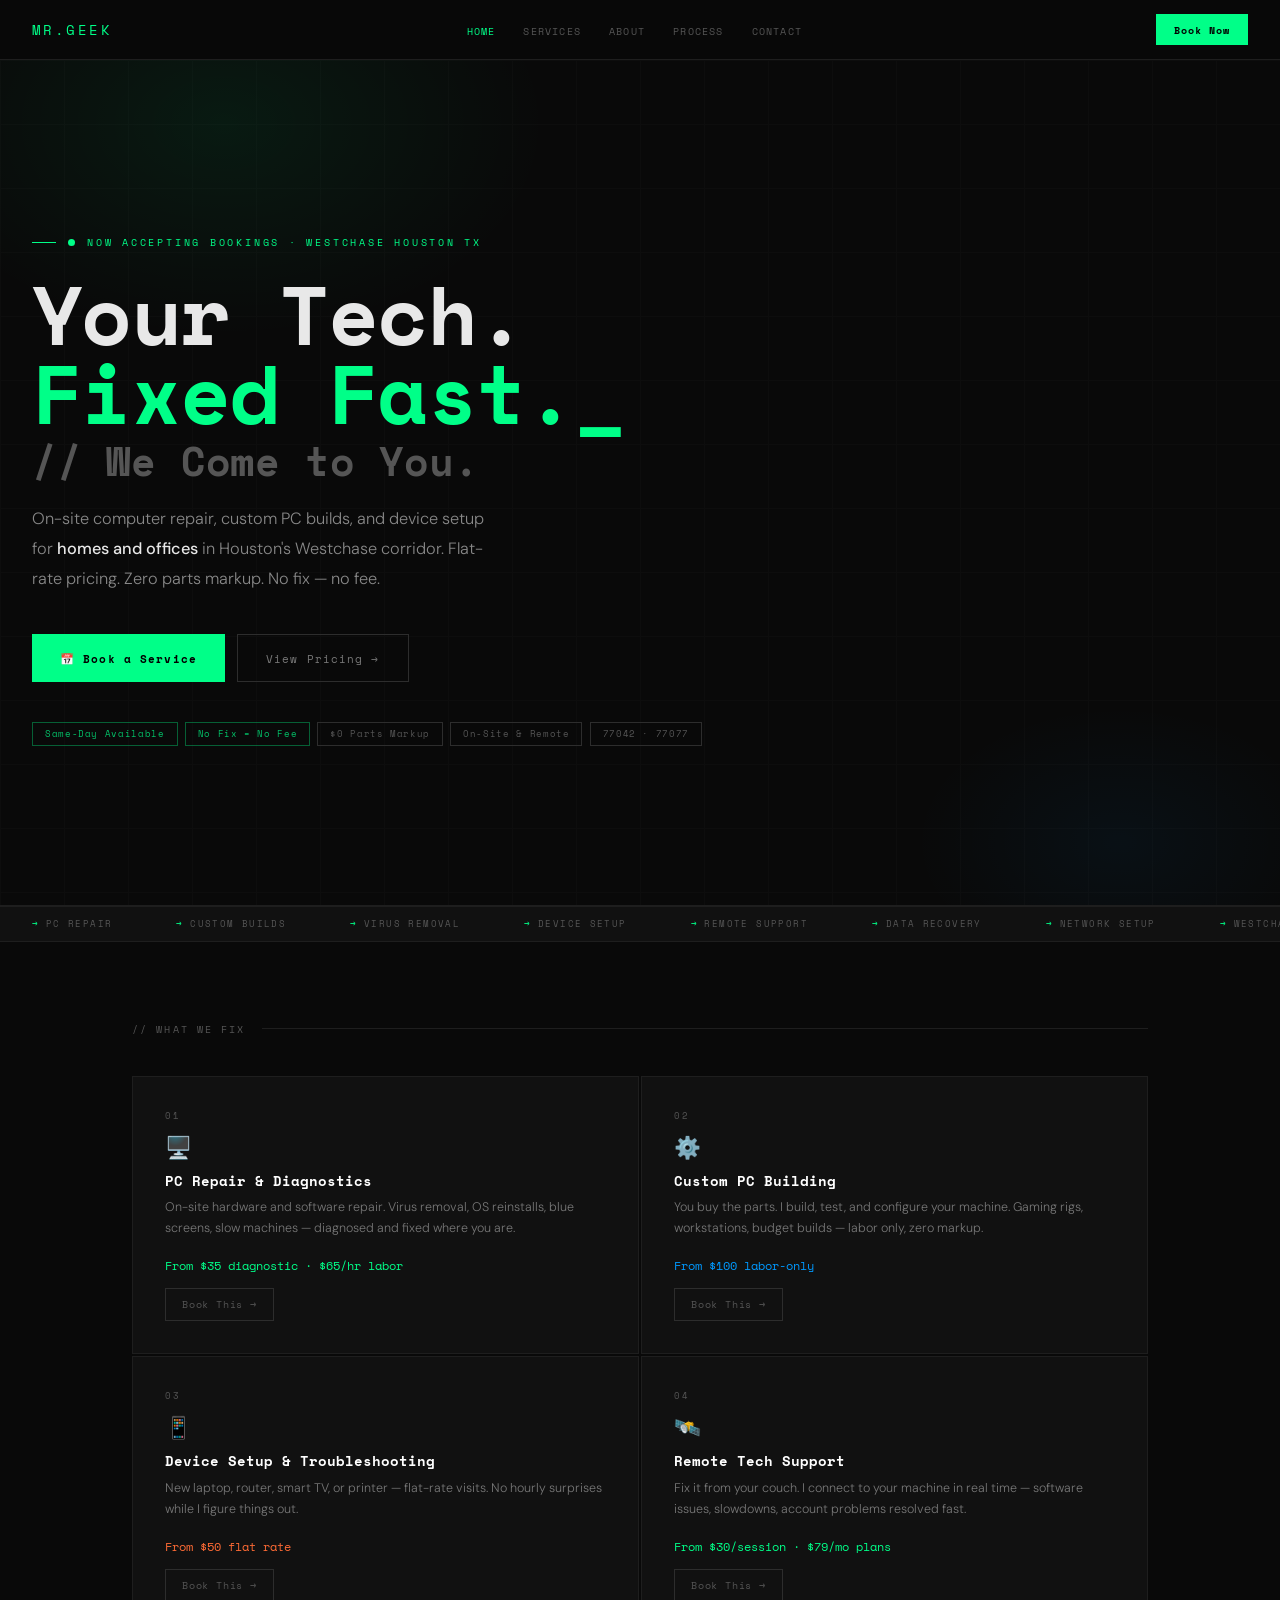
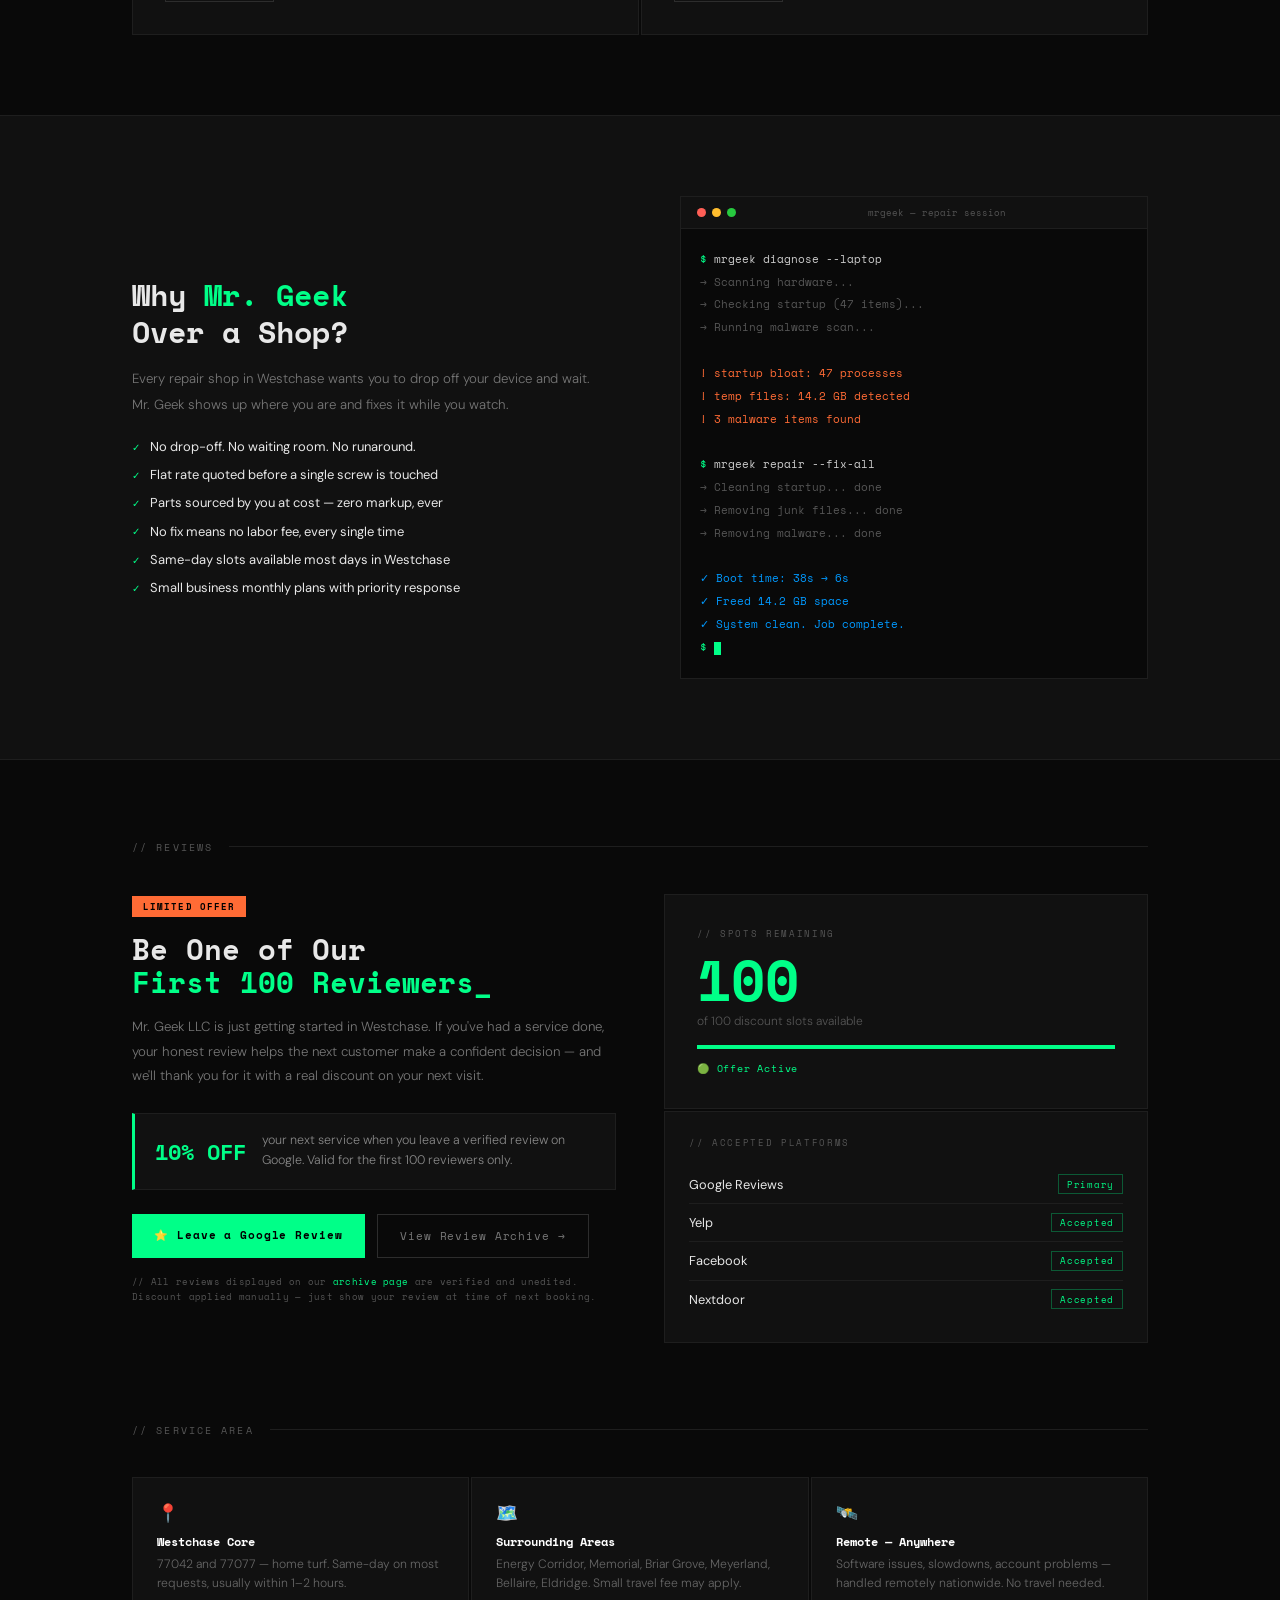
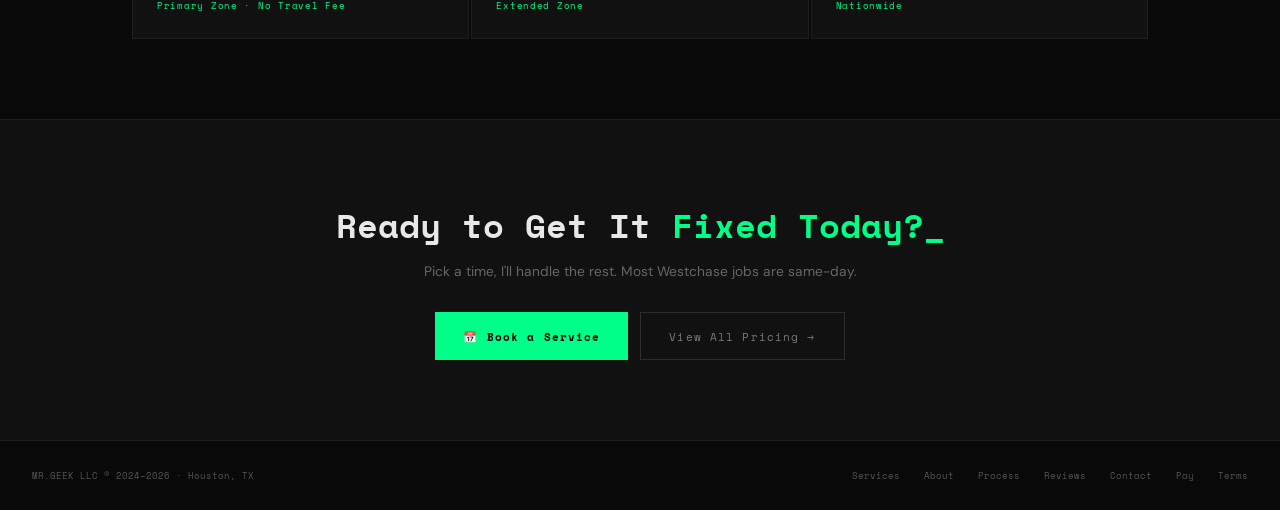
==== index.html @ 9f474035 "Update index.html" ====
<!DOCTYPE html>
<html lang="en">
<head>
  <link rel="apple-touch-icon" sizes="180x180" href="/apple-touch-icon.png">
<link rel="icon" type="image/png" sizes="32x32" href="/favicon-32x32.png">
<link rel="icon" type="image/png" sizes="16x16" href="/favicon-16x16.png">
<link rel="manifest" href="/site.webmanifest">
  <meta charset="UTF-8"/>
  <meta name="viewport" content="width=device-width, initial-scale=1.0"/>
  <title>Mr. Geek LLC — On-Site Computer Repair | Houston Westchase TX</title>
  <meta name="description" content="Mobile computer repair, custom PC builds, and tech support serving Houston's Westchase (77042/77077). Flat rates. No fix, no fee. Same-day available."/>
  <meta property="og:title" content="Mr. Geek LLC — On-Site Tech Services | Houston Westchase"/>
  <meta property="og:description" content="Flat-rate computer repair and tech support that comes to you. Serving Westchase Houston. No fix, no fee."/>
  <meta property="og:type" content="website"/>
  <link rel="canonical" href="https://mrgeekllc.github.io/mrgeekllc/"/>
  <link rel="icon" href="data:image/svg+xml,<svg xmlns='http://www.w3.org/2000/svg' viewBox='0 0 100 100'><rect width='100' height='100' fill='%230a0a0a'/><text y='.9em' font-size='80' x='10'>🖥</text></svg>"/>
  <link rel="preconnect" href="https://fonts.googleapis.com"/>
  <link href="https://fonts.googleapis.com/css2?family=Space+Mono:wght@400;700&family=DM+Sans:wght@300;400;500;600&display=swap" rel="stylesheet"/>
  <script type="application/ld+json">{"@context":"https://schema.org","@type":"LocalBusiness","name":"Mr. Geek LLC","description":"Mobile computer repair, custom PC builds, and tech support in Houston Westchase.","url":"https://mrgeekllc.github.io/mrgeekllc/","areaServed":["77042","77077","Westchase","Houston"],"priceRange":"$$","openingHours":["Mo-Fr 09:00-20:00","Sa 10:00-18:00"]}</script>
  <style>
    :root{--bg:#090909;--sf:#111;--sf2:#181818;--bd:#1e1e1e;--bd2:#2d2d2d;--ac:#00ff88;--ac2:#0099ff;--ac3:#ff6b35;--tx:#e8e8e8;--mu:#555;--mo:'Space Mono',monospace;--sa:'DM Sans',sans-serif;--nh:60px;}
    *{margin:0;padding:0;box-sizing:border-box;}html{scroll-behavior:smooth;}
    body{background:var(--bg);color:var(--tx);font-family:var(--sa);overflow-x:hidden;}a{text-decoration:none;color:inherit;}
    /* NAV */
    nav{position:fixed;top:0;width:100%;z-index:500;height:var(--nh);background:rgba(9,9,9,.95);backdrop-filter:blur(16px);border-bottom:1px solid var(--bd);display:flex;align-items:center;justify-content:space-between;padding:0 2rem;gap:1rem;}
    .logo{font-family:var(--mo);font-size:.85rem;color:var(--ac);letter-spacing:.18em;}
    .nl{display:flex;gap:1.75rem;list-style:none;}
    .nl a{font-family:var(--mo);font-size:.63rem;color:var(--mu);letter-spacing:.12em;text-transform:uppercase;transition:color .2s;}
    .nl a:hover,.nl a.on{color:var(--ac);}
    .nr{display:flex;align-items:center;gap:.75rem;}
    .nb{font-family:var(--mo);font-size:.65rem;background:var(--ac);color:#000;padding:.45rem 1.1rem;font-weight:700;letter-spacing:.1em;cursor:pointer;border:none;transition:opacity .2s;}
    .nb:hover{opacity:.85;}
    .hbg{display:none;flex-direction:column;gap:5px;cursor:pointer;background:none;border:none;padding:.3rem;}
    .hbg span{display:block;width:22px;height:2px;background:var(--mu);transition:all .3s;}
    .hbg.open span:first-child{transform:translateY(7px) rotate(45deg);}
    .hbg.open span:nth-child(2){opacity:0;}
    .hbg.open span:last-child{transform:translateY(-7px) rotate(-45deg);}
    .mm{display:none;position:fixed;top:var(--nh);left:0;right:0;background:rgba(9,9,9,.98);border-bottom:1px solid var(--bd);z-index:499;padding:1.5rem 2rem 2rem;flex-direction:column;gap:.75rem;}
    .mm.open{display:flex;}
    .mm a{font-family:var(--mo);font-size:.72rem;color:var(--mu);letter-spacing:.12em;text-transform:uppercase;padding:.75rem 0;border-bottom:1px solid var(--bd);transition:color .2s;}
    .mm a:hover{color:var(--ac);}
    .mm .mb{width:100%;margin-top:.75rem;font-family:var(--mo);font-size:.75rem;background:var(--ac);color:#000;padding:.9rem;font-weight:700;letter-spacing:.1em;cursor:pointer;border:none;}
    /* HERO */
    .hero{margin-top:var(--nh);min-height:94vh;display:flex;align-items:center;padding:5rem 2rem 4rem;position:relative;overflow:hidden;border-bottom:1px solid var(--bd);}
    .hg{position:absolute;inset:0;background-image:linear-gradient(var(--bd) 1px,transparent 1px),linear-gradient(90deg,var(--bd) 1px,transparent 1px);background-size:64px 64px;opacity:.22;}
    .hgl{position:absolute;top:-20%;left:-10%;width:55%;height:55%;background:radial-gradient(ellipse,rgba(0,255,136,.07),transparent 65%);pointer-events:none;}
    .hgl2{position:absolute;bottom:-10%;right:-5%;width:35%;height:35%;background:radial-gradient(ellipse,rgba(0,153,255,.05),transparent 65%);pointer-events:none;}
    .hi{max-width:900px;width:100%;position:relative;z-index:1;}
    .ey{font-family:var(--mo);font-size:.62rem;color:var(--ac);letter-spacing:.28em;text-transform:uppercase;margin-bottom:1.5rem;display:flex;align-items:center;gap:.75rem;}
    .ey::before{content:'';width:1.5rem;height:1px;background:var(--ac);}
    .dot-live{display:inline-block;width:7px;height:7px;border-radius:50%;background:var(--ac);animation:pulse 2s ease-in-out infinite;}
    @keyframes pulse{0%,100%{opacity:1}50%{opacity:.4}}
    h1{font-family:var(--mo);font-size:clamp(2.5rem,6.5vw,5.2rem);font-weight:700;line-height:.95;letter-spacing:-.02em;margin-bottom:1.5rem;}
    .hl{color:var(--ac);}
    .dim{color:var(--mu);font-size:.48em;display:block;margin-top:.6rem;letter-spacing:.02em;}
    .hs{font-size:1.02rem;color:#888;max-width:460px;line-height:1.85;margin-bottom:2.5rem;font-weight:300;}
    .hs strong{color:var(--tx);font-weight:500;}
    .ha{display:flex;gap:.75rem;flex-wrap:wrap;margin-bottom:2.5rem;}
    .bp{font-family:var(--mo);font-size:.7rem;background:var(--ac);color:#000;padding:.9rem 1.75rem;font-weight:700;letter-spacing:.1em;cursor:pointer;border:none;transition:opacity .2s;}
    .bp:hover{opacity:.85;}
    .bg{font-family:var(--mo);font-size:.7rem;border:1px solid var(--bd2);color:#777;padding:.9rem 1.75rem;letter-spacing:.1em;transition:all .2s;}
    .bg:hover{border-color:#555;color:var(--tx);}
    .pills{display:flex;gap:.45rem;flex-wrap:wrap;}
    .p{font-family:var(--mo);font-size:.57rem;padding:.28rem .75rem;border:1px solid var(--bd2);color:var(--mu);letter-spacing:.07em;}
    .p.lit{border-color:rgba(0,255,136,.35);color:rgba(0,255,136,.75);}
    /* TICKER */
    .tk{border-top:1px solid var(--bd);border-bottom:1px solid var(--bd);background:var(--sf);padding:.65rem 0;overflow:hidden;}
    .tkt{display:flex;white-space:nowrap;animation:mq 24s linear infinite;}
    .tkt:hover{animation-play-state:paused;}
    .ti{font-family:var(--mo);font-size:.58rem;color:var(--mu);letter-spacing:.15em;text-transform:uppercase;padding:0 2rem;flex-shrink:0;}
    .ti span{color:var(--ac);margin-right:.4rem;}
    @keyframes mq{from{transform:translateX(0)}to{transform:translateX(-50%)}}
    /* SECTION */
    .sec{max-width:1080px;margin:0 auto;padding:5rem 2rem;}
    .sl{font-family:var(--mo);font-size:.6rem;color:var(--mu);letter-spacing:.22em;text-transform:uppercase;margin-bottom:2.5rem;display:flex;align-items:center;gap:1rem;}
    .sl::after{content:'';flex:1;height:1px;background:var(--bd);}
    /* SERVICE CARDS */
    .sg{display:grid;grid-template-columns:repeat(2,1fr);gap:2px;}
    .sc{background:var(--sf);border:1px solid var(--bd);padding:2rem;position:relative;overflow:hidden;transition:border-color .25s;}
    .sc::after{content:'';position:absolute;bottom:0;left:0;right:0;height:2px;background:var(--ac);transform:scaleX(0);transform-origin:left;transition:transform .3s;}
    .sc:nth-child(2)::after{background:var(--ac2);}
    .sc:nth-child(3)::after{background:var(--ac3);}
    .sc:hover{border-color:var(--bd2);}
    .sc:hover::after{transform:scaleX(1);}
    .sn{font-family:var(--mo);font-size:.57rem;color:var(--mu);letter-spacing:.2em;margin-bottom:.75rem;}
    .sico{font-size:1.35rem;margin-bottom:.55rem;}
    .st{font-family:var(--mo);font-size:.85rem;font-weight:700;color:#fff;margin-bottom:.4rem;}
    .sd{font-size:.78rem;color:#777;line-height:1.7;font-weight:300;margin-bottom:1.1rem;}
    .spr{font-family:var(--mo);font-size:.75rem;color:var(--ac);margin-bottom:.9rem;}
    .sc:nth-child(2) .spr{color:var(--ac2);}
    .sc:nth-child(3) .spr{color:var(--ac3);}
    .sbk{font-family:var(--mo);font-size:.63rem;border:1px solid var(--bd2);color:var(--mu);padding:.5rem 1rem;cursor:pointer;background:none;letter-spacing:.08em;transition:all .2s;}
    .sbk:hover{border-color:var(--ac);color:var(--ac);background:rgba(0,255,136,.04);}
    /* WHY */
    .wy{background:var(--sf);border-top:1px solid var(--bd);border-bottom:1px solid var(--bd);}
    .wi{max-width:1080px;margin:0 auto;padding:5rem 2rem;display:grid;grid-template-columns:1fr 1fr;gap:5rem;align-items:center;}
    .wh2{font-family:var(--mo);font-size:clamp(1.3rem,2.8vw,1.9rem);margin-bottom:1rem;line-height:1.2;}
    .wh2 span{color:var(--ac);}
    .wp{font-size:.83rem;color:#777;line-height:1.9;margin-bottom:1.25rem;font-weight:300;}
    .cl{list-style:none;display:flex;flex-direction:column;gap:.55rem;}
    .cl li{font-size:.81rem;color:var(--tx);display:flex;gap:.65rem;align-items:flex-start;line-height:1.5;}
    .cl li::before{content:'✓';color:var(--ac);font-family:var(--mo);font-size:.65rem;flex-shrink:0;margin-top:.18rem;}
    .term{background:var(--bg);border:1px solid var(--bd);}
    .tb{background:var(--sf);border-bottom:1px solid var(--bd);padding:.55rem 1rem;display:flex;align-items:center;gap:.38rem;}
    .dd{width:9px;height:9px;border-radius:50%;}
    .dr{background:#ff5f56;}.dy{background:#ffbd2e;}.dg{background:#27c93f;}
    .tt{font-family:var(--mo);font-size:.58rem;color:var(--mu);margin:0 auto;}
    .tbody{padding:1.2rem;font-family:var(--mo);font-size:.68rem;line-height:2.1;}
    .tp{color:var(--ac);}.tc{color:#ccc;}.to{color:var(--mu);}.tv{color:var(--ac2);}.tw{color:var(--ac3);}
    .cur{display:inline-block;width:7px;height:13px;background:var(--ac);animation:bl 1s step-end infinite;vertical-align:text-bottom;}
    @keyframes bl{0%,100%{opacity:1}50%{opacity:0}}
    /* REVIEWS */
    .rv-wrap{display:grid;grid-template-columns:1fr 1fr;gap:3rem;align-items:start;}
    .rv-badge{font-family:var(--mo);font-size:.55rem;background:var(--ac3);color:#000;padding:.25rem .7rem;letter-spacing:.12em;font-weight:700;display:inline-block;margin-bottom:1rem;}
    .rv-h{font-family:var(--mo);font-size:clamp(1.2rem,2.5vw,1.8rem);font-weight:700;line-height:1.15;margin-bottom:1rem;}
    .rv-h span{color:var(--ac);}
    .rv-p{font-size:.83rem;color:#777;line-height:1.85;font-weight:300;margin-bottom:1.5rem;}
    .rv-offer{background:var(--sf);border:1px solid var(--bd);border-left:3px solid var(--ac);padding:1.1rem 1.25rem;margin-bottom:1.5rem;display:flex;align-items:center;gap:1rem;}
    .rv-offer-val{font-family:var(--mo);font-size:1.4rem;font-weight:700;color:var(--ac);flex-shrink:0;}
    .rv-offer-desc{font-size:.78rem;color:#888;line-height:1.6;font-weight:300;}
    .rv-actions{display:flex;gap:.75rem;flex-wrap:wrap;margin-bottom:1rem;}
    .rv-btn-primary{font-family:var(--mo);font-size:.68rem;background:var(--ac);color:#000;padding:.8rem 1.4rem;font-weight:700;letter-spacing:.08em;display:inline-block;cursor:pointer;transition:opacity .2s;}
    .rv-btn-primary:hover{opacity:.85;}
    .rv-btn-ghost{font-family:var(--mo);font-size:.68rem;border:1px solid var(--bd2);color:#777;padding:.8rem 1.4rem;letter-spacing:.08em;display:inline-block;transition:all .2s;}
    .rv-btn-ghost:hover{border-color:#555;color:var(--tx);}
    .rv-note{font-family:var(--mo);font-size:.58rem;color:var(--mu);line-height:1.7;letter-spacing:.03em;}
    .rv-note a{color:var(--ac);}
    .rv-counter-wrap{display:flex;flex-direction:column;gap:2px;}
    .rv-counter{background:var(--sf);border:1px solid var(--bd);padding:2rem;}
    .rv-c-label{font-family:var(--mo);font-size:.58rem;color:var(--mu);letter-spacing:.18em;text-transform:uppercase;margin-bottom:.75rem;}
    .rv-c-num{font-family:var(--mo);font-size:3.5rem;font-weight:700;color:var(--ac);line-height:1;margin-bottom:.35rem;}
    .rv-c-sub{font-size:.75rem;color:var(--mu);font-weight:300;margin-bottom:1rem;}
    .rv-c-bar{height:4px;background:var(--bd2);margin-bottom:.75rem;}
    .rv-c-fill{height:100%;background:var(--ac);transition:width .5s;}
    .rv-c-status{font-family:var(--mo);font-size:.62rem;color:var(--ac);letter-spacing:.08em;}
    .rv-platforms{background:var(--sf);border:1px solid var(--bd);padding:1.5rem;}
    .rv-plat-label{font-family:var(--mo);font-size:.58rem;color:var(--mu);letter-spacing:.18em;text-transform:uppercase;margin-bottom:1rem;}
    .rv-plat-row{display:flex;justify-content:space-between;align-items:center;padding:.55rem 0;border-bottom:1px solid var(--bd);}
    .rv-plat-row:last-child{border-bottom:none;}
    .rv-plat{font-size:.8rem;color:var(--tx);}
    .rv-plat-tag{font-family:var(--mo);font-size:.55rem;color:var(--ac);border:1px solid rgba(0,255,136,.3);padding:.15rem .5rem;letter-spacing:.08em;}
    /* AREA */
    .ag{display:grid;grid-template-columns:repeat(3,1fr);gap:2px;}
    .ac2{background:var(--sf);border:1px solid var(--bd);padding:1.5rem;}
    .ai{font-size:1.1rem;margin-bottom:.55rem;}
    .at{font-family:var(--mo);font-size:.73rem;font-weight:700;color:#fff;margin-bottom:.3rem;}
    .ad{font-size:.76rem;color:#666;line-height:1.6;font-weight:300;}
    .atg{margin-top:.55rem;font-family:var(--mo);font-size:.57rem;color:var(--ac);letter-spacing:.08em;}
    /* CTA */
    .ctas{background:var(--sf);border-top:1px solid var(--bd);padding:5rem 2rem;text-align:center;}
    .ctas h2{font-family:var(--mo);font-size:clamp(1.4rem,3vw,2.1rem);margin-bottom:.75rem;}
    .ctas h2 span{color:var(--ac);}
    .ctas p{font-size:.86rem;color:#666;margin-bottom:2rem;}
    .cb{display:flex;gap:.75rem;justify-content:center;flex-wrap:wrap;}
    /* FOOTER */
    footer{border-top:1px solid var(--bd);padding:1.75rem 2rem;display:flex;justify-content:space-between;align-items:center;flex-wrap:wrap;gap:.75rem;font-family:var(--mo);font-size:.58rem;color:var(--mu);}
    .fl{display:flex;gap:1.5rem;flex-wrap:wrap;}
    .fl a{color:var(--mu);transition:color .2s;}
    .fl a:hover{color:var(--tx);}
    /* MOBILE STICKY */
    .mstk{display:none;position:fixed;bottom:0;left:0;right:0;z-index:400;background:rgba(9,9,9,.97);border-top:1px solid var(--bd);padding:.9rem 1.5rem;}
    .mstk button{width:100%;font-family:var(--mo);font-size:.73rem;background:var(--ac);color:#000;padding:.85rem;font-weight:700;letter-spacing:.1em;cursor:pointer;border:none;}
    /* RESPONSIVE */
    @media(max-width:900px){
      .nl{display:none;}.hbg{display:flex;}
      .sg{grid-template-columns:1fr;}
      .wi{grid-template-columns:1fr;gap:3rem;}
      .rv-wrap{grid-template-columns:1fr;}
      .ag{grid-template-columns:1fr 1fr;}
      .mstk{display:block;}
      body{padding-bottom:68px;}
    }
    @media(max-width:540px){
      .ag{grid-template-columns:1fr;}
      h1{font-size:2.3rem;}
    }
  </style>
</head>
<body>
<nav>
  <a class="logo" href="index.html">MR.GEEK</a>
  <ul class="nl">
    <li><a href="index.html" class="on">Home</a></li>
    <li><a href="services.html">Services</a></li>
    <li><a href="about.html">About</a></li>
    <li><a href="process.html">Process</a></li>
    <li><a href="contact.html">Contact</a></li>
  </ul>
  <div class="nr">
    <button class="nb" data-cal-link="mrgeekllc" data-cal-origin="https://cal.com">Book Now</button>
    <button class="hbg" id="ham"><span></span><span></span><span></span></button>
  </div>
</nav>
<div class="mm" id="mmenu">
  <a href="index.html">Home</a><a href="services.html">Services</a>
  <a href="about.html">About</a><a href="process.html">How It Works</a>
  <a href="contact.html">Contact</a><a href="pay.html">Pay Invoice</a>
  <button class="mb" data-cal-link="mrgeekllc" data-cal-origin="https://cal.com">📅 Book a Service</button>
</div>

<section class="hero">
  <div class="hg"></div><div class="hgl"></div><div class="hgl2"></div>
  <div class="hi">
    <p class="ey"><span class="dot-live"></span>Now accepting bookings · Westchase Houston TX</p>
    <h1>Your Tech.<br><span class="hl">Fixed Fast._</span><span class="dim">// We Come to You.</span></h1>
    <p class="hs">On-site computer repair, custom PC builds, and device setup for <strong>homes and offices</strong> in Houston's Westchase corridor. Flat-rate pricing. Zero parts markup. No fix — no fee.</p>
    <div class="ha">
      <button class="bp" data-cal-link="mrgeekllc" data-cal-origin="https://cal.com">📅 Book a Service</button>
      <a class="bg" href="services.html">View Pricing →</a>
    </div>
    <div class="pills">
      <span class="p lit">Same-Day Available</span>
      <span class="p lit">No Fix = No Fee</span>
      <span class="p">$0 Parts Markup</span>
      <span class="p">On-Site & Remote</span>
      <span class="p">77042 · 77077</span>
    </div>
  </div>
</section>

<div class="tk" aria-hidden="true">
  <div class="tkt">
    <span class="ti"><span>→</span>PC Repair</span><span class="ti"><span>→</span>Custom Builds</span>
    <span class="ti"><span>→</span>Virus Removal</span><span class="ti"><span>→</span>Device Setup</span>
    <span class="ti"><span>→</span>Remote Support</span><span class="ti"><span>→</span>Data Recovery</span>
    <span class="ti"><span>→</span>Network Setup</span><span class="ti"><span>→</span>Westchase Houston</span>
    <span class="ti"><span>→</span>Flat-Rate Pricing</span><span class="ti"><span>→</span>No Fix No Fee</span>
    <span class="ti"><span>→</span>PC Repair</span><span class="ti"><span>→</span>Custom Builds</span>
    <span class="ti"><span>→</span>Virus Removal</span><span class="ti"><span>→</span>Device Setup</span>
    <span class="ti"><span>→</span>Remote Support</span><span class="ti"><span>→</span>Data Recovery</span>
    <span class="ti"><span>→</span>Network Setup</span><span class="ti"><span>→</span>Westchase Houston</span>
    <span class="ti"><span>→</span>Flat-Rate Pricing</span><span class="ti"><span>→</span>No Fix No Fee</span>
  </div>
</div>

<section class="sec">
  <div class="sl">// What We Fix</div>
  <div class="sg">
    <div class="sc"><p class="sn">01</p><div class="sico">🖥️</div><h3 class="st">PC Repair & Diagnostics</h3><p class="sd">On-site hardware and software repair. Virus removal, OS reinstalls, blue screens, slow machines — diagnosed and fixed where you are.</p><p class="spr">From $35 diagnostic · $65/hr labor</p><button class="sbk" data-cal-link="mrgeekllc" data-cal-origin="https://cal.com">Book This →</button></div>
    <div class="sc"><p class="sn">02</p><div class="sico">⚙️</div><h3 class="st">Custom PC Building</h3><p class="sd">You buy the parts. I build, test, and configure your machine. Gaming rigs, workstations, budget builds — labor only, zero markup.</p><p class="spr">From $100 labor-only</p><button class="sbk" data-cal-link="mrgeekllc" data-cal-origin="https://cal.com">Book This →</button></div>
    <div class="sc"><p class="sn">03</p><div class="sico">📱</div><h3 class="st">Device Setup & Troubleshooting</h3><p class="sd">New laptop, router, smart TV, or printer — flat-rate visits. No hourly surprises while I figure things out.</p><p class="spr">From $50 flat rate</p><button class="sbk" data-cal-link="mrgeekllc" data-cal-origin="https://cal.com">Book This →</button></div>
    <div class="sc"><p class="sn">04</p><div class="sico">🛰️</div><h3 class="st">Remote Tech Support</h3><p class="sd">Fix it from your couch. I connect to your machine in real time — software issues, slowdowns, account problems resolved fast.</p><p class="spr">From $30/session · $79/mo plans</p><button class="sbk" data-cal-link="mrgeekllc" data-cal-origin="https://cal.com">Book This →</button></div>
  </div>
</section>

<div class="wy">
  <div class="wi">
    <div>
      <h2 class="wh2">Why <span>Mr. Geek</span><br>Over a Shop?</h2>
      <p class="wp">Every repair shop in Westchase wants you to drop off your device and wait. Mr. Geek shows up where you are and fixes it while you watch.</p>
      <ul class="cl">
        <li>No drop-off. No waiting room. No runaround.</li>
        <li>Flat rate quoted before a single screw is touched</li>
        <li>Parts sourced by you at cost — zero markup, ever</li>
        <li>No fix means no labor fee, every single time</li>
        <li>Same-day slots available most days in Westchase</li>
        <li>Small business monthly plans with priority response</li>
      </ul>
    </div>
    <div class="term">
      <div class="tb"><div class="dd dr"></div><div class="dd dy"></div><div class="dd dg"></div><span class="tt">mrgeek — repair session</span></div>
      <div class="tbody">
        <div><span class="tp">$ </span><span class="tc">mrgeek diagnose --laptop</span></div>
        <div class="to">→ Scanning hardware...</div>
        <div class="to">→ Checking startup (47 items)...</div>
        <div class="to">→ Running malware scan...</div>
        <div>&nbsp;</div>
        <div><span class="tw">! startup bloat: 47 processes</span></div>
        <div><span class="tw">! temp files: 14.2 GB detected</span></div>
        <div><span class="tw">! 3 malware items found</span></div>
        <div>&nbsp;</div>
        <div><span class="tp">$ </span><span class="tc">mrgeek repair --fix-all</span></div>
        <div class="to">→ Cleaning startup... done</div>
        <div class="to">→ Removing junk files... done</div>
        <div class="to">→ Removing malware... done</div>
        <div>&nbsp;</div>
        <div><span class="tv">✓ Boot time: 38s → 6s</span></div>
        <div><span class="tv">✓ Freed 14.2 GB space</span></div>
        <div><span class="tv">✓ System clean. Job complete.</span></div>
        <div><span class="tp">$ </span><span class="cur"></span></div>
      </div>
    </div>
  </div>
</div>

<section class="sec">
  <div class="sl">// Reviews</div>
  <div class="rv-wrap">
    <div class="rv-left">
      <div class="rv-badge">LIMITED OFFER</div>
      <h2 class="rv-h">Be One of Our<br><span>First 100 Reviewers_</span></h2>
      <p class="rv-p">Mr. Geek LLC is just getting started in Westchase. If you've had a service done, your honest review helps the next customer make a confident decision — and we'll thank you for it with a real discount on your next visit.</p>
      <div class="rv-offer">
        <div class="rv-offer-val">10% OFF</div>
        <div class="rv-offer-desc">your next service when you leave a verified review on Google. Valid for the first 100 reviewers only.</div>
      </div>
      <div class="rv-actions">
        <a class="rv-btn-primary" href="https://g.page/r/YOUR_GOOGLE_REVIEW_LINK/review" target="_blank" rel="noopener">⭐ Leave a Google Review</a>
        <a class="rv-btn-ghost" href="reviews.html">View Review Archive →</a>
      </div>
      <p class="rv-note">// All reviews displayed on our <a href="reviews.html">archive page</a> are verified and unedited. Discount applied manually — just show your review at time of next booking.</p>
    </div>
    <div class="rv-counter-wrap">
      <div class="rv-counter">
        <div class="rv-c-label">// Spots Remaining</div>
        <div class="rv-c-num">100</div>
        <div class="rv-c-sub">of 100 discount slots available</div>
        <div class="rv-c-bar"><div class="rv-c-fill" style="width:100%"></div></div>
        <div class="rv-c-status">🟢 Offer Active</div>
      </div>
      <div class="rv-platforms">
        <div class="rv-plat-label">// Accepted Platforms</div>
        <div class="rv-plat-row"><span class="rv-plat">Google Reviews</span><span class="rv-plat-tag">Primary</span></div>
        <div class="rv-plat-row"><span class="rv-plat">Yelp</span><span class="rv-plat-tag">Accepted</span></div>
        <div class="rv-plat-row"><span class="rv-plat">Facebook</span><span class="rv-plat-tag">Accepted</span></div>
        <div class="rv-plat-row"><span class="rv-plat">Nextdoor</span><span class="rv-plat-tag">Accepted</span></div>
      </div>
    </div>
  </div>
</section>

<section class="sec" style="padding-top:0">
  <div class="sl">// Service Area</div>
  <div class="ag">
    <div class="ac2"><div class="ai">📍</div><h3 class="at">Westchase Core</h3><p class="ad">77042 and 77077 — home turf. Same-day on most requests, usually within 1–2 hours.</p><span class="atg">Primary Zone · No Travel Fee</span></div>
    <div class="ac2"><div class="ai">🗺️</div><h3 class="at">Surrounding Areas</h3><p class="ad">Energy Corridor, Memorial, Briar Grove, Meyerland, Bellaire, Eldridge. Small travel fee may apply.</p><span class="atg">Extended Zone</span></div>
    <div class="ac2"><div class="ai">🛰️</div><h3 class="at">Remote — Anywhere</h3><p class="ad">Software issues, slowdowns, account problems — handled remotely nationwide. No travel needed.</p><span class="atg">Nationwide</span></div>
  </div>
</section>

<div class="ctas">
  <h2>Ready to Get It<span> Fixed Today?_</span></h2>
  <p>Pick a time, I'll handle the rest. Most Westchase jobs are same-day.</p>
  <div class="cb">
    <button class="bp" data-cal-link="mrgeekllc" data-cal-origin="https://cal.com">📅 Book a Service</button>
    <a class="bg" href="services.html">View All Pricing →</a>
  </div>
</div>

<footer>
  <span>MR.GEEK LLC © 2024–2026 · Houston, TX</span>
  <div class="fl"><a href="services.html">Services</a><a href="about.html">About</a><a href="process.html">Process</a><a href="reviews.html">Reviews</a><a href="contact.html">Contact</a><a href="pay.html">Pay</a><a href="tos.html">Terms</a></div>
</footer>
<div class="mstk"><button data-cal-link="mrgeekllc" data-cal-origin="https://cal.com">📅 Book a Service — Same Day Available</button></div>

<script type="text/javascript">(function(C,A,L){let p=function(a,ar){a.q.push(ar)};let d=C.document;C.Cal=C.Cal||function(){let cal=C.Cal;let ar=arguments;if(!cal.loaded){cal.ns={};cal.q=cal.q||[];d.head.appendChild(d.createElement("script")).src=A;cal.loaded=true}if(ar[0]===L){const api=function(){p(api,arguments)};const namespace=ar[1];api.q=api.q||[];typeof namespace==="string"?(cal.ns[namespace]=api)&&p(api,ar):p(cal,ar);return}p(cal,ar)};})(window,"https://app.cal.com/embed/embed.js","init");Cal("init",{origin:"https://cal.com"});Cal("ui",{"theme":"dark","hideEventTypeDetails":false,"layout":"month_view"});</script>
<script>
const ham=document.getElementById('ham'),mm=document.getElementById('mmenu');
ham.addEventListener('click',()=>{ham.classList.toggle('open');mm.classList.toggle('open');});
</script>
</body>
</html>
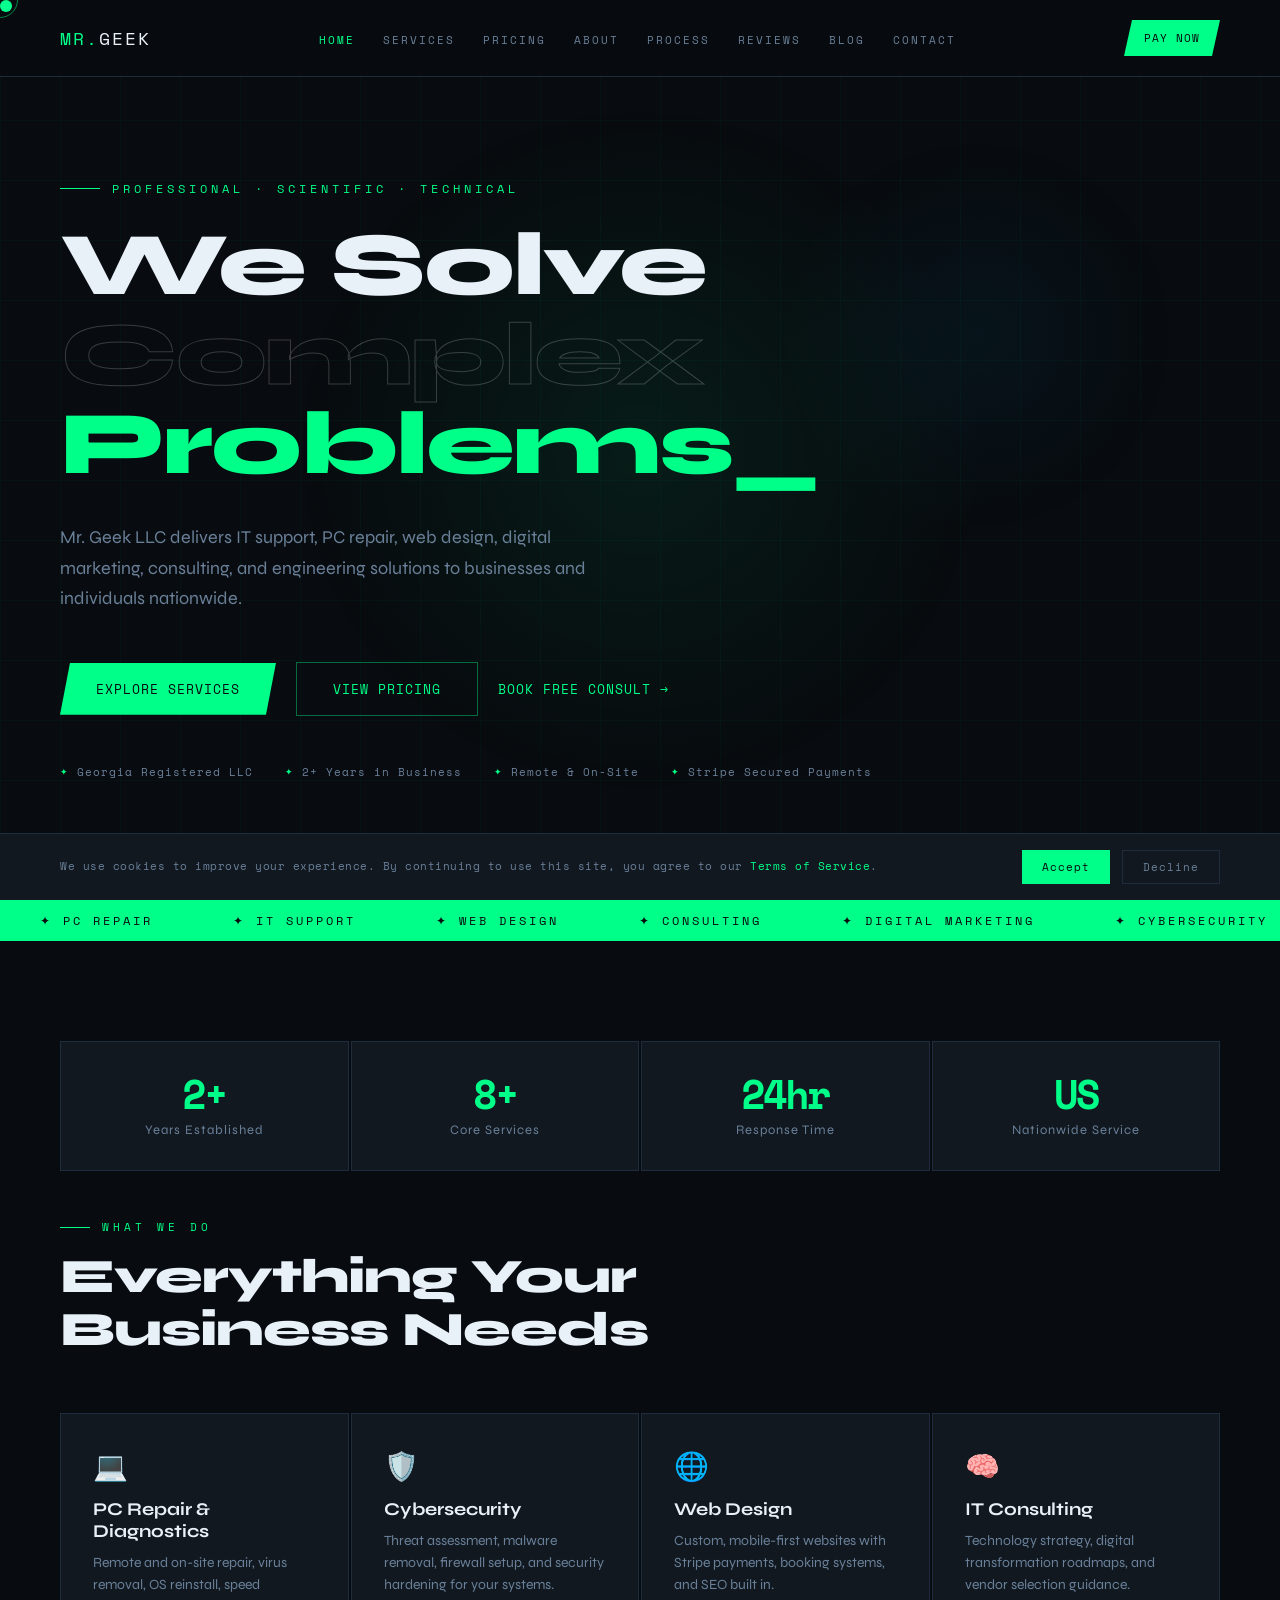
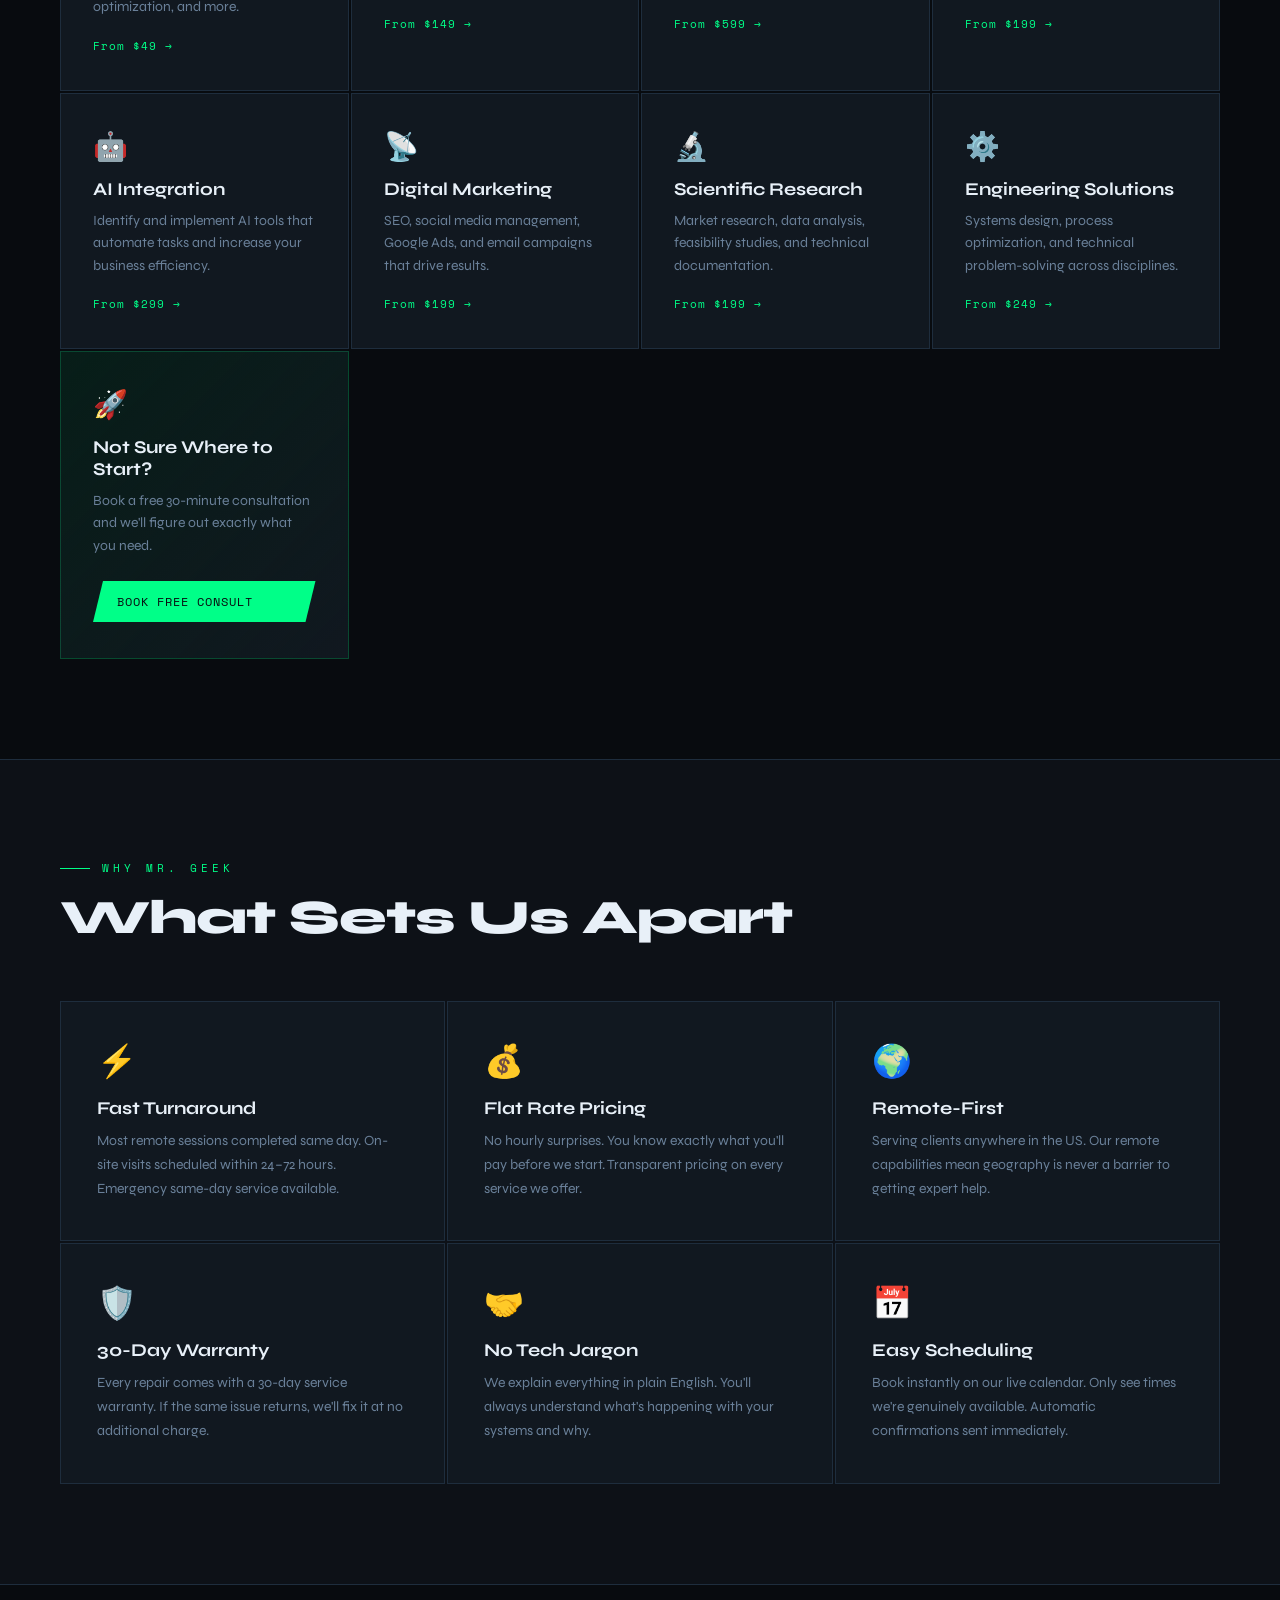
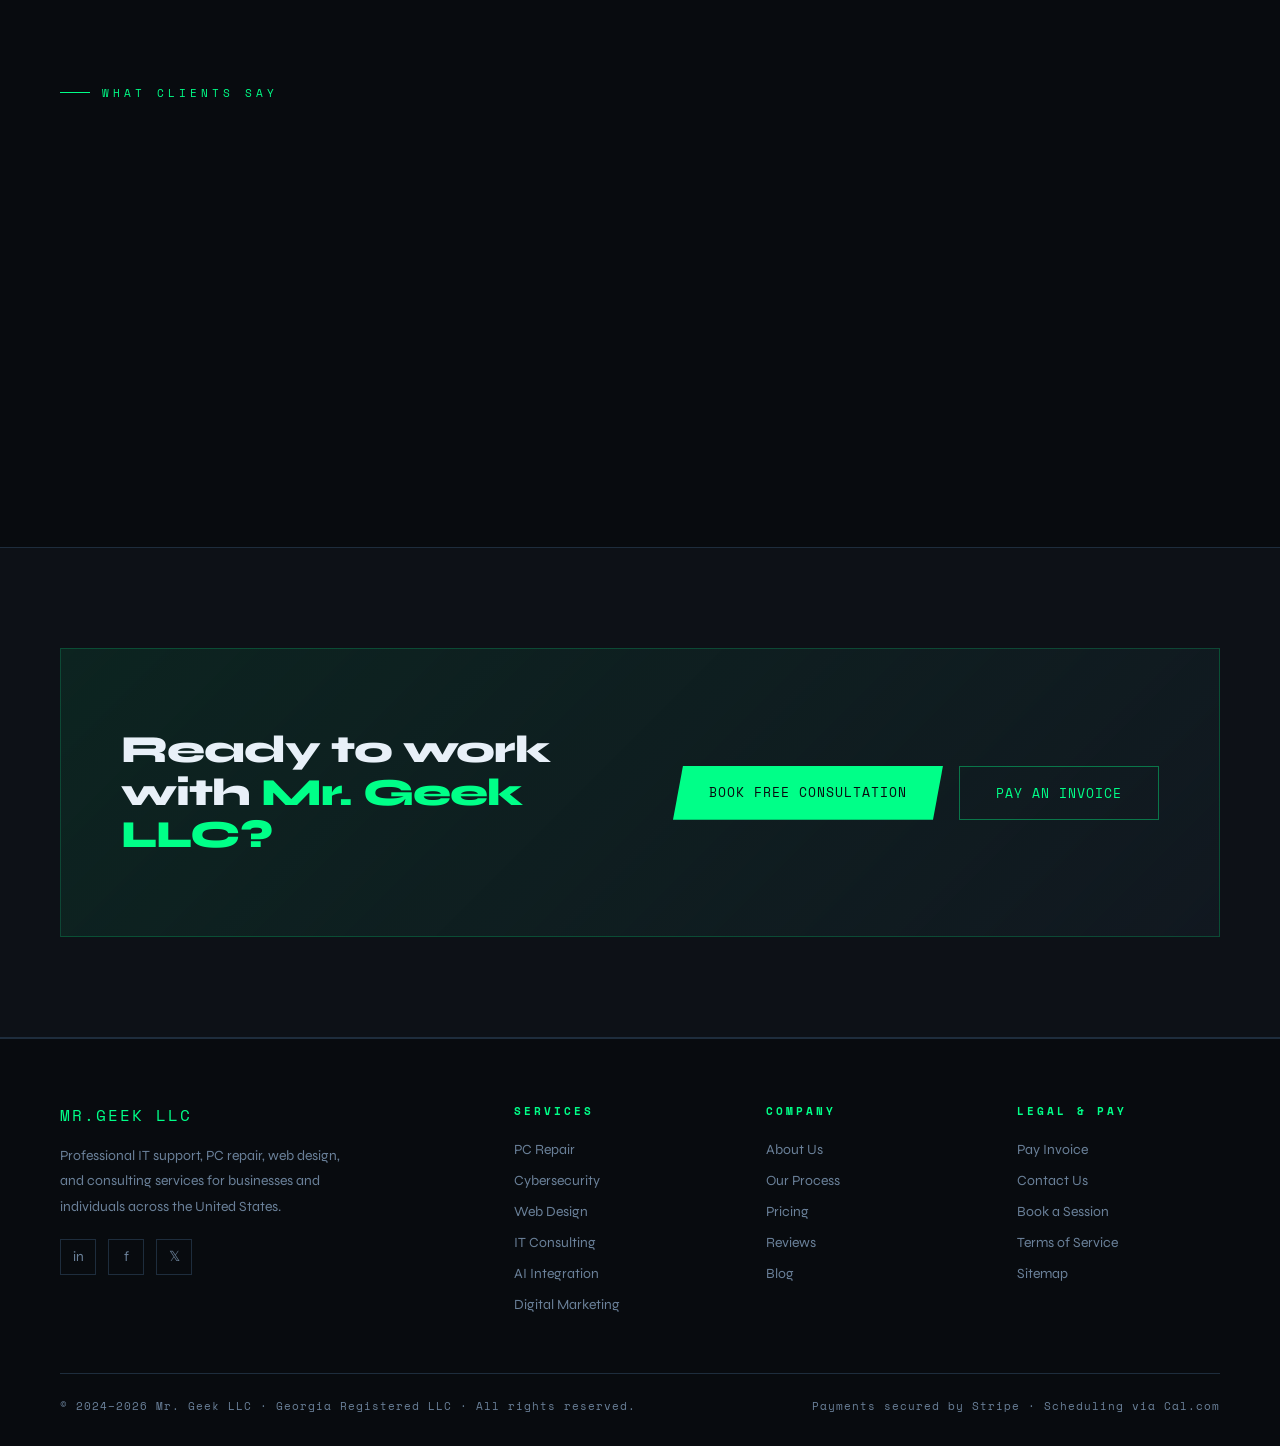
==== commit 2955405b: "Add files via upload" ====
--- a/index.html
+++ b/index.html
@@ -1,352 +1,353 @@
 <!DOCTYPE html>
 <html lang="en">
 <head>
-  <link rel="apple-touch-icon" sizes="180x180" href="/apple-touch-icon.png">
-<link rel="icon" type="image/png" sizes="32x32" href="/favicon-32x32.png">
-<link rel="icon" type="image/png" sizes="16x16" href="/favicon-16x16.png">
-<link rel="manifest" href="/site.webmanifest">
-  <meta charset="UTF-8"/>
-  <meta name="viewport" content="width=device-width, initial-scale=1.0"/>
-  <title>Mr. Geek LLC — On-Site Computer Repair | Houston Westchase TX</title>
-  <meta name="description" content="Mobile computer repair, custom PC builds, and tech support serving Houston's Westchase (77042/77077). Flat rates. No fix, no fee. Same-day available."/>
-  <meta property="og:title" content="Mr. Geek LLC — On-Site Tech Services | Houston Westchase"/>
-  <meta property="og:description" content="Flat-rate computer repair and tech support that comes to you. Serving Westchase Houston. No fix, no fee."/>
-  <meta property="og:type" content="website"/>
-  <link rel="canonical" href="https://mrgeekllc.github.io/mrgeekllc/"/>
-  <link rel="icon" href="data:image/svg+xml,<svg xmlns='http://www.w3.org/2000/svg' viewBox='0 0 100 100'><rect width='100' height='100' fill='%230a0a0a'/><text y='.9em' font-size='80' x='10'>🖥</text></svg>"/>
-  <link rel="preconnect" href="https://fonts.googleapis.com"/>
-  <link href="https://fonts.googleapis.com/css2?family=Space+Mono:wght@400;700&family=DM+Sans:wght@300;400;500;600&display=swap" rel="stylesheet"/>
-  <script type="application/ld+json">{"@context":"https://schema.org","@type":"LocalBusiness","name":"Mr. Geek LLC","description":"Mobile computer repair, custom PC builds, and tech support in Houston Westchase.","url":"https://mrgeekllc.github.io/mrgeekllc/","areaServed":["77042","77077","Westchase","Houston"],"priceRange":"$$","openingHours":["Mo-Fr 09:00-20:00","Sa 10:00-18:00"]}</script>
-  <style>
-    :root{--bg:#090909;--sf:#111;--sf2:#181818;--bd:#1e1e1e;--bd2:#2d2d2d;--ac:#00ff88;--ac2:#0099ff;--ac3:#ff6b35;--tx:#e8e8e8;--mu:#555;--mo:'Space Mono',monospace;--sa:'DM Sans',sans-serif;--nh:60px;}
-    *{margin:0;padding:0;box-sizing:border-box;}html{scroll-behavior:smooth;}
-    body{background:var(--bg);color:var(--tx);font-family:var(--sa);overflow-x:hidden;}a{text-decoration:none;color:inherit;}
-    /* NAV */
-    nav{position:fixed;top:0;width:100%;z-index:500;height:var(--nh);background:rgba(9,9,9,.95);backdrop-filter:blur(16px);border-bottom:1px solid var(--bd);display:flex;align-items:center;justify-content:space-between;padding:0 2rem;gap:1rem;}
-    .logo{font-family:var(--mo);font-size:.85rem;color:var(--ac);letter-spacing:.18em;}
-    .nl{display:flex;gap:1.75rem;list-style:none;}
-    .nl a{font-family:var(--mo);font-size:.63rem;color:var(--mu);letter-spacing:.12em;text-transform:uppercase;transition:color .2s;}
-    .nl a:hover,.nl a.on{color:var(--ac);}
-    .nr{display:flex;align-items:center;gap:.75rem;}
-    .nb{font-family:var(--mo);font-size:.65rem;background:var(--ac);color:#000;padding:.45rem 1.1rem;font-weight:700;letter-spacing:.1em;cursor:pointer;border:none;transition:opacity .2s;}
-    .nb:hover{opacity:.85;}
-    .hbg{display:none;flex-direction:column;gap:5px;cursor:pointer;background:none;border:none;padding:.3rem;}
-    .hbg span{display:block;width:22px;height:2px;background:var(--mu);transition:all .3s;}
-    .hbg.open span:first-child{transform:translateY(7px) rotate(45deg);}
-    .hbg.open span:nth-child(2){opacity:0;}
-    .hbg.open span:last-child{transform:translateY(-7px) rotate(-45deg);}
-    .mm{display:none;position:fixed;top:var(--nh);left:0;right:0;background:rgba(9,9,9,.98);border-bottom:1px solid var(--bd);z-index:499;padding:1.5rem 2rem 2rem;flex-direction:column;gap:.75rem;}
-    .mm.open{display:flex;}
-    .mm a{font-family:var(--mo);font-size:.72rem;color:var(--mu);letter-spacing:.12em;text-transform:uppercase;padding:.75rem 0;border-bottom:1px solid var(--bd);transition:color .2s;}
-    .mm a:hover{color:var(--ac);}
-    .mm .mb{width:100%;margin-top:.75rem;font-family:var(--mo);font-size:.75rem;background:var(--ac);color:#000;padding:.9rem;font-weight:700;letter-spacing:.1em;cursor:pointer;border:none;}
-    /* HERO */
-    .hero{margin-top:var(--nh);min-height:94vh;display:flex;align-items:center;padding:5rem 2rem 4rem;position:relative;overflow:hidden;border-bottom:1px solid var(--bd);}
-    .hg{position:absolute;inset:0;background-image:linear-gradient(var(--bd) 1px,transparent 1px),linear-gradient(90deg,var(--bd) 1px,transparent 1px);background-size:64px 64px;opacity:.22;}
-    .hgl{position:absolute;top:-20%;left:-10%;width:55%;height:55%;background:radial-gradient(ellipse,rgba(0,255,136,.07),transparent 65%);pointer-events:none;}
-    .hgl2{position:absolute;bottom:-10%;right:-5%;width:35%;height:35%;background:radial-gradient(ellipse,rgba(0,153,255,.05),transparent 65%);pointer-events:none;}
-    .hi{max-width:900px;width:100%;position:relative;z-index:1;}
-    .ey{font-family:var(--mo);font-size:.62rem;color:var(--ac);letter-spacing:.28em;text-transform:uppercase;margin-bottom:1.5rem;display:flex;align-items:center;gap:.75rem;}
-    .ey::before{content:'';width:1.5rem;height:1px;background:var(--ac);}
-    .dot-live{display:inline-block;width:7px;height:7px;border-radius:50%;background:var(--ac);animation:pulse 2s ease-in-out infinite;}
-    @keyframes pulse{0%,100%{opacity:1}50%{opacity:.4}}
-    h1{font-family:var(--mo);font-size:clamp(2.5rem,6.5vw,5.2rem);font-weight:700;line-height:.95;letter-spacing:-.02em;margin-bottom:1.5rem;}
-    .hl{color:var(--ac);}
-    .dim{color:var(--mu);font-size:.48em;display:block;margin-top:.6rem;letter-spacing:.02em;}
-    .hs{font-size:1.02rem;color:#888;max-width:460px;line-height:1.85;margin-bottom:2.5rem;font-weight:300;}
-    .hs strong{color:var(--tx);font-weight:500;}
-    .ha{display:flex;gap:.75rem;flex-wrap:wrap;margin-bottom:2.5rem;}
-    .bp{font-family:var(--mo);font-size:.7rem;background:var(--ac);color:#000;padding:.9rem 1.75rem;font-weight:700;letter-spacing:.1em;cursor:pointer;border:none;transition:opacity .2s;}
-    .bp:hover{opacity:.85;}
-    .bg{font-family:var(--mo);font-size:.7rem;border:1px solid var(--bd2);color:#777;padding:.9rem 1.75rem;letter-spacing:.1em;transition:all .2s;}
-    .bg:hover{border-color:#555;color:var(--tx);}
-    .pills{display:flex;gap:.45rem;flex-wrap:wrap;}
-    .p{font-family:var(--mo);font-size:.57rem;padding:.28rem .75rem;border:1px solid var(--bd2);color:var(--mu);letter-spacing:.07em;}
-    .p.lit{border-color:rgba(0,255,136,.35);color:rgba(0,255,136,.75);}
-    /* TICKER */
-    .tk{border-top:1px solid var(--bd);border-bottom:1px solid var(--bd);background:var(--sf);padding:.65rem 0;overflow:hidden;}
-    .tkt{display:flex;white-space:nowrap;animation:mq 24s linear infinite;}
-    .tkt:hover{animation-play-state:paused;}
-    .ti{font-family:var(--mo);font-size:.58rem;color:var(--mu);letter-spacing:.15em;text-transform:uppercase;padding:0 2rem;flex-shrink:0;}
-    .ti span{color:var(--ac);margin-right:.4rem;}
-    @keyframes mq{from{transform:translateX(0)}to{transform:translateX(-50%)}}
-    /* SECTION */
-    .sec{max-width:1080px;margin:0 auto;padding:5rem 2rem;}
-    .sl{font-family:var(--mo);font-size:.6rem;color:var(--mu);letter-spacing:.22em;text-transform:uppercase;margin-bottom:2.5rem;display:flex;align-items:center;gap:1rem;}
-    .sl::after{content:'';flex:1;height:1px;background:var(--bd);}
-    /* SERVICE CARDS */
-    .sg{display:grid;grid-template-columns:repeat(2,1fr);gap:2px;}
-    .sc{background:var(--sf);border:1px solid var(--bd);padding:2rem;position:relative;overflow:hidden;transition:border-color .25s;}
-    .sc::after{content:'';position:absolute;bottom:0;left:0;right:0;height:2px;background:var(--ac);transform:scaleX(0);transform-origin:left;transition:transform .3s;}
-    .sc:nth-child(2)::after{background:var(--ac2);}
-    .sc:nth-child(3)::after{background:var(--ac3);}
-    .sc:hover{border-color:var(--bd2);}
-    .sc:hover::after{transform:scaleX(1);}
-    .sn{font-family:var(--mo);font-size:.57rem;color:var(--mu);letter-spacing:.2em;margin-bottom:.75rem;}
-    .sico{font-size:1.35rem;margin-bottom:.55rem;}
-    .st{font-family:var(--mo);font-size:.85rem;font-weight:700;color:#fff;margin-bottom:.4rem;}
-    .sd{font-size:.78rem;color:#777;line-height:1.7;font-weight:300;margin-bottom:1.1rem;}
-    .spr{font-family:var(--mo);font-size:.75rem;color:var(--ac);margin-bottom:.9rem;}
-    .sc:nth-child(2) .spr{color:var(--ac2);}
-    .sc:nth-child(3) .spr{color:var(--ac3);}
-    .sbk{font-family:var(--mo);font-size:.63rem;border:1px solid var(--bd2);color:var(--mu);padding:.5rem 1rem;cursor:pointer;background:none;letter-spacing:.08em;transition:all .2s;}
-    .sbk:hover{border-color:var(--ac);color:var(--ac);background:rgba(0,255,136,.04);}
-    /* WHY */
-    .wy{background:var(--sf);border-top:1px solid var(--bd);border-bottom:1px solid var(--bd);}
-    .wi{max-width:1080px;margin:0 auto;padding:5rem 2rem;display:grid;grid-template-columns:1fr 1fr;gap:5rem;align-items:center;}
-    .wh2{font-family:var(--mo);font-size:clamp(1.3rem,2.8vw,1.9rem);margin-bottom:1rem;line-height:1.2;}
-    .wh2 span{color:var(--ac);}
-    .wp{font-size:.83rem;color:#777;line-height:1.9;margin-bottom:1.25rem;font-weight:300;}
-    .cl{list-style:none;display:flex;flex-direction:column;gap:.55rem;}
-    .cl li{font-size:.81rem;color:var(--tx);display:flex;gap:.65rem;align-items:flex-start;line-height:1.5;}
-    .cl li::before{content:'✓';color:var(--ac);font-family:var(--mo);font-size:.65rem;flex-shrink:0;margin-top:.18rem;}
-    .term{background:var(--bg);border:1px solid var(--bd);}
-    .tb{background:var(--sf);border-bottom:1px solid var(--bd);padding:.55rem 1rem;display:flex;align-items:center;gap:.38rem;}
-    .dd{width:9px;height:9px;border-radius:50%;}
-    .dr{background:#ff5f56;}.dy{background:#ffbd2e;}.dg{background:#27c93f;}
-    .tt{font-family:var(--mo);font-size:.58rem;color:var(--mu);margin:0 auto;}
-    .tbody{padding:1.2rem;font-family:var(--mo);font-size:.68rem;line-height:2.1;}
-    .tp{color:var(--ac);}.tc{color:#ccc;}.to{color:var(--mu);}.tv{color:var(--ac2);}.tw{color:var(--ac3);}
-    .cur{display:inline-block;width:7px;height:13px;background:var(--ac);animation:bl 1s step-end infinite;vertical-align:text-bottom;}
-    @keyframes bl{0%,100%{opacity:1}50%{opacity:0}}
-    /* REVIEWS */
-    .rv-wrap{display:grid;grid-template-columns:1fr 1fr;gap:3rem;align-items:start;}
-    .rv-badge{font-family:var(--mo);font-size:.55rem;background:var(--ac3);color:#000;padding:.25rem .7rem;letter-spacing:.12em;font-weight:700;display:inline-block;margin-bottom:1rem;}
-    .rv-h{font-family:var(--mo);font-size:clamp(1.2rem,2.5vw,1.8rem);font-weight:700;line-height:1.15;margin-bottom:1rem;}
-    .rv-h span{color:var(--ac);}
-    .rv-p{font-size:.83rem;color:#777;line-height:1.85;font-weight:300;margin-bottom:1.5rem;}
-    .rv-offer{background:var(--sf);border:1px solid var(--bd);border-left:3px solid var(--ac);padding:1.1rem 1.25rem;margin-bottom:1.5rem;display:flex;align-items:center;gap:1rem;}
-    .rv-offer-val{font-family:var(--mo);font-size:1.4rem;font-weight:700;color:var(--ac);flex-shrink:0;}
-    .rv-offer-desc{font-size:.78rem;color:#888;line-height:1.6;font-weight:300;}
-    .rv-actions{display:flex;gap:.75rem;flex-wrap:wrap;margin-bottom:1rem;}
-    .rv-btn-primary{font-family:var(--mo);font-size:.68rem;background:var(--ac);color:#000;padding:.8rem 1.4rem;font-weight:700;letter-spacing:.08em;display:inline-block;cursor:pointer;transition:opacity .2s;}
-    .rv-btn-primary:hover{opacity:.85;}
-    .rv-btn-ghost{font-family:var(--mo);font-size:.68rem;border:1px solid var(--bd2);color:#777;padding:.8rem 1.4rem;letter-spacing:.08em;display:inline-block;transition:all .2s;}
-    .rv-btn-ghost:hover{border-color:#555;color:var(--tx);}
-    .rv-note{font-family:var(--mo);font-size:.58rem;color:var(--mu);line-height:1.7;letter-spacing:.03em;}
-    .rv-note a{color:var(--ac);}
-    .rv-counter-wrap{display:flex;flex-direction:column;gap:2px;}
-    .rv-counter{background:var(--sf);border:1px solid var(--bd);padding:2rem;}
-    .rv-c-label{font-family:var(--mo);font-size:.58rem;color:var(--mu);letter-spacing:.18em;text-transform:uppercase;margin-bottom:.75rem;}
-    .rv-c-num{font-family:var(--mo);font-size:3.5rem;font-weight:700;color:var(--ac);line-height:1;margin-bottom:.35rem;}
-    .rv-c-sub{font-size:.75rem;color:var(--mu);font-weight:300;margin-bottom:1rem;}
-    .rv-c-bar{height:4px;background:var(--bd2);margin-bottom:.75rem;}
-    .rv-c-fill{height:100%;background:var(--ac);transition:width .5s;}
-    .rv-c-status{font-family:var(--mo);font-size:.62rem;color:var(--ac);letter-spacing:.08em;}
-    .rv-platforms{background:var(--sf);border:1px solid var(--bd);padding:1.5rem;}
-    .rv-plat-label{font-family:var(--mo);font-size:.58rem;color:var(--mu);letter-spacing:.18em;text-transform:uppercase;margin-bottom:1rem;}
-    .rv-plat-row{display:flex;justify-content:space-between;align-items:center;padding:.55rem 0;border-bottom:1px solid var(--bd);}
-    .rv-plat-row:last-child{border-bottom:none;}
-    .rv-plat{font-size:.8rem;color:var(--tx);}
-    .rv-plat-tag{font-family:var(--mo);font-size:.55rem;color:var(--ac);border:1px solid rgba(0,255,136,.3);padding:.15rem .5rem;letter-spacing:.08em;}
-    /* AREA */
-    .ag{display:grid;grid-template-columns:repeat(3,1fr);gap:2px;}
-    .ac2{background:var(--sf);border:1px solid var(--bd);padding:1.5rem;}
-    .ai{font-size:1.1rem;margin-bottom:.55rem;}
-    .at{font-family:var(--mo);font-size:.73rem;font-weight:700;color:#fff;margin-bottom:.3rem;}
-    .ad{font-size:.76rem;color:#666;line-height:1.6;font-weight:300;}
-    .atg{margin-top:.55rem;font-family:var(--mo);font-size:.57rem;color:var(--ac);letter-spacing:.08em;}
-    /* CTA */
-    .ctas{background:var(--sf);border-top:1px solid var(--bd);padding:5rem 2rem;text-align:center;}
-    .ctas h2{font-family:var(--mo);font-size:clamp(1.4rem,3vw,2.1rem);margin-bottom:.75rem;}
-    .ctas h2 span{color:var(--ac);}
-    .ctas p{font-size:.86rem;color:#666;margin-bottom:2rem;}
-    .cb{display:flex;gap:.75rem;justify-content:center;flex-wrap:wrap;}
-    /* FOOTER */
-    footer{border-top:1px solid var(--bd);padding:1.75rem 2rem;display:flex;justify-content:space-between;align-items:center;flex-wrap:wrap;gap:.75rem;font-family:var(--mo);font-size:.58rem;color:var(--mu);}
-    .fl{display:flex;gap:1.5rem;flex-wrap:wrap;}
-    .fl a{color:var(--mu);transition:color .2s;}
-    .fl a:hover{color:var(--tx);}
-    /* MOBILE STICKY */
-    .mstk{display:none;position:fixed;bottom:0;left:0;right:0;z-index:400;background:rgba(9,9,9,.97);border-top:1px solid var(--bd);padding:.9rem 1.5rem;}
-    .mstk button{width:100%;font-family:var(--mo);font-size:.73rem;background:var(--ac);color:#000;padding:.85rem;font-weight:700;letter-spacing:.1em;cursor:pointer;border:none;}
-    /* RESPONSIVE */
-    @media(max-width:900px){
-      .nl{display:none;}.hbg{display:flex;}
-      .sg{grid-template-columns:1fr;}
-      .wi{grid-template-columns:1fr;gap:3rem;}
-      .rv-wrap{grid-template-columns:1fr;}
-      .ag{grid-template-columns:1fr 1fr;}
-      .mstk{display:block;}
-      body{padding-bottom:68px;}
-    }
-    @media(max-width:540px){
-      .ag{grid-template-columns:1fr;}
-      h1{font-size:2.3rem;}
-    }
-  </style>
+<meta charset="UTF-8">
+<meta name="viewport" content="width=device-width, initial-scale=1.0">
+<title>Mr. Geek LLC — Professional Tech, IT & Consulting Services</title>
+<meta name="description" content="Mr. Geek LLC provides IT support, PC repair, web design, digital marketing, consulting, and engineering services to businesses and individuals nationwide.">
+<meta name="keywords" content="IT support, PC repair, tech consulting, web design, digital marketing, remote IT, Georgia LLC">
+<link rel="stylesheet" href="styles.css">
+<script type="application/ld+json">
+{
+  "@context":"https://schema.org",
+  "@type":"LocalBusiness",
+  "name":"Mr. Geek LLC",
+  "description":"Professional IT support, PC repair, web design, consulting, digital marketing, scientific research, and engineering services.",
+  "url":"https://mrgeekllc.github.io/mrgeekllc",
+  "areaServed":"United States",
+  "serviceType":["IT Support","PC Repair","Web Design","Technology Consulting","Digital Marketing","Engineering"],
+  "priceRange":"$$",
+  "address":{"@type":"PostalAddress","addressRegion":"GA","addressCountry":"US"}
+}
+</script>
+<style>
+.hero{min-height:100vh;display:flex;align-items:center;position:relative;padding:120px 60px 60px;overflow:hidden;}
+.hero-glow{position:absolute;width:700px;height:700px;background:radial-gradient(circle,rgba(0,255,136,0.07) 0%,transparent 70%);top:50%;left:50%;transform:translate(-50%,-50%);pointer-events:none;}
+.hero-glow2{position:absolute;width:400px;height:400px;background:radial-gradient(circle,rgba(0,200,255,0.05) 0%,transparent 70%);top:15%;right:8%;pointer-events:none;}
+.hero-content{position:relative;z-index:1;max-width:900px;}
+.hero-tag{font-family:var(--mono);font-size:12px;color:var(--accent);letter-spacing:4px;text-transform:uppercase;margin-bottom:24px;opacity:0;animation:fadeUp 0.8s ease 0.2s forwards;display:flex;align-items:center;gap:12px;}
+.hero-tag::before{content:'';display:block;width:40px;height:1px;background:var(--accent);}
+.hero-title{font-size:clamp(48px,7vw,96px);font-weight:800;line-height:1.0;letter-spacing:-2px;margin-bottom:32px;opacity:0;animation:fadeUp 0.8s ease 0.4s forwards;}
+.hero-title .line2{color:transparent;-webkit-text-stroke:1px rgba(255,255,255,0.2);}
+.hero-title .accent{color:var(--accent);}
+.hero-desc{font-size:18px;color:var(--muted);line-height:1.7;max-width:560px;margin-bottom:48px;opacity:0;animation:fadeUp 0.8s ease 0.6s forwards;}
+.hero-actions{display:flex;gap:20px;align-items:center;opacity:0;animation:fadeUp 0.8s ease 0.8s forwards;flex-wrap:wrap;}
+.hero-trust{display:flex;gap:32px;margin-top:48px;opacity:0;animation:fadeUp 0.8s ease 1s forwards;flex-wrap:wrap;}
+.trust-item{font-family:var(--mono);font-size:11px;color:var(--muted);letter-spacing:1px;display:flex;align-items:center;gap:8px;}
+.trust-item::before{content:'✦';color:var(--accent);font-size:9px;}
+.btn-secondary{font-family:var(--mono);font-size:13px;color:var(--accent);text-decoration:none;letter-spacing:1px;text-transform:uppercase;display:flex;align-items:center;gap:8px;transition:gap 0.2s;}
+.btn-secondary:hover{gap:16px;}
+.stat-strip{display:grid;grid-template-columns:repeat(4,1fr);gap:2px;margin-bottom:2px;}
+.stat-box{background:var(--card);border:1px solid var(--border);padding:32px;text-align:center;}
+.stat-number{font-family:var(--mono);font-size:40px;font-weight:700;color:var(--accent);letter-spacing:-2px;line-height:1;margin-bottom:8px;}
+.stat-label{font-size:13px;color:var(--muted);letter-spacing:1px;}
+.services-preview{display:grid;grid-template-columns:repeat(auto-fit,minmax(280px,1fr));gap:2px;}
+.service-mini{background:var(--card);border:1px solid var(--border);padding:36px 32px;transition:all 0.3s;position:relative;overflow:hidden;}
+.service-mini::before{content:'';position:absolute;inset:0;background:linear-gradient(135deg,rgba(0,255,136,0.05) 0%,transparent 60%);opacity:0;transition:opacity 0.3s;}
+.service-mini:hover::before{opacity:1;}
+.service-mini:hover{border-color:rgba(0,255,136,0.3);transform:translateY(-4px);}
+.service-mini-icon{font-size:28px;margin-bottom:14px;}
+.service-mini-name{font-size:18px;font-weight:700;margin-bottom:10px;}
+.service-mini-desc{font-size:14px;color:var(--muted);line-height:1.6;margin-bottom:16px;}
+.service-mini-link{font-family:var(--mono);font-size:11px;color:var(--accent);text-decoration:none;letter-spacing:1px;}
+.why-grid{display:grid;grid-template-columns:repeat(3,1fr);gap:2px;}
+.why-card{background:var(--card);border:1px solid var(--border);padding:40px 36px;}
+.why-icon{font-size:32px;margin-bottom:16px;}
+.why-title{font-size:18px;font-weight:700;margin-bottom:10px;}
+.why-desc{font-size:14px;color:var(--muted);line-height:1.7;}
+.cta-band{background:linear-gradient(135deg,rgba(0,255,136,0.08) 0%,var(--card) 100%);border:1px solid rgba(0,255,136,0.2);padding:80px 60px;display:flex;justify-content:space-between;align-items:center;gap:40px;}
+.cta-band h2{font-size:clamp(24px,3vw,40px);font-weight:800;letter-spacing:-1px;max-width:500px;line-height:1.1;}
+.cta-band h2 span{color:var(--accent);}
+.cta-actions{display:flex;gap:16px;flex-shrink:0;flex-wrap:wrap;}
+.reviews-strip{display:grid;grid-template-columns:repeat(3,1fr);gap:2px;}
+.review-card{background:var(--card);border:1px solid var(--border);padding:36px;}
+.review-stars{color:var(--accent);font-size:14px;margin-bottom:12px;letter-spacing:2px;}
+.review-text{font-size:14px;color:var(--muted);line-height:1.8;margin-bottom:16px;font-style:italic;}
+.review-author{font-family:var(--mono);font-size:11px;color:var(--text);letter-spacing:1px;}
+@media(max-width:900px){.hero{padding:100px 24px 60px;}.stat-strip{grid-template-columns:1fr 1fr;}.why-grid{grid-template-columns:1fr;}.cta-band{flex-direction:column;padding:48px 24px;}.reviews-strip{grid-template-columns:1fr;}}
+</style>
 </head>
 <body>
+<div class="cursor" id="cursor"></div>
+<div class="cursor-ring" id="cursorRing"></div>
+
+<!-- NAV -->
 <nav>
-  <a class="logo" href="index.html">MR.GEEK</a>
-  <ul class="nl">
-    <li><a href="index.html" class="on">Home</a></li>
+  <a href="index.html" class="nav-logo">MR.<span>GEEK</span></a>
+  <ul class="nav-links">
+    <li><a href="index.html" class="active">Home</a></li>
     <li><a href="services.html">Services</a></li>
+    <li><a href="pricing.html">Pricing</a></li>
     <li><a href="about.html">About</a></li>
     <li><a href="process.html">Process</a></li>
+    <li><a href="reviews.html">Reviews</a></li>
+    <li><a href="blog.html">Blog</a></li>
     <li><a href="contact.html">Contact</a></li>
   </ul>
-  <div class="nr">
-    <button class="nb" data-cal-link="mrgeekllc" data-cal-origin="https://cal.com">Book Now</button>
-    <button class="hbg" id="ham"><span></span><span></span><span></span></button>
-  </div>
+  <a href="pay.html" class="nav-cta">Pay Now</a>
+  <button class="hamburger" id="hamburger" aria-label="Menu"><span></span><span></span><span></span></button>
 </nav>
-<div class="mm" id="mmenu">
-  <a href="index.html">Home</a><a href="services.html">Services</a>
-  <a href="about.html">About</a><a href="process.html">How It Works</a>
-  <a href="contact.html">Contact</a><a href="pay.html">Pay Invoice</a>
-  <button class="mb" data-cal-link="mrgeekllc" data-cal-origin="https://cal.com">📅 Book a Service</button>
+
+<!-- MOBILE MENU -->
+<div class="mobile-menu" id="mobileMenu">
+  <a href="index.html">Home</a>
+  <a href="services.html">Services</a>
+  <a href="pricing.html">Pricing</a>
+  <a href="about.html">About</a>
+  <a href="process.html">Process</a>
+  <a href="reviews.html">Reviews</a>
+  <a href="blog.html">Blog</a>
+  <a href="contact.html">Contact</a>
+  <a href="pay.html" class="mobile-cta">Pay Now</a>
 </div>
 
+<!-- STICKY BOOK BAR (mobile) -->
+<a href="contact.html#booking" class="sticky-book-bar">📅 Book a Free Consultation</a>
+
+<!-- HERO -->
 <section class="hero">
-  <div class="hg"></div><div class="hgl"></div><div class="hgl2"></div>
-  <div class="hi">
-    <p class="ey"><span class="dot-live"></span>Now accepting bookings · Westchase Houston TX</p>
-    <h1>Your Tech.<br><span class="hl">Fixed Fast._</span><span class="dim">// We Come to You.</span></h1>
-    <p class="hs">On-site computer repair, custom PC builds, and device setup for <strong>homes and offices</strong> in Houston's Westchase corridor. Flat-rate pricing. Zero parts markup. No fix — no fee.</p>
-    <div class="ha">
-      <button class="bp" data-cal-link="mrgeekllc" data-cal-origin="https://cal.com">📅 Book a Service</button>
-      <a class="bg" href="services.html">View Pricing →</a>
-    </div>
-    <div class="pills">
-      <span class="p lit">Same-Day Available</span>
-      <span class="p lit">No Fix = No Fee</span>
-      <span class="p">$0 Parts Markup</span>
-      <span class="p">On-Site & Remote</span>
-      <span class="p">77042 · 77077</span>
-    </div>
-  </div>
-</section>
-
-<div class="tk" aria-hidden="true">
-  <div class="tkt">
-    <span class="ti"><span>→</span>PC Repair</span><span class="ti"><span>→</span>Custom Builds</span>
-    <span class="ti"><span>→</span>Virus Removal</span><span class="ti"><span>→</span>Device Setup</span>
-    <span class="ti"><span>→</span>Remote Support</span><span class="ti"><span>→</span>Data Recovery</span>
-    <span class="ti"><span>→</span>Network Setup</span><span class="ti"><span>→</span>Westchase Houston</span>
-    <span class="ti"><span>→</span>Flat-Rate Pricing</span><span class="ti"><span>→</span>No Fix No Fee</span>
-    <span class="ti"><span>→</span>PC Repair</span><span class="ti"><span>→</span>Custom Builds</span>
-    <span class="ti"><span>→</span>Virus Removal</span><span class="ti"><span>→</span>Device Setup</span>
-    <span class="ti"><span>→</span>Remote Support</span><span class="ti"><span>→</span>Data Recovery</span>
-    <span class="ti"><span>→</span>Network Setup</span><span class="ti"><span>→</span>Westchase Houston</span>
-    <span class="ti"><span>→</span>Flat-Rate Pricing</span><span class="ti"><span>→</span>No Fix No Fee</span>
+  <div class="hero-glow"></div>
+  <div class="hero-glow2"></div>
+  <div class="hero-content">
+    <div class="hero-tag">Professional · Scientific · Technical</div>
+    <h1 class="hero-title">
+      We Solve<br>
+      <span class="line2">Complex</span><br>
+      <span class="accent">Problems<span class="blink">_</span></span>
+    </h1>
+    <p class="hero-desc">Mr. Geek LLC delivers IT support, PC repair, web design, digital marketing, consulting, and engineering solutions to businesses and individuals nationwide.</p>
+    <div class="hero-actions">
+      <a href="services.html" class="btn-primary">Explore Services</a>
+      <a href="pricing.html" class="btn-outline">View Pricing</a>
+      <a href="contact.html#booking" class="btn-secondary">Book Free Consult →</a>
+    </div>
+    <div class="hero-trust">
+      <span class="trust-item">Georgia Registered LLC</span>
+      <span class="trust-item">2+ Years in Business</span>
+      <span class="trust-item">Remote & On-Site</span>
+      <span class="trust-item">Stripe Secured Payments</span>
+    </div>
+  </div>
+</section>
+
+<!-- TICKER -->
+<div class="ticker">
+  <div class="ticker-inner">
+    <span class="ticker-item">PC Repair</span><span class="ticker-item">IT Support</span><span class="ticker-item">Web Design</span><span class="ticker-item">Consulting</span><span class="ticker-item">Digital Marketing</span><span class="ticker-item">Cybersecurity</span><span class="ticker-item">AI Integration</span><span class="ticker-item">Engineering</span><span class="ticker-item">Scientific Research</span>
+    <span class="ticker-item">PC Repair</span><span class="ticker-item">IT Support</span><span class="ticker-item">Web Design</span><span class="ticker-item">Consulting</span><span class="ticker-item">Digital Marketing</span><span class="ticker-item">Cybersecurity</span><span class="ticker-item">AI Integration</span><span class="ticker-item">Engineering</span><span class="ticker-item">Scientific Research</span>
   </div>
 </div>
 
-<section class="sec">
-  <div class="sl">// What We Fix</div>
-  <div class="sg">
-    <div class="sc"><p class="sn">01</p><div class="sico">🖥️</div><h3 class="st">PC Repair & Diagnostics</h3><p class="sd">On-site hardware and software repair. Virus removal, OS reinstalls, blue screens, slow machines — diagnosed and fixed where you are.</p><p class="spr">From $35 diagnostic · $65/hr labor</p><button class="sbk" data-cal-link="mrgeekllc" data-cal-origin="https://cal.com">Book This →</button></div>
-    <div class="sc"><p class="sn">02</p><div class="sico">⚙️</div><h3 class="st">Custom PC Building</h3><p class="sd">You buy the parts. I build, test, and configure your machine. Gaming rigs, workstations, budget builds — labor only, zero markup.</p><p class="spr">From $100 labor-only</p><button class="sbk" data-cal-link="mrgeekllc" data-cal-origin="https://cal.com">Book This →</button></div>
-    <div class="sc"><p class="sn">03</p><div class="sico">📱</div><h3 class="st">Device Setup & Troubleshooting</h3><p class="sd">New laptop, router, smart TV, or printer — flat-rate visits. No hourly surprises while I figure things out.</p><p class="spr">From $50 flat rate</p><button class="sbk" data-cal-link="mrgeekllc" data-cal-origin="https://cal.com">Book This →</button></div>
-    <div class="sc"><p class="sn">04</p><div class="sico">🛰️</div><h3 class="st">Remote Tech Support</h3><p class="sd">Fix it from your couch. I connect to your machine in real time — software issues, slowdowns, account problems resolved fast.</p><p class="spr">From $30/session · $79/mo plans</p><button class="sbk" data-cal-link="mrgeekllc" data-cal-origin="https://cal.com">Book This →</button></div>
-  </div>
-</section>
-
-<div class="wy">
-  <div class="wi">
-    <div>
-      <h2 class="wh2">Why <span>Mr. Geek</span><br>Over a Shop?</h2>
-      <p class="wp">Every repair shop in Westchase wants you to drop off your device and wait. Mr. Geek shows up where you are and fixes it while you watch.</p>
-      <ul class="cl">
-        <li>No drop-off. No waiting room. No runaround.</li>
-        <li>Flat rate quoted before a single screw is touched</li>
-        <li>Parts sourced by you at cost — zero markup, ever</li>
-        <li>No fix means no labor fee, every single time</li>
-        <li>Same-day slots available most days in Westchase</li>
-        <li>Small business monthly plans with priority response</li>
+<!-- STATS -->
+<section class="section">
+  <div class="stat-strip reveal">
+    <div class="stat-box"><div class="stat-number">2+</div><div class="stat-label">Years Established</div></div>
+    <div class="stat-box"><div class="stat-number">8+</div><div class="stat-label">Core Services</div></div>
+    <div class="stat-box"><div class="stat-number">24hr</div><div class="stat-label">Response Time</div></div>
+    <div class="stat-box"><div class="stat-number">US</div><div class="stat-label">Nationwide Service</div></div>
+  </div>
+
+  <!-- SERVICES PREVIEW -->
+  <div class="section-label" style="margin-top:48px;">What We Do</div>
+  <h2 class="section-title reveal">Everything Your<br>Business Needs</h2>
+  <div class="services-preview">
+    <div class="service-mini reveal">
+      <div class="service-mini-icon">💻</div>
+      <div class="service-mini-name">PC Repair & Diagnostics</div>
+      <p class="service-mini-desc">Remote and on-site repair, virus removal, OS reinstall, speed optimization, and more.</p>
+      <a href="services.html#pc" class="service-mini-link">From $49 →</a>
+    </div>
+    <div class="service-mini reveal">
+      <div class="service-mini-icon">🛡️</div>
+      <div class="service-mini-name">Cybersecurity</div>
+      <p class="service-mini-desc">Threat assessment, malware removal, firewall setup, and security hardening for your systems.</p>
+      <a href="services.html#cyber" class="service-mini-link">From $149 →</a>
+    </div>
+    <div class="service-mini reveal">
+      <div class="service-mini-icon">🌐</div>
+      <div class="service-mini-name">Web Design</div>
+      <p class="service-mini-desc">Custom, mobile-first websites with Stripe payments, booking systems, and SEO built in.</p>
+      <a href="pricing.html#web" class="service-mini-link">From $599 →</a>
+    </div>
+    <div class="service-mini reveal">
+      <div class="service-mini-icon">🧠</div>
+      <div class="service-mini-name">IT Consulting</div>
+      <p class="service-mini-desc">Technology strategy, digital transformation roadmaps, and vendor selection guidance.</p>
+      <a href="services.html#consulting" class="service-mini-link">From $199 →</a>
+    </div>
+    <div class="service-mini reveal">
+      <div class="service-mini-icon">🤖</div>
+      <div class="service-mini-name">AI Integration</div>
+      <p class="service-mini-desc">Identify and implement AI tools that automate tasks and increase your business efficiency.</p>
+      <a href="services.html#ai" class="service-mini-link">From $299 →</a>
+    </div>
+    <div class="service-mini reveal">
+      <div class="service-mini-icon">📡</div>
+      <div class="service-mini-name">Digital Marketing</div>
+      <p class="service-mini-desc">SEO, social media management, Google Ads, and email campaigns that drive results.</p>
+      <a href="services.html#marketing" class="service-mini-link">From $199 →</a>
+    </div>
+    <div class="service-mini reveal">
+      <div class="service-mini-icon">🔬</div>
+      <div class="service-mini-name">Scientific Research</div>
+      <p class="service-mini-desc">Market research, data analysis, feasibility studies, and technical documentation.</p>
+      <a href="services.html#research" class="service-mini-link">From $199 →</a>
+    </div>
+    <div class="service-mini reveal">
+      <div class="service-mini-icon">⚙️</div>
+      <div class="service-mini-name">Engineering Solutions</div>
+      <p class="service-mini-desc">Systems design, process optimization, and technical problem-solving across disciplines.</p>
+      <a href="services.html#engineering" class="service-mini-link">From $249 →</a>
+    </div>
+    <div class="service-mini reveal" style="background:linear-gradient(135deg,rgba(0,255,136,0.08) 0%,var(--card) 100%);border-color:rgba(0,255,136,0.2);display:flex;flex-direction:column;justify-content:center;">
+      <div class="service-mini-icon">🚀</div>
+      <div class="service-mini-name">Not Sure Where to Start?</div>
+      <p class="service-mini-desc">Book a free 30-minute consultation and we'll figure out exactly what you need.</p>
+      <a href="contact.html#booking" class="btn-primary" style="font-size:12px;padding:12px 24px;margin-top:8px;display:inline-block;">Book Free Consult</a>
+    </div>
+  </div>
+</section>
+
+<!-- WHY US -->
+<section class="section section-alt">
+  <div class="section-label">Why Mr. Geek</div>
+  <h2 class="section-title reveal">What Sets Us Apart</h2>
+  <div class="why-grid">
+    <div class="why-card reveal">
+      <div class="why-icon">⚡</div>
+      <div class="why-title">Fast Turnaround</div>
+      <p class="why-desc">Most remote sessions completed same day. On-site visits scheduled within 24–72 hours. Emergency same-day service available.</p>
+    </div>
+    <div class="why-card reveal">
+      <div class="why-icon">💰</div>
+      <div class="why-title">Flat Rate Pricing</div>
+      <p class="why-desc">No hourly surprises. You know exactly what you'll pay before we start. Transparent pricing on every service we offer.</p>
+    </div>
+    <div class="why-card reveal">
+      <div class="why-icon">🌍</div>
+      <div class="why-title">Remote-First</div>
+      <p class="why-desc">Serving clients anywhere in the US. Our remote capabilities mean geography is never a barrier to getting expert help.</p>
+    </div>
+    <div class="why-card reveal">
+      <div class="why-icon">🛡️</div>
+      <div class="why-title">30-Day Warranty</div>
+      <p class="why-desc">Every repair comes with a 30-day service warranty. If the same issue returns, we'll fix it at no additional charge.</p>
+    </div>
+    <div class="why-card reveal">
+      <div class="why-icon">🤝</div>
+      <div class="why-title">No Tech Jargon</div>
+      <p class="why-desc">We explain everything in plain English. You'll always understand what's happening with your systems and why.</p>
+    </div>
+    <div class="why-card reveal">
+      <div class="why-icon">📅</div>
+      <div class="why-title">Easy Scheduling</div>
+      <p class="why-desc">Book instantly on our live calendar. Only see times we're genuinely available. Automatic confirmations sent immediately.</p>
+    </div>
+  </div>
+</section>
+
+<!-- REVIEWS STRIP -->
+<section class="section">
+  <div class="section-label">What Clients Say</div>
+  <h2 class="section-title reveal">Client Reviews</h2>
+  <div class="reviews-strip">
+    <div class="review-card reveal">
+      <div class="review-stars">★★★★★</div>
+      <p class="review-text">"Fast, professional, and explained everything clearly. My PC went from unusable to running like new in one session."</p>
+      <div class="review-author">— Remote Client · PC Repair</div>
+    </div>
+    <div class="review-card reveal">
+      <div class="review-stars">★★★★★</div>
+      <p class="review-text">"Built us a professional website that we're proud to share. Stripe and booking integration worked flawlessly from day one."</p>
+      <div class="review-author">— Small Business Owner · Web Design</div>
+    </div>
+    <div class="review-card reveal" style="display:flex;flex-direction:column;justify-content:center;align-items:center;text-align:center;background:linear-gradient(135deg,rgba(0,255,136,0.06) 0%,var(--card) 100%);border-color:rgba(0,255,136,0.2);">
+      <div style="font-size:32px;margin-bottom:12px;">⭐</div>
+      <p style="font-size:15px;color:var(--muted);margin-bottom:20px;">Had a great experience?<br>We'd love to hear from you.</p>
+      <a href="reviews.html" class="btn-primary" style="font-size:12px;padding:12px 24px;">Leave a Review</a>
+    </div>
+  </div>
+</section>
+
+<!-- CTA BAND -->
+<section class="section section-alt">
+  <div class="cta-band reveal">
+    <h2>Ready to work with <span>Mr. Geek LLC?</span></h2>
+    <div class="cta-actions">
+      <a href="contact.html#booking" class="btn-primary">Book Free Consultation</a>
+      <a href="pay.html" class="btn-outline">Pay an Invoice</a>
+    </div>
+  </div>
+</section>
+
+<!-- FOOTER -->
+<footer>
+  <div class="footer-grid">
+    <div class="footer-brand">
+      <div class="footer-logo">MR.GEEK LLC</div>
+      <p>Professional IT support, PC repair, web design, and consulting services for businesses and individuals across the United States.</p>
+      <div class="footer-social" style="margin-top:20px;">
+        <a href="#" title="LinkedIn">in</a>
+        <a href="#" title="Facebook">f</a>
+        <a href="#" title="X/Twitter">𝕏</a>
+      </div>
+    </div>
+    <div class="footer-col">
+      <h4>Services</h4>
+      <ul>
+        <li><a href="services.html#pc">PC Repair</a></li>
+        <li><a href="services.html#cyber">Cybersecurity</a></li>
+        <li><a href="services.html#web">Web Design</a></li>
+        <li><a href="services.html#consulting">IT Consulting</a></li>
+        <li><a href="services.html#ai">AI Integration</a></li>
+        <li><a href="services.html#marketing">Digital Marketing</a></li>
       </ul>
     </div>
-    <div class="term">
-      <div class="tb"><div class="dd dr"></div><div class="dd dy"></div><div class="dd dg"></div><span class="tt">mrgeek — repair session</span></div>
-      <div class="tbody">
-        <div><span class="tp">$ </span><span class="tc">mrgeek diagnose --laptop</span></div>
-        <div class="to">→ Scanning hardware...</div>
-        <div class="to">→ Checking startup (47 items)...</div>
-        <div class="to">→ Running malware scan...</div>
-        <div>&nbsp;</div>
-        <div><span class="tw">! startup bloat: 47 processes</span></div>
-        <div><span class="tw">! temp files: 14.2 GB detected</span></div>
-        <div><span class="tw">! 3 malware items found</span></div>
-        <div>&nbsp;</div>
-        <div><span class="tp">$ </span><span class="tc">mrgeek repair --fix-all</span></div>
-        <div class="to">→ Cleaning startup... done</div>
-        <div class="to">→ Removing junk files... done</div>
-        <div class="to">→ Removing malware... done</div>
-        <div>&nbsp;</div>
-        <div><span class="tv">✓ Boot time: 38s → 6s</span></div>
-        <div><span class="tv">✓ Freed 14.2 GB space</span></div>
-        <div><span class="tv">✓ System clean. Job complete.</span></div>
-        <div><span class="tp">$ </span><span class="cur"></span></div>
-      </div>
-    </div>
+    <div class="footer-col">
+      <h4>Company</h4>
+      <ul>
+        <li><a href="about.html">About Us</a></li>
+        <li><a href="process.html">Our Process</a></li>
+        <li><a href="pricing.html">Pricing</a></li>
+        <li><a href="reviews.html">Reviews</a></li>
+        <li><a href="blog.html">Blog</a></li>
+      </ul>
+    </div>
+    <div class="footer-col">
+      <h4>Legal & Pay</h4>
+      <ul>
+        <li><a href="pay.html">Pay Invoice</a></li>
+        <li><a href="contact.html">Contact Us</a></li>
+        <li><a href="contact.html#booking">Book a Session</a></li>
+        <li><a href="tos.html">Terms of Service</a></li>
+        <li><a href="404.html">Sitemap</a></li>
+      </ul>
+    </div>
+  </div>
+  <div class="footer-bottom">
+    <div class="footer-copy">© 2024–2026 Mr. Geek LLC · Georgia Registered LLC · All rights reserved.</div>
+    <div class="footer-copy">Payments secured by Stripe · Scheduling via Cal.com</div>
+  </div>
+</footer>
+
+<!-- COOKIE BAR -->
+<div class="cookie-bar" id="cookieBar" style="display:none;">
+  <p>We use cookies to improve your experience. By continuing to use this site, you agree to our <a href="tos.html">Terms of Service</a>.</p>
+  <div class="cookie-bar-actions">
+    <button class="cookie-accept" id="cookieAccept">Accept</button>
+    <button class="cookie-decline" id="cookieDecline">Decline</button>
   </div>
 </div>
 
-<section class="sec">
-  <div class="sl">// Reviews</div>
-  <div class="rv-wrap">
-    <div class="rv-left">
-      <div class="rv-badge">LIMITED OFFER</div>
-      <h2 class="rv-h">Be One of Our<br><span>First 100 Reviewers_</span></h2>
-      <p class="rv-p">Mr. Geek LLC is just getting started in Westchase. If you've had a service done, your honest review helps the next customer make a confident decision — and we'll thank you for it with a real discount on your next visit.</p>
-      <div class="rv-offer">
-        <div class="rv-offer-val">10% OFF</div>
-        <div class="rv-offer-desc">your next service when you leave a verified review on Google. Valid for the first 100 reviewers only.</div>
-      </div>
-      <div class="rv-actions">
-        <a class="rv-btn-primary" href="https://g.page/r/YOUR_GOOGLE_REVIEW_LINK/review" target="_blank" rel="noopener">⭐ Leave a Google Review</a>
-        <a class="rv-btn-ghost" href="reviews.html">View Review Archive →</a>
-      </div>
-      <p class="rv-note">// All reviews displayed on our <a href="reviews.html">archive page</a> are verified and unedited. Discount applied manually — just show your review at time of next booking.</p>
-    </div>
-    <div class="rv-counter-wrap">
-      <div class="rv-counter">
-        <div class="rv-c-label">// Spots Remaining</div>
-        <div class="rv-c-num">100</div>
-        <div class="rv-c-sub">of 100 discount slots available</div>
-        <div class="rv-c-bar"><div class="rv-c-fill" style="width:100%"></div></div>
-        <div class="rv-c-status">🟢 Offer Active</div>
-      </div>
-      <div class="rv-platforms">
-        <div class="rv-plat-label">// Accepted Platforms</div>
-        <div class="rv-plat-row"><span class="rv-plat">Google Reviews</span><span class="rv-plat-tag">Primary</span></div>
-        <div class="rv-plat-row"><span class="rv-plat">Yelp</span><span class="rv-plat-tag">Accepted</span></div>
-        <div class="rv-plat-row"><span class="rv-plat">Facebook</span><span class="rv-plat-tag">Accepted</span></div>
-        <div class="rv-plat-row"><span class="rv-plat">Nextdoor</span><span class="rv-plat-tag">Accepted</span></div>
-      </div>
-    </div>
-  </div>
-</section>
-
-<section class="sec" style="padding-top:0">
-  <div class="sl">// Service Area</div>
-  <div class="ag">
-    <div class="ac2"><div class="ai">📍</div><h3 class="at">Westchase Core</h3><p class="ad">77042 and 77077 — home turf. Same-day on most requests, usually within 1–2 hours.</p><span class="atg">Primary Zone · No Travel Fee</span></div>
-    <div class="ac2"><div class="ai">🗺️</div><h3 class="at">Surrounding Areas</h3><p class="ad">Energy Corridor, Memorial, Briar Grove, Meyerland, Bellaire, Eldridge. Small travel fee may apply.</p><span class="atg">Extended Zone</span></div>
-    <div class="ac2"><div class="ai">🛰️</div><h3 class="at">Remote — Anywhere</h3><p class="ad">Software issues, slowdowns, account problems — handled remotely nationwide. No travel needed.</p><span class="atg">Nationwide</span></div>
-  </div>
-</section>
-
-<div class="ctas">
-  <h2>Ready to Get It<span> Fixed Today?_</span></h2>
-  <p>Pick a time, I'll handle the rest. Most Westchase jobs are same-day.</p>
-  <div class="cb">
-    <button class="bp" data-cal-link="mrgeekllc" data-cal-origin="https://cal.com">📅 Book a Service</button>
-    <a class="bg" href="services.html">View All Pricing →</a>
-  </div>
-</div>
-
-<footer>
-  <span>MR.GEEK LLC © 2024–2026 · Houston, TX</span>
-  <div class="fl"><a href="services.html">Services</a><a href="about.html">About</a><a href="process.html">Process</a><a href="reviews.html">Reviews</a><a href="contact.html">Contact</a><a href="pay.html">Pay</a><a href="tos.html">Terms</a></div>
-</footer>
-<div class="mstk"><button data-cal-link="mrgeekllc" data-cal-origin="https://cal.com">📅 Book a Service — Same Day Available</button></div>
-
-<script type="text/javascript">(function(C,A,L){let p=function(a,ar){a.q.push(ar)};let d=C.document;C.Cal=C.Cal||function(){let cal=C.Cal;let ar=arguments;if(!cal.loaded){cal.ns={};cal.q=cal.q||[];d.head.appendChild(d.createElement("script")).src=A;cal.loaded=true}if(ar[0]===L){const api=function(){p(api,arguments)};const namespace=ar[1];api.q=api.q||[];typeof namespace==="string"?(cal.ns[namespace]=api)&&p(api,ar):p(cal,ar);return}p(cal,ar)};})(window,"https://app.cal.com/embed/embed.js","init");Cal("init",{origin:"https://cal.com"});Cal("ui",{"theme":"dark","hideEventTypeDetails":false,"layout":"month_view"});</script>
+<!-- TAWK.TO LIVE CHAT -->
 <script>
-const ham=document.getElementById('ham'),mm=document.getElementById('mmenu');
-ham.addEventListener('click',()=>{ham.classList.toggle('open');mm.classList.toggle('open');});
+var Tawk_API=Tawk_API||{}, Tawk_LoadStart=new Date();
+// REPLACE the src below with your Tawk.to embed script from tawk.to dashboard
+// (function(){var s1=document.createElement("script"),s0=document.getElementsByTagName("script")[0];
+// s1.async=true;s1.src='https://embed.tawk.to/YOUR_PROPERTY_ID/YOUR_WIDGET_ID';
+// s1.charset='UTF-8';s1.setAttribute('crossorigin','*');s0.parentNode.insertBefore(s1,s0);})();
 </script>
+
+<script src="main.js"></script>
 </body>
 </html>
--- a/styles.css
+++ b/styles.css
@@ -0,0 +1,188 @@
+@import url('https://fonts.googleapis.com/css2?family=Space+Mono:wght@400;700&family=Syne:wght@400;600;700;800&display=swap');
+
+:root {
+  --bg: #080b0f;
+  --surface: #0d1117;
+  --card: #111820;
+  --border: #1e2d3d;
+  --accent: #00ff88;
+  --accent2: #00c8ff;
+  --text: #e8f0f8;
+  --muted: #6a8099;
+  --mono: 'Space Mono', monospace;
+  --sans: 'Syne', sans-serif;
+}
+
+*, *::before, *::after { box-sizing: border-box; margin: 0; padding: 0; }
+html { scroll-behavior: smooth; }
+body { background: var(--bg); color: var(--text); font-family: var(--sans); overflow-x: hidden; cursor: none; }
+
+body::before {
+  content: '';
+  position: fixed; inset: 0;
+  background-image: linear-gradient(rgba(0,255,136,0.03) 1px,transparent 1px), linear-gradient(90deg,rgba(0,255,136,0.03) 1px,transparent 1px);
+  background-size: 60px 60px;
+  pointer-events: none; z-index: 0;
+}
+
+/* CURSOR */
+.cursor { width:12px;height:12px;background:var(--accent);border-radius:50%;position:fixed;pointer-events:none;z-index:9999;transition:transform 0.1s;mix-blend-mode:screen; }
+.cursor-ring { width:36px;height:36px;border:1px solid var(--accent);border-radius:50%;position:fixed;pointer-events:none;z-index:9998;transition:all 0.15s;opacity:0.5; }
+a,button,.card { cursor:none; }
+
+/* NAV */
+nav {
+  position:fixed;top:0;left:0;right:0;z-index:100;
+  padding:20px 60px;
+  display:flex;justify-content:space-between;align-items:center;
+  background:rgba(8,11,15,0.92);
+  backdrop-filter:blur(12px);
+  border-bottom:1px solid var(--border);
+}
+.nav-logo { font-family:var(--mono);font-size:18px;color:var(--accent);text-decoration:none;letter-spacing:2px; }
+.nav-logo span { color:var(--text); }
+.nav-links { display:flex;gap:28px;list-style:none;align-items:center; }
+.nav-links a { font-family:var(--mono);font-size:11px;color:var(--muted);text-decoration:none;letter-spacing:2px;text-transform:uppercase;transition:color 0.2s; }
+.nav-links a:hover,.nav-links a.active { color:var(--accent); }
+.nav-cta { font-family:var(--mono);font-size:11px;color:var(--bg);background:var(--accent);padding:10px 20px;text-decoration:none;letter-spacing:1px;text-transform:uppercase;transition:all 0.2s;clip-path:polygon(8px 0%,100% 0%,calc(100% - 8px) 100%,0% 100%); }
+.nav-cta:hover { background:var(--accent2); }
+
+/* HAMBURGER */
+.hamburger { display:none;flex-direction:column;gap:5px;cursor:none;background:none;border:none;padding:4px; }
+.hamburger span { display:block;width:24px;height:2px;background:var(--text);transition:all 0.3s; }
+.hamburger.open span:nth-child(1) { transform:rotate(45deg) translate(5px,5px); }
+.hamburger.open span:nth-child(2) { opacity:0; }
+.hamburger.open span:nth-child(3) { transform:rotate(-45deg) translate(5px,-5px); }
+
+/* MOBILE MENU */
+.mobile-menu {
+  display:none;
+  position:fixed;top:0;left:0;right:0;bottom:0;
+  background:rgba(8,11,15,0.98);
+  z-index:99;
+  flex-direction:column;
+  justify-content:center;
+  align-items:center;
+  gap:32px;
+}
+.mobile-menu.open { display:flex; }
+.mobile-menu a { font-family:var(--mono);font-size:20px;color:var(--muted);text-decoration:none;letter-spacing:3px;text-transform:uppercase;transition:color 0.2s; }
+.mobile-menu a:hover { color:var(--accent); }
+.mobile-menu .mobile-cta { color:var(--bg);background:var(--accent);padding:14px 40px;clip-path:polygon(10px 0%,100% 0%,calc(100% - 10px) 100%,0% 100%); }
+
+/* STICKY MOBILE BOOK BAR */
+.sticky-book-bar {
+  display:none;
+  position:fixed;bottom:0;left:0;right:0;z-index:90;
+  background:var(--accent);
+  padding:14px 24px;
+  text-align:center;
+  font-family:var(--mono);font-size:13px;color:var(--bg);
+  letter-spacing:2px;text-transform:uppercase;
+  text-decoration:none;
+  transition:background 0.2s;
+}
+.sticky-book-bar:hover { background:var(--accent2); }
+
+/* PAGE HERO */
+.page-hero { padding:160px 60px 80px;position:relative;z-index:1;border-bottom:1px solid var(--border); }
+.page-hero-tag { font-family:var(--mono);font-size:11px;color:var(--accent);letter-spacing:4px;text-transform:uppercase;margin-bottom:20px;display:flex;align-items:center;gap:12px; }
+.page-hero-tag::before { content:'';display:block;width:30px;height:1px;background:var(--accent); }
+.page-hero h1 { font-size:clamp(40px,6vw,80px);font-weight:800;letter-spacing:-2px;line-height:1.0; }
+.page-hero h1 .accent { color:var(--accent); }
+.page-hero p { font-size:18px;color:var(--muted);max-width:560px;line-height:1.7;margin-top:24px; }
+
+/* SECTION */
+.section { padding:100px 60px;position:relative;z-index:1; }
+.section-alt { background:var(--surface);border-top:1px solid var(--border);border-bottom:1px solid var(--border); }
+.section-label { font-family:var(--mono);font-size:11px;color:var(--accent);letter-spacing:4px;text-transform:uppercase;margin-bottom:16px;display:flex;align-items:center;gap:12px; }
+.section-label::before { content:'';display:block;width:30px;height:1px;background:var(--accent); }
+.section-title { font-size:clamp(28px,4vw,48px);font-weight:800;letter-spacing:-1px;margin-bottom:56px;line-height:1.1; }
+
+/* BUTTONS */
+.btn-primary { font-family:var(--mono);font-size:13px;color:var(--bg);background:var(--accent);padding:16px 36px;text-decoration:none;letter-spacing:1px;text-transform:uppercase;transition:all 0.2s;clip-path:polygon(10px 0%,100% 0%,calc(100% - 10px) 100%,0% 100%);display:inline-block; }
+.btn-primary:hover { background:var(--accent2);transform:translateY(-2px); }
+.btn-outline { font-family:var(--mono);font-size:13px;color:var(--accent);border:1px solid rgba(0,255,136,0.4);padding:16px 36px;text-decoration:none;letter-spacing:1px;text-transform:uppercase;transition:all 0.2s;display:inline-block; }
+.btn-outline:hover { background:rgba(0,255,136,0.08);border-color:var(--accent); }
+
+/* CARDS */
+.card { background:var(--card);border:1px solid var(--border);padding:40px;transition:all 0.3s;position:relative;overflow:hidden; }
+.card::before { content:'';position:absolute;inset:0;background:linear-gradient(135deg,rgba(0,255,136,0.05) 0%,transparent 60%);opacity:0;transition:opacity 0.3s; }
+.card:hover::before { opacity:1; }
+.card:hover { border-color:rgba(0,255,136,0.3);transform:translateY(-4px); }
+
+/* GRIDS */
+.grid-2 { display:grid;grid-template-columns:1fr 1fr;gap:2px; }
+.grid-3 { display:grid;grid-template-columns:repeat(3,1fr);gap:2px; }
+.grid-auto { display:grid;grid-template-columns:repeat(auto-fit,minmax(300px,1fr));gap:2px; }
+
+/* REVEAL */
+.reveal { opacity:0;transform:translateY(32px);transition:all 0.7s ease; }
+.reveal.visible { opacity:1;transform:translateY(0); }
+
+/* TICKER */
+.ticker { background:var(--accent);padding:12px 0;overflow:hidden; }
+.ticker-inner { display:flex;white-space:nowrap;animation:ticker 25s linear infinite; }
+.ticker-item { font-family:var(--mono);font-size:12px;color:var(--bg);letter-spacing:3px;text-transform:uppercase;padding:0 40px; }
+.ticker-item::before { content:'✦ '; }
+
+/* COOKIE BAR */
+.cookie-bar {
+  position:fixed;bottom:0;left:0;right:0;z-index:200;
+  background:var(--card);border-top:1px solid var(--border);
+  padding:16px 60px;
+  display:flex;justify-content:space-between;align-items:center;gap:24px;
+}
+.cookie-bar p { font-family:var(--mono);font-size:11px;color:var(--muted);letter-spacing:0.5px;line-height:1.6; }
+.cookie-bar p a { color:var(--accent);text-decoration:none; }
+.cookie-bar-actions { display:flex;gap:12px;flex-shrink:0; }
+.cookie-accept { font-family:var(--mono);font-size:11px;color:var(--bg);background:var(--accent);border:none;padding:8px 20px;letter-spacing:1px;cursor:none;transition:background 0.2s; }
+.cookie-accept:hover { background:var(--accent2); }
+.cookie-decline { font-family:var(--mono);font-size:11px;color:var(--muted);background:none;border:1px solid var(--border);padding:8px 20px;letter-spacing:1px;cursor:none;transition:all 0.2s; }
+.cookie-decline:hover { border-color:var(--accent);color:var(--accent); }
+
+/* FOOTER */
+footer { border-top:1px solid var(--border);padding:64px 60px 32px;position:relative;z-index:1; }
+.footer-grid { display:grid;grid-template-columns:2fr 1fr 1fr 1fr;gap:48px;margin-bottom:48px; }
+.footer-brand p { font-size:14px;color:var(--muted);line-height:1.8;margin-top:16px;max-width:280px; }
+.footer-col h4 { font-family:var(--mono);font-size:11px;color:var(--accent);letter-spacing:3px;text-transform:uppercase;margin-bottom:20px; }
+.footer-col ul { list-style:none; }
+.footer-col ul li { margin-bottom:12px; }
+.footer-col ul li a { font-size:14px;color:var(--muted);text-decoration:none;transition:color 0.2s; }
+.footer-col ul li a:hover { color:var(--accent); }
+.footer-bottom { border-top:1px solid var(--border);padding-top:24px;display:flex;justify-content:space-between;align-items:center;gap:16px; }
+.footer-logo { font-family:var(--mono);font-size:16px;color:var(--accent);letter-spacing:2px; }
+.footer-copy { font-family:var(--mono);font-size:11px;color:var(--muted);letter-spacing:1px; }
+.footer-social { display:flex;gap:12px; }
+.footer-social a { width:36px;height:36px;border:1px solid var(--border);display:flex;align-items:center;justify-content:center;font-size:14px;color:var(--muted);text-decoration:none;transition:all 0.2s; }
+.footer-social a:hover { border-color:var(--accent);color:var(--accent); }
+
+/* ANIMATIONS */
+@keyframes fadeUp { from{opacity:0;transform:translateY(24px)} to{opacity:1;transform:translateY(0)} }
+@keyframes ticker { from{transform:translateX(0)} to{transform:translateX(-50%)} }
+@keyframes blink { 0%,100%{opacity:1} 50%{opacity:0} }
+@keyframes spin { from{transform:rotate(0deg)} to{transform:rotate(360deg)} }
+@keyframes pulse { 0%,100%{opacity:1} 50%{opacity:0.5} }
+.blink { animation:blink 1s step-end infinite; }
+
+/* SCHEMA / SEO */
+.sr-only { position:absolute;width:1px;height:1px;padding:0;margin:-1px;overflow:hidden;clip:rect(0,0,0,0);white-space:nowrap;border:0; }
+
+/* MOBILE */
+@media(max-width:900px) {
+  nav { padding:16px 24px; }
+  .nav-links,.nav-cta { display:none; }
+  .hamburger { display:flex; }
+  .sticky-book-bar { display:block; }
+  .page-hero { padding:100px 24px 60px; }
+  .section { padding:60px 24px; }
+  .grid-2,.grid-3 { grid-template-columns:1fr; }
+  footer { padding:48px 24px 80px; }
+  .footer-grid { grid-template-columns:1fr 1fr;gap:32px; }
+  .footer-bottom { flex-direction:column;text-align:center; }
+  .cookie-bar { flex-direction:column;padding:16px 24px;text-align:center; }
+  .cookie-bar-actions { justify-content:center; }
+}
+@media(max-width:480px) {
+  .footer-grid { grid-template-columns:1fr; }
+}
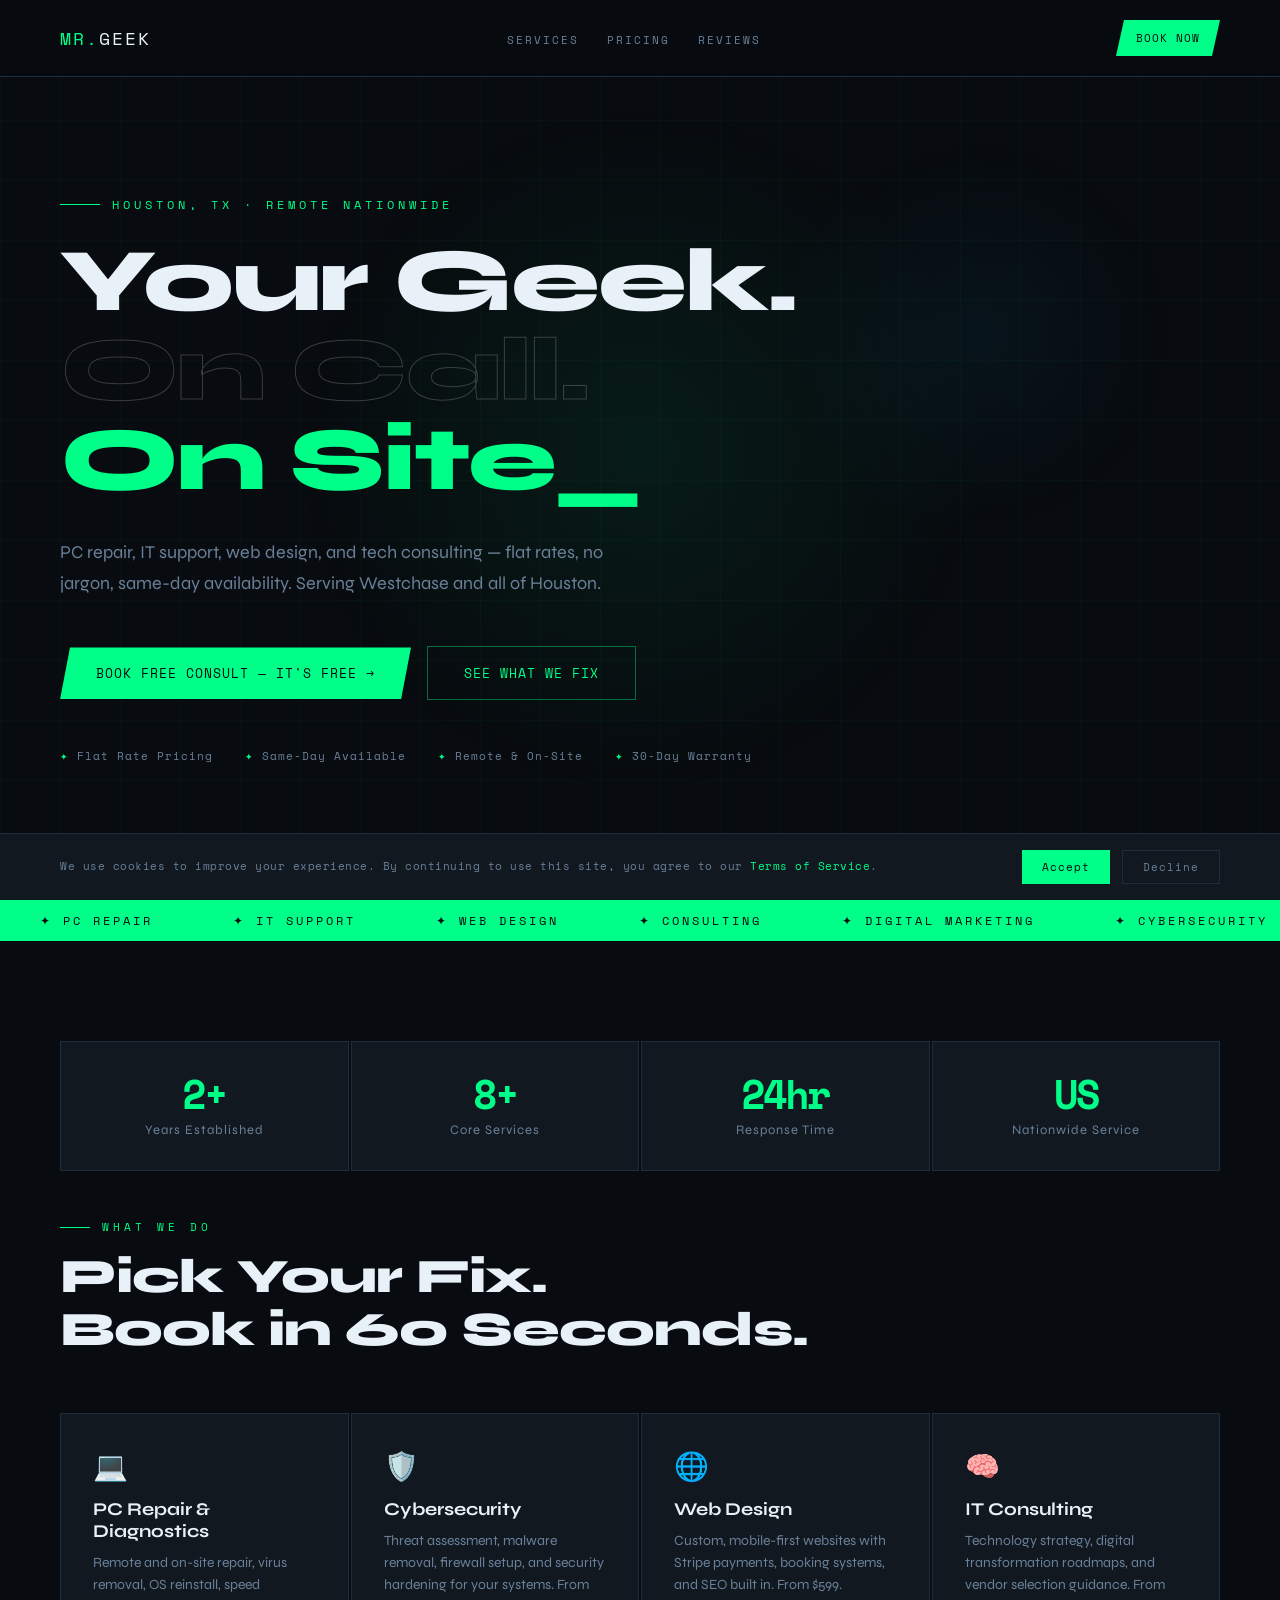
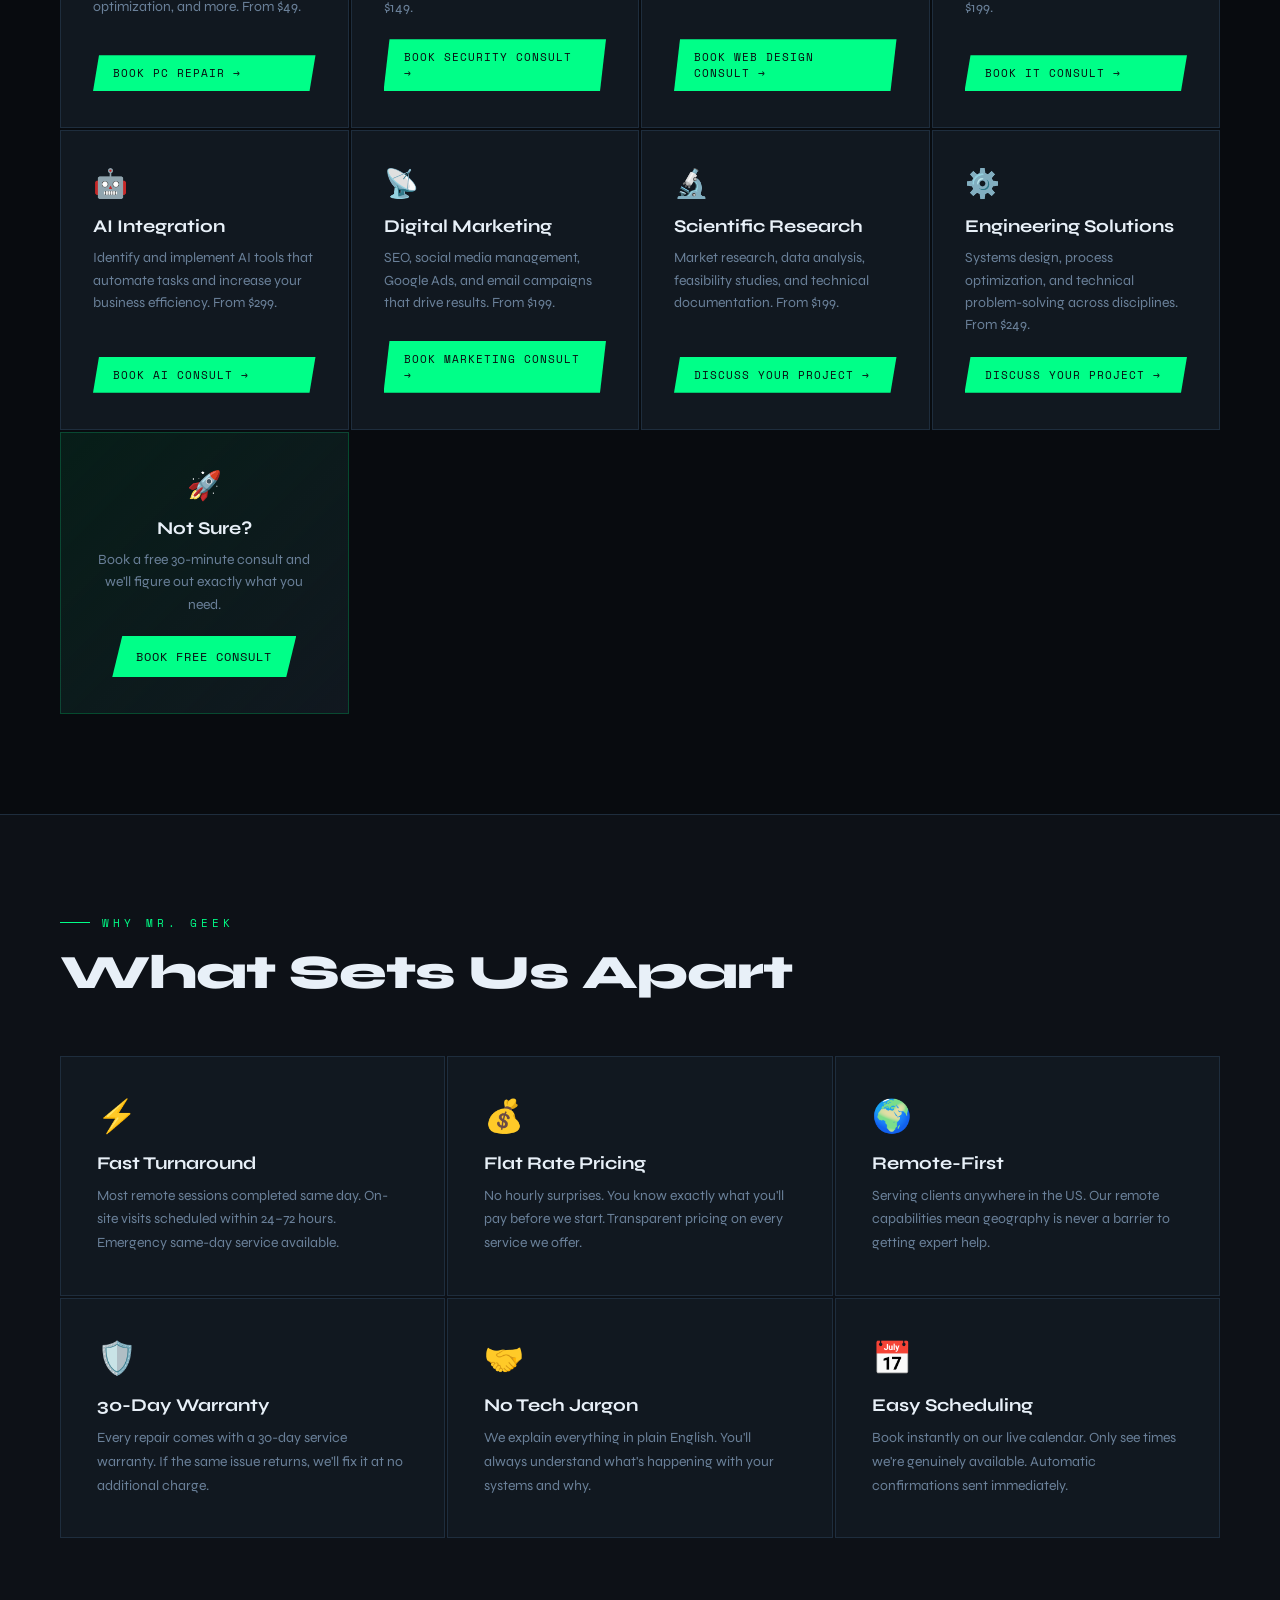
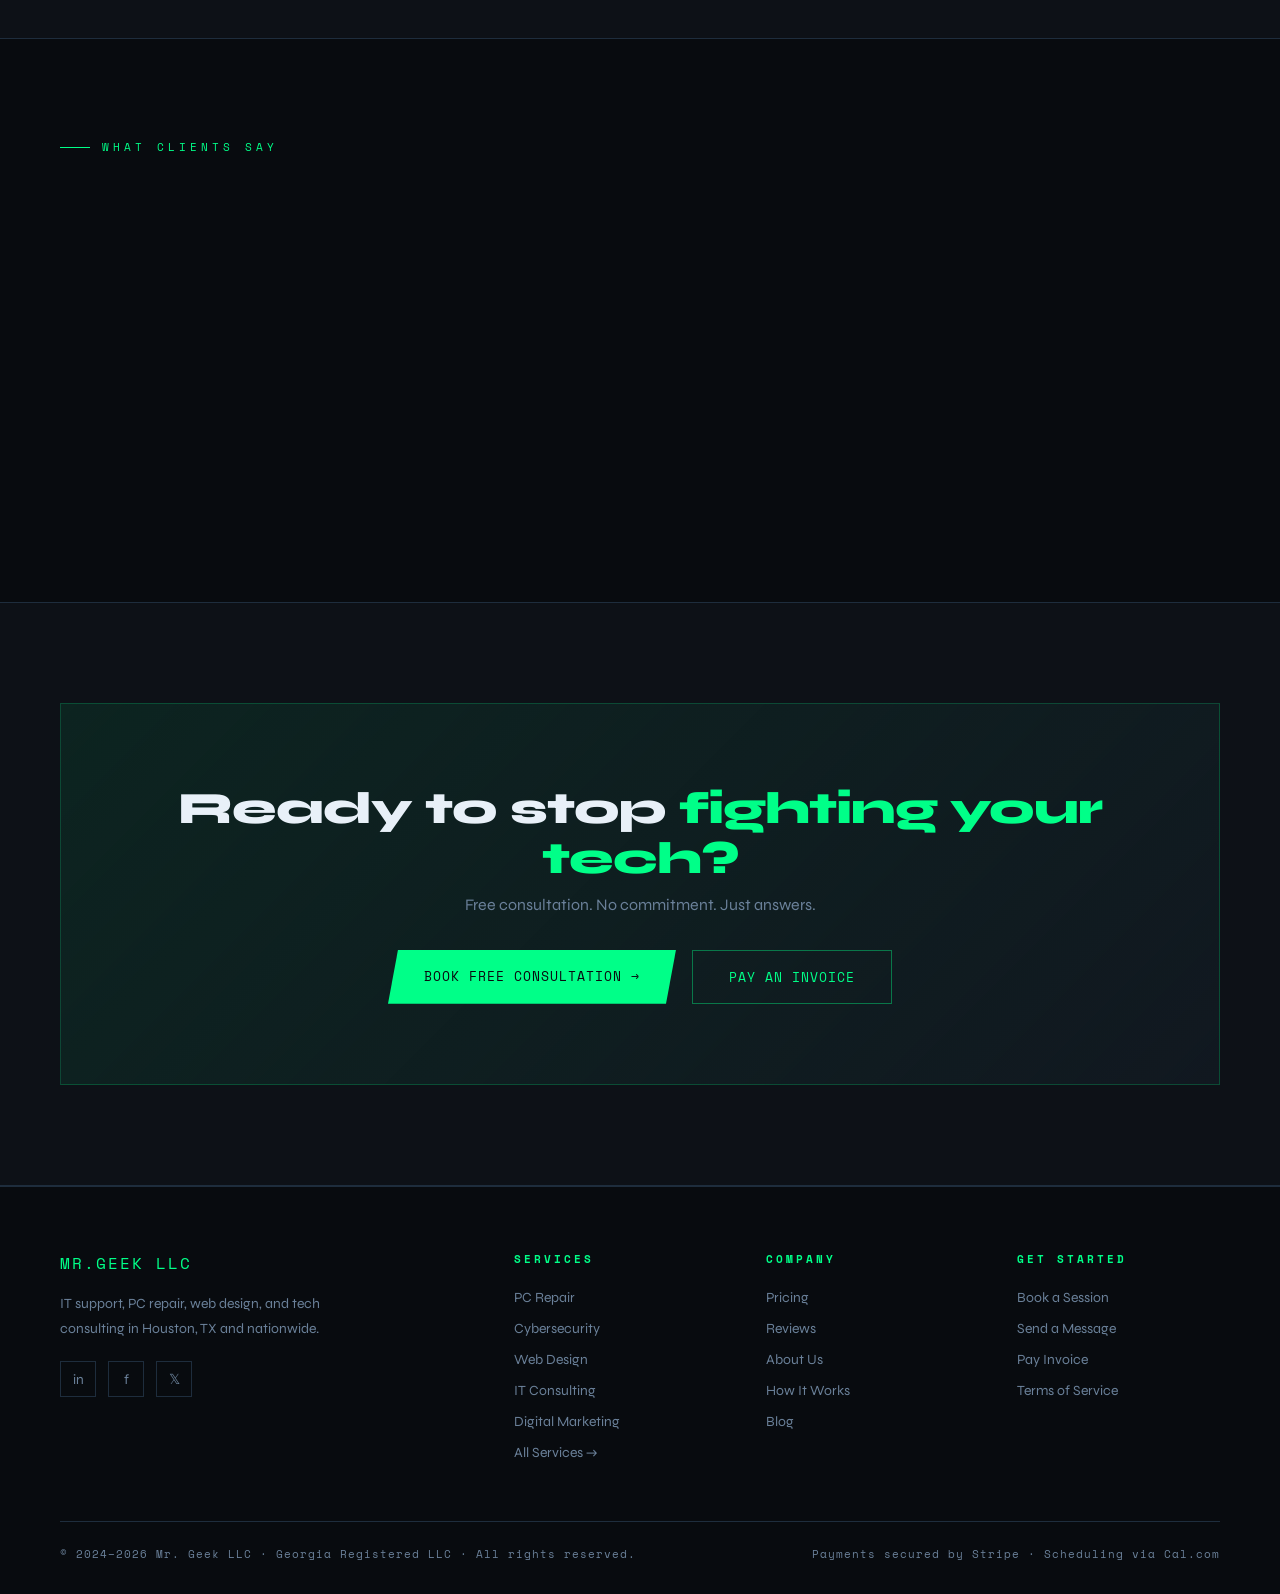
==== commit 7501bd2a: "Add files via upload" ====
--- a/index.html
+++ b/index.html
@@ -3,21 +3,21 @@
 <head>
 <meta charset="UTF-8">
 <meta name="viewport" content="width=device-width, initial-scale=1.0">
-<title>Mr. Geek LLC — Professional Tech, IT & Consulting Services</title>
-<meta name="description" content="Mr. Geek LLC provides IT support, PC repair, web design, digital marketing, consulting, and engineering services to businesses and individuals nationwide.">
-<meta name="keywords" content="IT support, PC repair, tech consulting, web design, digital marketing, remote IT, Georgia LLC">
+<title>Mr. Geek LLC — Houston IT Support, PC Repair & Tech Services</title>
+<meta name="description" content="Mr. Geek LLC provides on-site & remote IT support, PC repair, web design, and tech consulting in Houston's Westchase area and nationwide.">
+<meta name="keywords" content="IT support Houston, PC repair Westchase, tech consulting, web design Houston, remote IT support">
 <link rel="stylesheet" href="styles.css">
 <script type="application/ld+json">
 {
   "@context":"https://schema.org",
   "@type":"LocalBusiness",
   "name":"Mr. Geek LLC",
-  "description":"Professional IT support, PC repair, web design, consulting, digital marketing, scientific research, and engineering services.",
-  "url":"https://mrgeekllc.github.io/mrgeekllc",
-  "areaServed":"United States",
-  "serviceType":["IT Support","PC Repair","Web Design","Technology Consulting","Digital Marketing","Engineering"],
+  "description":"Professional IT support, PC repair, web design, consulting, and tech services in Houston, TX.",
+  "url":"https://www.mrgeekit.com",
+  "areaServed":["Houston, TX","United States"],
+  "serviceType":["IT Support","PC Repair","Web Design","Technology Consulting","Digital Marketing","Cybersecurity"],
   "priceRange":"$$",
-  "address":{"@type":"PostalAddress","addressRegion":"GA","addressCountry":"US"}
+  "address":{"@type":"PostalAddress","addressLocality":"Houston","addressRegion":"TX","postalCode":"77042","addressCountry":"US"}
 }
 </script>
 <style>
@@ -31,101 +31,99 @@
 .hero-title .line2{color:transparent;-webkit-text-stroke:1px rgba(255,255,255,0.2);}
 .hero-title .accent{color:var(--accent);}
 .hero-desc{font-size:18px;color:var(--muted);line-height:1.7;max-width:560px;margin-bottom:48px;opacity:0;animation:fadeUp 0.8s ease 0.6s forwards;}
-.hero-actions{display:flex;gap:20px;align-items:center;opacity:0;animation:fadeUp 0.8s ease 0.8s forwards;flex-wrap:wrap;}
+.hero-actions{display:flex;gap:16px;align-items:center;opacity:0;animation:fadeUp 0.8s ease 0.8s forwards;flex-wrap:wrap;}
 .hero-trust{display:flex;gap:32px;margin-top:48px;opacity:0;animation:fadeUp 0.8s ease 1s forwards;flex-wrap:wrap;}
 .trust-item{font-family:var(--mono);font-size:11px;color:var(--muted);letter-spacing:1px;display:flex;align-items:center;gap:8px;}
 .trust-item::before{content:'✦';color:var(--accent);font-size:9px;}
-.btn-secondary{font-family:var(--mono);font-size:13px;color:var(--accent);text-decoration:none;letter-spacing:1px;text-transform:uppercase;display:flex;align-items:center;gap:8px;transition:gap 0.2s;}
-.btn-secondary:hover{gap:16px;}
 .stat-strip{display:grid;grid-template-columns:repeat(4,1fr);gap:2px;margin-bottom:2px;}
 .stat-box{background:var(--card);border:1px solid var(--border);padding:32px;text-align:center;}
 .stat-number{font-family:var(--mono);font-size:40px;font-weight:700;color:var(--accent);letter-spacing:-2px;line-height:1;margin-bottom:8px;}
 .stat-label{font-size:13px;color:var(--muted);letter-spacing:1px;}
 .services-preview{display:grid;grid-template-columns:repeat(auto-fit,minmax(280px,1fr));gap:2px;}
-.service-mini{background:var(--card);border:1px solid var(--border);padding:36px 32px;transition:all 0.3s;position:relative;overflow:hidden;}
+.service-mini{background:var(--card);border:1px solid var(--border);padding:36px 32px;transition:all 0.3s;position:relative;overflow:hidden;display:flex;flex-direction:column;}
 .service-mini::before{content:'';position:absolute;inset:0;background:linear-gradient(135deg,rgba(0,255,136,0.05) 0%,transparent 60%);opacity:0;transition:opacity 0.3s;}
 .service-mini:hover::before{opacity:1;}
 .service-mini:hover{border-color:rgba(0,255,136,0.3);transform:translateY(-4px);}
 .service-mini-icon{font-size:28px;margin-bottom:14px;}
 .service-mini-name{font-size:18px;font-weight:700;margin-bottom:10px;}
-.service-mini-desc{font-size:14px;color:var(--muted);line-height:1.6;margin-bottom:16px;}
-.service-mini-link{font-family:var(--mono);font-size:11px;color:var(--accent);text-decoration:none;letter-spacing:1px;}
+.service-mini-desc{font-size:14px;color:var(--muted);line-height:1.6;margin-bottom:20px;flex:1;}
+.service-mini-book{font-family:var(--mono);font-size:11px;color:var(--bg);background:var(--accent);padding:10px 20px;text-decoration:none;letter-spacing:1px;text-transform:uppercase;display:inline-block;clip-path:polygon(6px 0%,100% 0%,calc(100% - 6px) 100%,0% 100%);transition:background 0.2s;}
+.service-mini-book:hover{background:var(--accent2);}
 .why-grid{display:grid;grid-template-columns:repeat(3,1fr);gap:2px;}
 .why-card{background:var(--card);border:1px solid var(--border);padding:40px 36px;}
 .why-icon{font-size:32px;margin-bottom:16px;}
 .why-title{font-size:18px;font-weight:700;margin-bottom:10px;}
 .why-desc{font-size:14px;color:var(--muted);line-height:1.7;}
-.cta-band{background:linear-gradient(135deg,rgba(0,255,136,0.08) 0%,var(--card) 100%);border:1px solid rgba(0,255,136,0.2);padding:80px 60px;display:flex;justify-content:space-between;align-items:center;gap:40px;}
-.cta-band h2{font-size:clamp(24px,3vw,40px);font-weight:800;letter-spacing:-1px;max-width:500px;line-height:1.1;}
+.cta-band{background:linear-gradient(135deg,rgba(0,255,136,0.08) 0%,var(--card) 100%);border:1px solid rgba(0,255,136,0.2);padding:80px 60px;text-align:center;}
+.cta-band h2{font-size:clamp(28px,3.5vw,48px);font-weight:800;letter-spacing:-1px;line-height:1.1;margin-bottom:12px;}
 .cta-band h2 span{color:var(--accent);}
-.cta-actions{display:flex;gap:16px;flex-shrink:0;flex-wrap:wrap;}
+.cta-band p{font-size:16px;color:var(--muted);margin-bottom:36px;}
+.cta-actions{display:flex;gap:16px;justify-content:center;flex-wrap:wrap;}
 .reviews-strip{display:grid;grid-template-columns:repeat(3,1fr);gap:2px;}
 .review-card{background:var(--card);border:1px solid var(--border);padding:36px;}
 .review-stars{color:var(--accent);font-size:14px;margin-bottom:12px;letter-spacing:2px;}
 .review-text{font-size:14px;color:var(--muted);line-height:1.8;margin-bottom:16px;font-style:italic;}
 .review-author{font-family:var(--mono);font-size:11px;color:var(--text);letter-spacing:1px;}
-@media(max-width:900px){.hero{padding:100px 24px 60px;}.stat-strip{grid-template-columns:1fr 1fr;}.why-grid{grid-template-columns:1fr;}.cta-band{flex-direction:column;padding:48px 24px;}.reviews-strip{grid-template-columns:1fr;}}
+@media(max-width:900px){
+  .hero{padding:100px 20px 60px;}
+  .stat-strip{grid-template-columns:1fr 1fr;}
+  .why-grid{grid-template-columns:1fr;}
+  .cta-band{padding:48px 20px;}
+  .reviews-strip{grid-template-columns:1fr;}
+  .services-preview{grid-template-columns:1fr;}
+  .hero-trust{gap:20px;}
+}
 </style>
 </head>
 <body>
-<div class="cursor" id="cursor"></div>
-<div class="cursor-ring" id="cursorRing"></div>
 
 <!-- NAV -->
 <nav>
   <a href="index.html" class="nav-logo">MR.<span>GEEK</span></a>
   <ul class="nav-links">
-    <li><a href="index.html" class="active">Home</a></li>
     <li><a href="services.html">Services</a></li>
     <li><a href="pricing.html">Pricing</a></li>
-    <li><a href="about.html">About</a></li>
-    <li><a href="process.html">Process</a></li>
     <li><a href="reviews.html">Reviews</a></li>
-    <li><a href="blog.html">Blog</a></li>
-    <li><a href="contact.html">Contact</a></li>
   </ul>
-  <a href="pay.html" class="nav-cta">Pay Now</a>
+  <a href="https://cal.com/mrgeekllc" target="_blank" rel="noopener" class="nav-cta">Book Now</a>
   <button class="hamburger" id="hamburger" aria-label="Menu"><span></span><span></span><span></span></button>
 </nav>
 
 <!-- MOBILE MENU -->
 <div class="mobile-menu" id="mobileMenu">
-  <a href="index.html">Home</a>
   <a href="services.html">Services</a>
   <a href="pricing.html">Pricing</a>
+  <a href="reviews.html">Reviews</a>
   <a href="about.html">About</a>
-  <a href="process.html">Process</a>
-  <a href="reviews.html">Reviews</a>
   <a href="blog.html">Blog</a>
   <a href="contact.html">Contact</a>
-  <a href="pay.html" class="mobile-cta">Pay Now</a>
+  <a href="https://cal.com/mrgeekllc" target="_blank" rel="noopener" class="mobile-cta">Book Free Consult</a>
 </div>
 
 <!-- STICKY BOOK BAR (mobile) -->
-<a href="contact.html#booking" class="sticky-book-bar">📅 Book a Free Consultation</a>
+<a href="https://cal.com/mrgeekllc" target="_blank" rel="noopener" class="sticky-book-bar">📅 Book a Free Consultation</a>
 
 <!-- HERO -->
 <section class="hero">
   <div class="hero-glow"></div>
   <div class="hero-glow2"></div>
   <div class="hero-content">
-    <div class="hero-tag">Professional · Scientific · Technical</div>
+    <div class="hero-tag">Houston, TX · Remote Nationwide</div>
     <h1 class="hero-title">
-      We Solve<br>
-      <span class="line2">Complex</span><br>
-      <span class="accent">Problems<span class="blink">_</span></span>
+      Your Geek.<br>
+      <span class="line2">On Call.</span><br>
+      <span class="accent">On Site<span class="blink">_</span></span>
     </h1>
-    <p class="hero-desc">Mr. Geek LLC delivers IT support, PC repair, web design, digital marketing, consulting, and engineering solutions to businesses and individuals nationwide.</p>
+    <p class="hero-desc">PC repair, IT support, web design, and tech consulting — flat rates, no jargon, same-day availability. Serving Westchase and all of Houston.</p>
     <div class="hero-actions">
-      <a href="services.html" class="btn-primary">Explore Services</a>
-      <a href="pricing.html" class="btn-outline">View Pricing</a>
-      <a href="contact.html#booking" class="btn-secondary">Book Free Consult →</a>
+      <a href="https://cal.com/mrgeekllc" target="_blank" rel="noopener" class="btn-primary">Book Free Consult — It's Free →</a>
+      <a href="services.html" class="btn-outline">See What We Fix</a>
     </div>
     <div class="hero-trust">
-      <span class="trust-item">Georgia Registered LLC</span>
-      <span class="trust-item">2+ Years in Business</span>
+      <span class="trust-item">Flat Rate Pricing</span>
+      <span class="trust-item">Same-Day Available</span>
       <span class="trust-item">Remote & On-Site</span>
-      <span class="trust-item">Stripe Secured Payments</span>
+      <span class="trust-item">30-Day Warranty</span>
     </div>
   </div>
 </section>
@@ -149,62 +147,72 @@
 
   <!-- SERVICES PREVIEW -->
   <div class="section-label" style="margin-top:48px;">What We Do</div>
-  <h2 class="section-title reveal">Everything Your<br>Business Needs</h2>
+  <h2 class="section-title reveal">Pick Your Fix.<br>Book in 60 Seconds.</h2>
   <div class="services-preview">
+
     <div class="service-mini reveal">
       <div class="service-mini-icon">💻</div>
       <div class="service-mini-name">PC Repair & Diagnostics</div>
-      <p class="service-mini-desc">Remote and on-site repair, virus removal, OS reinstall, speed optimization, and more.</p>
-      <a href="services.html#pc" class="service-mini-link">From $49 →</a>
-    </div>
+      <p class="service-mini-desc">Remote and on-site repair, virus removal, OS reinstall, speed optimization, and more. From $49.</p>
+      <a href="https://cal.com/mrgeekllc/pc-repair-diagnostics" target="_blank" rel="noopener" class="service-mini-book">Book PC Repair →</a>
+    </div>
+
     <div class="service-mini reveal">
       <div class="service-mini-icon">🛡️</div>
       <div class="service-mini-name">Cybersecurity</div>
-      <p class="service-mini-desc">Threat assessment, malware removal, firewall setup, and security hardening for your systems.</p>
-      <a href="services.html#cyber" class="service-mini-link">From $149 →</a>
-    </div>
+      <p class="service-mini-desc">Threat assessment, malware removal, firewall setup, and security hardening for your systems. From $149.</p>
+      <a href="https://cal.com/mrgeekllc/cybersecurity-consultation" target="_blank" rel="noopener" class="service-mini-book">Book Security Consult →</a>
+    </div>
+
     <div class="service-mini reveal">
       <div class="service-mini-icon">🌐</div>
       <div class="service-mini-name">Web Design</div>
-      <p class="service-mini-desc">Custom, mobile-first websites with Stripe payments, booking systems, and SEO built in.</p>
-      <a href="pricing.html#web" class="service-mini-link">From $599 →</a>
-    </div>
+      <p class="service-mini-desc">Custom, mobile-first websites with Stripe payments, booking systems, and SEO built in. From $599.</p>
+      <a href="https://cal.com/mrgeekllc/web-design-consultation" target="_blank" rel="noopener" class="service-mini-book">Book Web Design Consult →</a>
+    </div>
+
     <div class="service-mini reveal">
       <div class="service-mini-icon">🧠</div>
       <div class="service-mini-name">IT Consulting</div>
-      <p class="service-mini-desc">Technology strategy, digital transformation roadmaps, and vendor selection guidance.</p>
-      <a href="services.html#consulting" class="service-mini-link">From $199 →</a>
-    </div>
+      <p class="service-mini-desc">Technology strategy, digital transformation roadmaps, and vendor selection guidance. From $199.</p>
+      <a href="https://cal.com/mrgeekllc/it-business-consulting" target="_blank" rel="noopener" class="service-mini-book">Book IT Consult →</a>
+    </div>
+
     <div class="service-mini reveal">
       <div class="service-mini-icon">🤖</div>
       <div class="service-mini-name">AI Integration</div>
-      <p class="service-mini-desc">Identify and implement AI tools that automate tasks and increase your business efficiency.</p>
-      <a href="services.html#ai" class="service-mini-link">From $299 →</a>
-    </div>
+      <p class="service-mini-desc">Identify and implement AI tools that automate tasks and increase your business efficiency. From $299.</p>
+      <a href="https://cal.com/mrgeekllc/it-business-consulting" target="_blank" rel="noopener" class="service-mini-book">Book AI Consult →</a>
+    </div>
+
     <div class="service-mini reveal">
       <div class="service-mini-icon">📡</div>
       <div class="service-mini-name">Digital Marketing</div>
-      <p class="service-mini-desc">SEO, social media management, Google Ads, and email campaigns that drive results.</p>
-      <a href="services.html#marketing" class="service-mini-link">From $199 →</a>
-    </div>
+      <p class="service-mini-desc">SEO, social media management, Google Ads, and email campaigns that drive results. From $199.</p>
+      <a href="https://cal.com/mrgeekllc/digital-marketing-consultation" target="_blank" rel="noopener" class="service-mini-book">Book Marketing Consult →</a>
+    </div>
+
     <div class="service-mini reveal">
       <div class="service-mini-icon">🔬</div>
       <div class="service-mini-name">Scientific Research</div>
-      <p class="service-mini-desc">Market research, data analysis, feasibility studies, and technical documentation.</p>
-      <a href="services.html#research" class="service-mini-link">From $199 →</a>
-    </div>
+      <p class="service-mini-desc">Market research, data analysis, feasibility studies, and technical documentation. From $199.</p>
+      <a href="https://cal.com/mrgeekllc" target="_blank" rel="noopener" class="service-mini-book">Discuss Your Project →</a>
+    </div>
+
     <div class="service-mini reveal">
       <div class="service-mini-icon">⚙️</div>
       <div class="service-mini-name">Engineering Solutions</div>
-      <p class="service-mini-desc">Systems design, process optimization, and technical problem-solving across disciplines.</p>
-      <a href="services.html#engineering" class="service-mini-link">From $249 →</a>
-    </div>
-    <div class="service-mini reveal" style="background:linear-gradient(135deg,rgba(0,255,136,0.08) 0%,var(--card) 100%);border-color:rgba(0,255,136,0.2);display:flex;flex-direction:column;justify-content:center;">
+      <p class="service-mini-desc">Systems design, process optimization, and technical problem-solving across disciplines. From $249.</p>
+      <a href="https://cal.com/mrgeekllc" target="_blank" rel="noopener" class="service-mini-book">Discuss Your Project →</a>
+    </div>
+
+    <div class="service-mini reveal" style="background:linear-gradient(135deg,rgba(0,255,136,0.08) 0%,var(--card) 100%);border-color:rgba(0,255,136,0.2);justify-content:center;text-align:center;align-items:center;">
       <div class="service-mini-icon">🚀</div>
-      <div class="service-mini-name">Not Sure Where to Start?</div>
-      <p class="service-mini-desc">Book a free 30-minute consultation and we'll figure out exactly what you need.</p>
-      <a href="contact.html#booking" class="btn-primary" style="font-size:12px;padding:12px 24px;margin-top:8px;display:inline-block;">Book Free Consult</a>
-    </div>
+      <div class="service-mini-name">Not Sure?</div>
+      <p class="service-mini-desc">Book a free 30-minute consult and we'll figure out exactly what you need.</p>
+      <a href="https://cal.com/mrgeekllc" target="_blank" rel="noopener" class="btn-primary" style="font-size:12px;padding:12px 24px;">Book Free Consult</a>
+    </div>
+
   </div>
 </section>
 
@@ -272,9 +280,10 @@
 <!-- CTA BAND -->
 <section class="section section-alt">
   <div class="cta-band reveal">
-    <h2>Ready to work with <span>Mr. Geek LLC?</span></h2>
+    <h2>Ready to stop <span>fighting your tech?</span></h2>
+    <p>Free consultation. No commitment. Just answers.</p>
     <div class="cta-actions">
-      <a href="contact.html#booking" class="btn-primary">Book Free Consultation</a>
+      <a href="https://cal.com/mrgeekllc" target="_blank" rel="noopener" class="btn-primary">Book Free Consultation →</a>
       <a href="pay.html" class="btn-outline">Pay an Invoice</a>
     </div>
   </div>
@@ -285,7 +294,7 @@
   <div class="footer-grid">
     <div class="footer-brand">
       <div class="footer-logo">MR.GEEK LLC</div>
-      <p>Professional IT support, PC repair, web design, and consulting services for businesses and individuals across the United States.</p>
+      <p>IT support, PC repair, web design, and tech consulting in Houston, TX and nationwide.</p>
       <div class="footer-social" style="margin-top:20px;">
         <a href="#" title="LinkedIn">in</a>
         <a href="#" title="Facebook">f</a>
@@ -295,32 +304,31 @@
     <div class="footer-col">
       <h4>Services</h4>
       <ul>
-        <li><a href="services.html#pc">PC Repair</a></li>
-        <li><a href="services.html#cyber">Cybersecurity</a></li>
-        <li><a href="services.html#web">Web Design</a></li>
-        <li><a href="services.html#consulting">IT Consulting</a></li>
-        <li><a href="services.html#ai">AI Integration</a></li>
-        <li><a href="services.html#marketing">Digital Marketing</a></li>
+        <li><a href="https://cal.com/mrgeekllc/pc-repair-diagnostics" target="_blank" rel="noopener">PC Repair</a></li>
+        <li><a href="https://cal.com/mrgeekllc/cybersecurity-consultation" target="_blank" rel="noopener">Cybersecurity</a></li>
+        <li><a href="https://cal.com/mrgeekllc/web-design-consultation" target="_blank" rel="noopener">Web Design</a></li>
+        <li><a href="https://cal.com/mrgeekllc/it-business-consulting" target="_blank" rel="noopener">IT Consulting</a></li>
+        <li><a href="https://cal.com/mrgeekllc/digital-marketing-consultation" target="_blank" rel="noopener">Digital Marketing</a></li>
+        <li><a href="services.html">All Services →</a></li>
       </ul>
     </div>
     <div class="footer-col">
       <h4>Company</h4>
       <ul>
-        <li><a href="about.html">About Us</a></li>
-        <li><a href="process.html">Our Process</a></li>
         <li><a href="pricing.html">Pricing</a></li>
         <li><a href="reviews.html">Reviews</a></li>
+        <li><a href="about.html">About Us</a></li>
+        <li><a href="process.html">How It Works</a></li>
         <li><a href="blog.html">Blog</a></li>
       </ul>
     </div>
     <div class="footer-col">
-      <h4>Legal & Pay</h4>
+      <h4>Get Started</h4>
       <ul>
+        <li><a href="https://cal.com/mrgeekllc" target="_blank" rel="noopener">Book a Session</a></li>
+        <li><a href="contact.html">Send a Message</a></li>
         <li><a href="pay.html">Pay Invoice</a></li>
-        <li><a href="contact.html">Contact Us</a></li>
-        <li><a href="contact.html#booking">Book a Session</a></li>
         <li><a href="tos.html">Terms of Service</a></li>
-        <li><a href="404.html">Sitemap</a></li>
       </ul>
     </div>
   </div>
@@ -339,15 +347,6 @@
   </div>
 </div>
 
-<!-- TAWK.TO LIVE CHAT -->
-<script>
-var Tawk_API=Tawk_API||{}, Tawk_LoadStart=new Date();
-// REPLACE the src below with your Tawk.to embed script from tawk.to dashboard
-// (function(){var s1=document.createElement("script"),s0=document.getElementsByTagName("script")[0];
-// s1.async=true;s1.src='https://embed.tawk.to/YOUR_PROPERTY_ID/YOUR_WIDGET_ID';
-// s1.charset='UTF-8';s1.setAttribute('crossorigin','*');s0.parentNode.insertBefore(s1,s0);})();
-</script>
-
 <script src="main.js"></script>
 </body>
 </html>
--- a/styles.css
+++ b/styles.css
@@ -15,7 +15,7 @@
 
 *, *::before, *::after { box-sizing: border-box; margin: 0; padding: 0; }
 html { scroll-behavior: smooth; }
-body { background: var(--bg); color: var(--text); font-family: var(--sans); overflow-x: hidden; cursor: none; }
+body { background: var(--bg); color: var(--text); font-family: var(--sans); overflow-x: hidden; }
 
 body::before {
   content: '';
@@ -25,10 +25,10 @@
   pointer-events: none; z-index: 0;
 }
 
-/* CURSOR */
-.cursor { width:12px;height:12px;background:var(--accent);border-radius:50%;position:fixed;pointer-events:none;z-index:9999;transition:transform 0.1s;mix-blend-mode:screen; }
-.cursor-ring { width:36px;height:36px;border:1px solid var(--accent);border-radius:50%;position:fixed;pointer-events:none;z-index:9998;transition:all 0.15s;opacity:0.5; }
-a,button,.card { cursor:none; }
+/* FORCE DEFAULT CURSOR ON ALL INTERACTIVE ELEMENTS */
+a, button, .card, [role="button"], input, select, textarea, .nav-links a, .nav-cta, .hamburger, .sticky-book-bar, .btn-primary, .btn-outline, .form-submit, .cookie-accept, .cookie-decline, .platform-btn, .newsletter-btn, .pbtn, .cab, .tab-btn, .package-card .btn-outline, .package-card .btn-primary, .service-mini-link, .post-card, .review-card a, .footer-links a, .footer-social a {
+  cursor: auto !important;
+}
 
 /* NAV */
 nav {
@@ -48,7 +48,7 @@
 .nav-cta:hover { background:var(--accent2); }
 
 /* HAMBURGER */
-.hamburger { display:none;flex-direction:column;gap:5px;cursor:none;background:none;border:none;padding:4px; }
+.hamburger { display:none;flex-direction:column;gap:5px;background:none;border:none;padding:4px;cursor:pointer; }
 .hamburger span { display:block;width:24px;height:2px;background:var(--text);transition:all 0.3s; }
 .hamburger.open span:nth-child(1) { transform:rotate(45deg) translate(5px,5px); }
 .hamburger.open span:nth-child(2) { opacity:0; }
@@ -136,9 +136,9 @@
 .cookie-bar p { font-family:var(--mono);font-size:11px;color:var(--muted);letter-spacing:0.5px;line-height:1.6; }
 .cookie-bar p a { color:var(--accent);text-decoration:none; }
 .cookie-bar-actions { display:flex;gap:12px;flex-shrink:0; }
-.cookie-accept { font-family:var(--mono);font-size:11px;color:var(--bg);background:var(--accent);border:none;padding:8px 20px;letter-spacing:1px;cursor:none;transition:background 0.2s; }
+.cookie-accept { font-family:var(--mono);font-size:11px;color:var(--bg);background:var(--accent);border:none;padding:8px 20px;letter-spacing:1px;cursor:pointer;transition:background 0.2s; }
 .cookie-accept:hover { background:var(--accent2); }
-.cookie-decline { font-family:var(--mono);font-size:11px;color:var(--muted);background:none;border:1px solid var(--border);padding:8px 20px;letter-spacing:1px;cursor:none;transition:all 0.2s; }
+.cookie-decline { font-family:var(--mono);font-size:11px;color:var(--muted);background:none;border:1px solid var(--border);padding:8px 20px;letter-spacing:1px;cursor:pointer;transition:all 0.2s; }
 .cookie-decline:hover { border-color:var(--accent);color:var(--accent); }
 
 /* FOOTER */
@@ -170,19 +170,113 @@
 
 /* MOBILE */
 @media(max-width:900px) {
-  nav { padding:16px 24px; }
-  .nav-links,.nav-cta { display:none; }
+
+  /* ── NAV ── */
+  nav { padding:16px 20px; }
+  .nav-links, .nav-cta { display:none; }
   .hamburger { display:flex; }
   .sticky-book-bar { display:block; }
-  .page-hero { padding:100px 24px 60px; }
-  .section { padding:60px 24px; }
-  .grid-2,.grid-3 { grid-template-columns:1fr; }
-  footer { padding:48px 24px 80px; }
-  .footer-grid { grid-template-columns:1fr 1fr;gap:32px; }
-  .footer-bottom { flex-direction:column;text-align:center; }
-  .cookie-bar { flex-direction:column;padding:16px 24px;text-align:center; }
+
+  /* ── GLOBAL SPACING ── */
+  /* All pages get bottom padding so sticky bar never covers content */
+  body { padding-bottom:54px; }
+
+  .page-hero { padding:100px 20px 56px; }
+  .section { padding:56px 20px; }
+
+  /* ── HERO BUTTONS ── */
+  /* Stack CTA buttons vertically, full width, easy tap targets */
+  .hero-actions,
+  .cta-actions {
+    display:flex;
+    flex-direction:column;
+    gap:12px;
+    align-items:stretch;
+    width:100%;
+    max-width:320px;
+  }
+  .hero-actions .btn-primary,
+  .hero-actions .btn-outline,
+  .cta-actions .btn-primary,
+  .cta-actions .btn-outline {
+    display:block;
+    text-align:center;
+    width:100%;
+    padding:16px 24px;
+  }
+
+  /* ── GRIDS ── */
+  .grid-2,
+  .grid-3,
+  .grid-auto { grid-template-columns:1fr; }
+
+  /* ── CARDS ── */
+  /* Disable sticky hover lift on touch devices */
+  .card:hover { transform:none; }
+  .card { padding:28px 24px; }
+
+  /* ── STATS ROW ── */
+  /* 2-column grid instead of 4-across cramming */
+  .stats-row,
+  .stats-grid {
+    display:grid;
+    grid-template-columns:1fr 1fr;
+    gap:1px;
+  }
+
+  /* ── SECTION TITLE ── */
+  .section-title { margin-bottom:36px; }
+
+  /* ── FOOTER ── */
+  footer { padding:48px 20px 32px; }
+  .footer-grid { grid-template-columns:1fr 1fr; gap:28px; }
+  .footer-bottom { flex-direction:column; text-align:center; gap:12px; }
+  .footer-social { justify-content:center; }
+
+  /* ── COOKIE BAR ── */
+  /* Sits above sticky book bar — z-index already handles order */
+  .cookie-bar {
+    flex-direction:column;
+    padding:16px 20px;
+    text-align:center;
+    gap:14px;
+    /* Push up so it clears the sticky book bar */
+    bottom:54px;
+  }
   .cookie-bar-actions { justify-content:center; }
-}
+
+  /* ── PAGE HERO H1 ── */
+  .page-hero h1 { letter-spacing:-1px; }
+
+}
+
 @media(max-width:480px) {
-  .footer-grid { grid-template-columns:1fr; }
-}
+
+  /* ── NAV ── */
+  nav { padding:14px 16px; }
+
+  /* ── SPACING ── */
+  .page-hero { padding:90px 16px 48px; }
+  .section { padding:48px 16px; }
+
+  /* ── FOOTER ── */
+  .footer-grid { grid-template-columns:1fr; gap:24px; }
+  footer { padding:40px 16px 28px; }
+
+  /* ── BUTTONS ── */
+  .btn-primary, .btn-outline { font-size:12px; padding:14px 20px; }
+
+  /* ── STATS ── */
+  .stats-row,
+  .stats-grid { grid-template-columns:1fr 1fr; }
+
+  /* ── TICKER ── */
+  .ticker-item { padding:0 24px; font-size:11px; }
+
+  /* ── SECTION TITLE ── */
+  .section-title { margin-bottom:28px; }
+
+  /* ── COOKIE BAR ── */
+  .cookie-bar { padding:14px 16px; }
+
+}
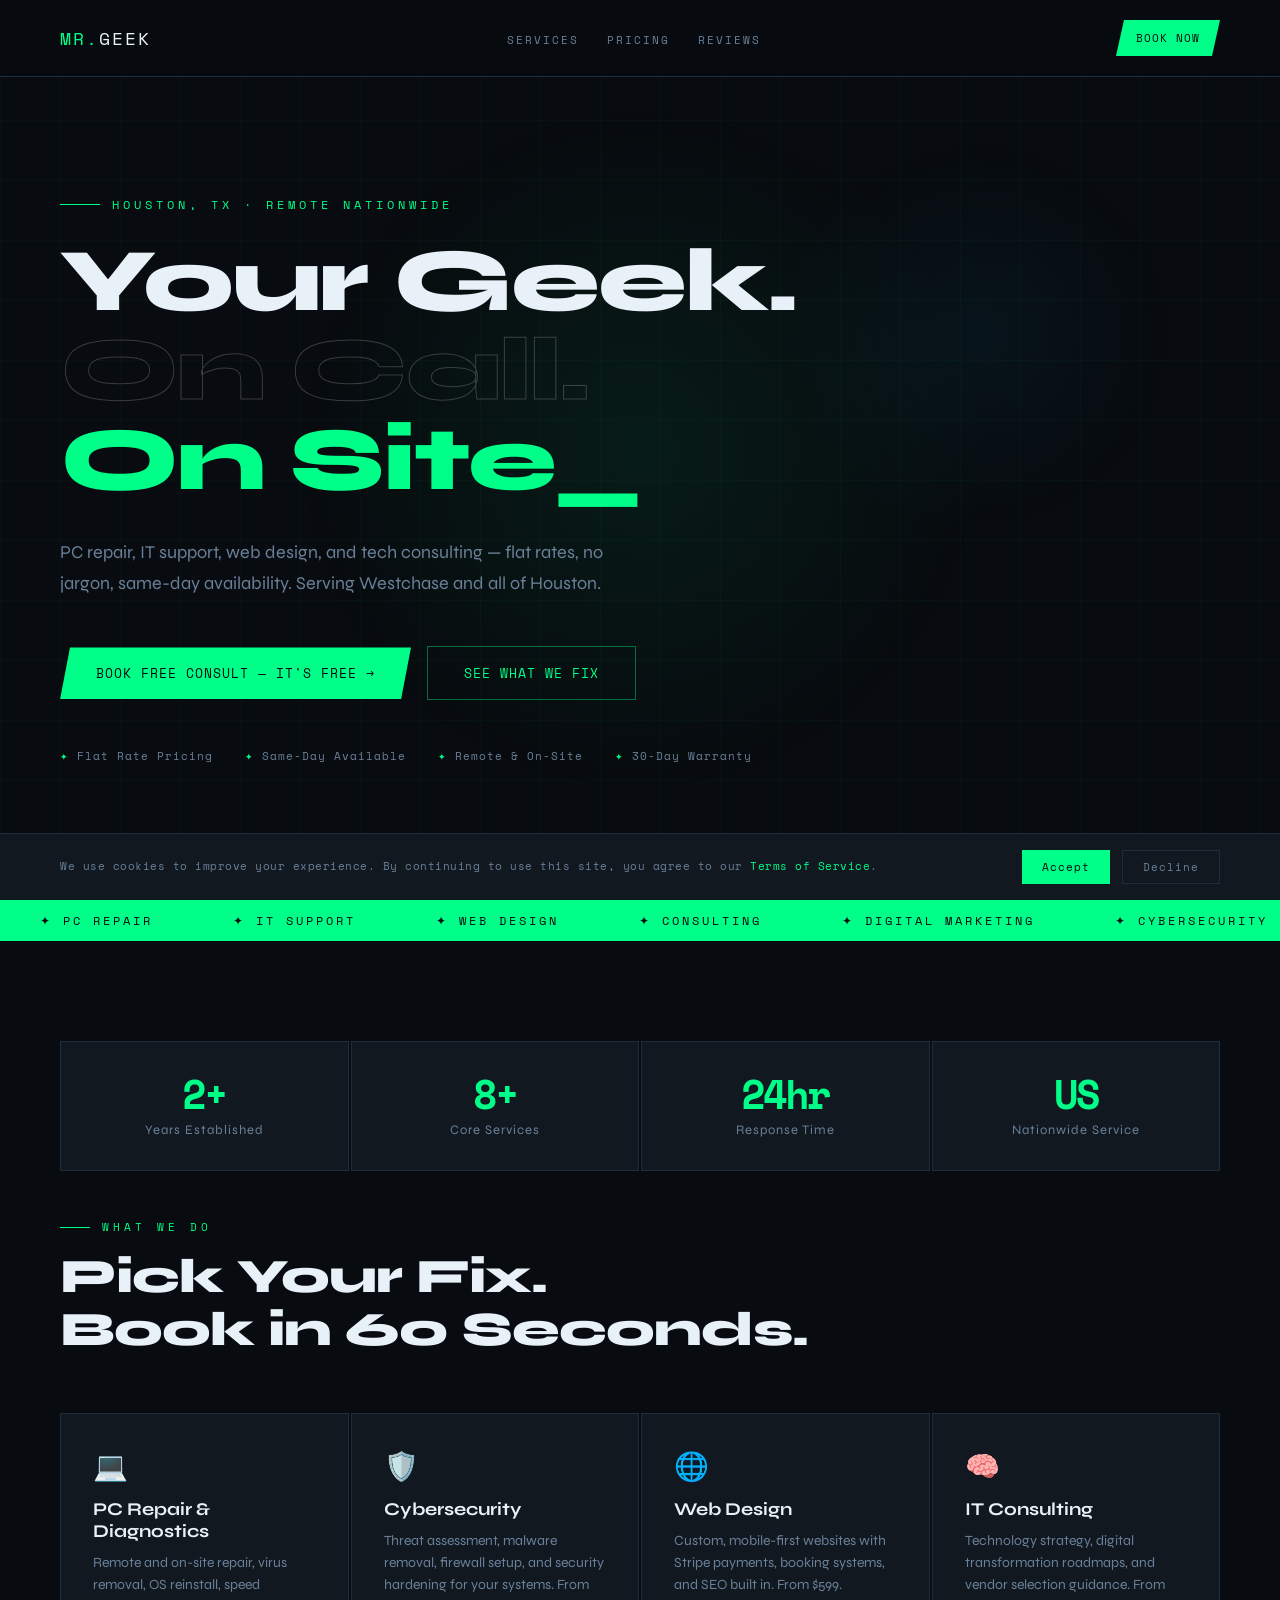
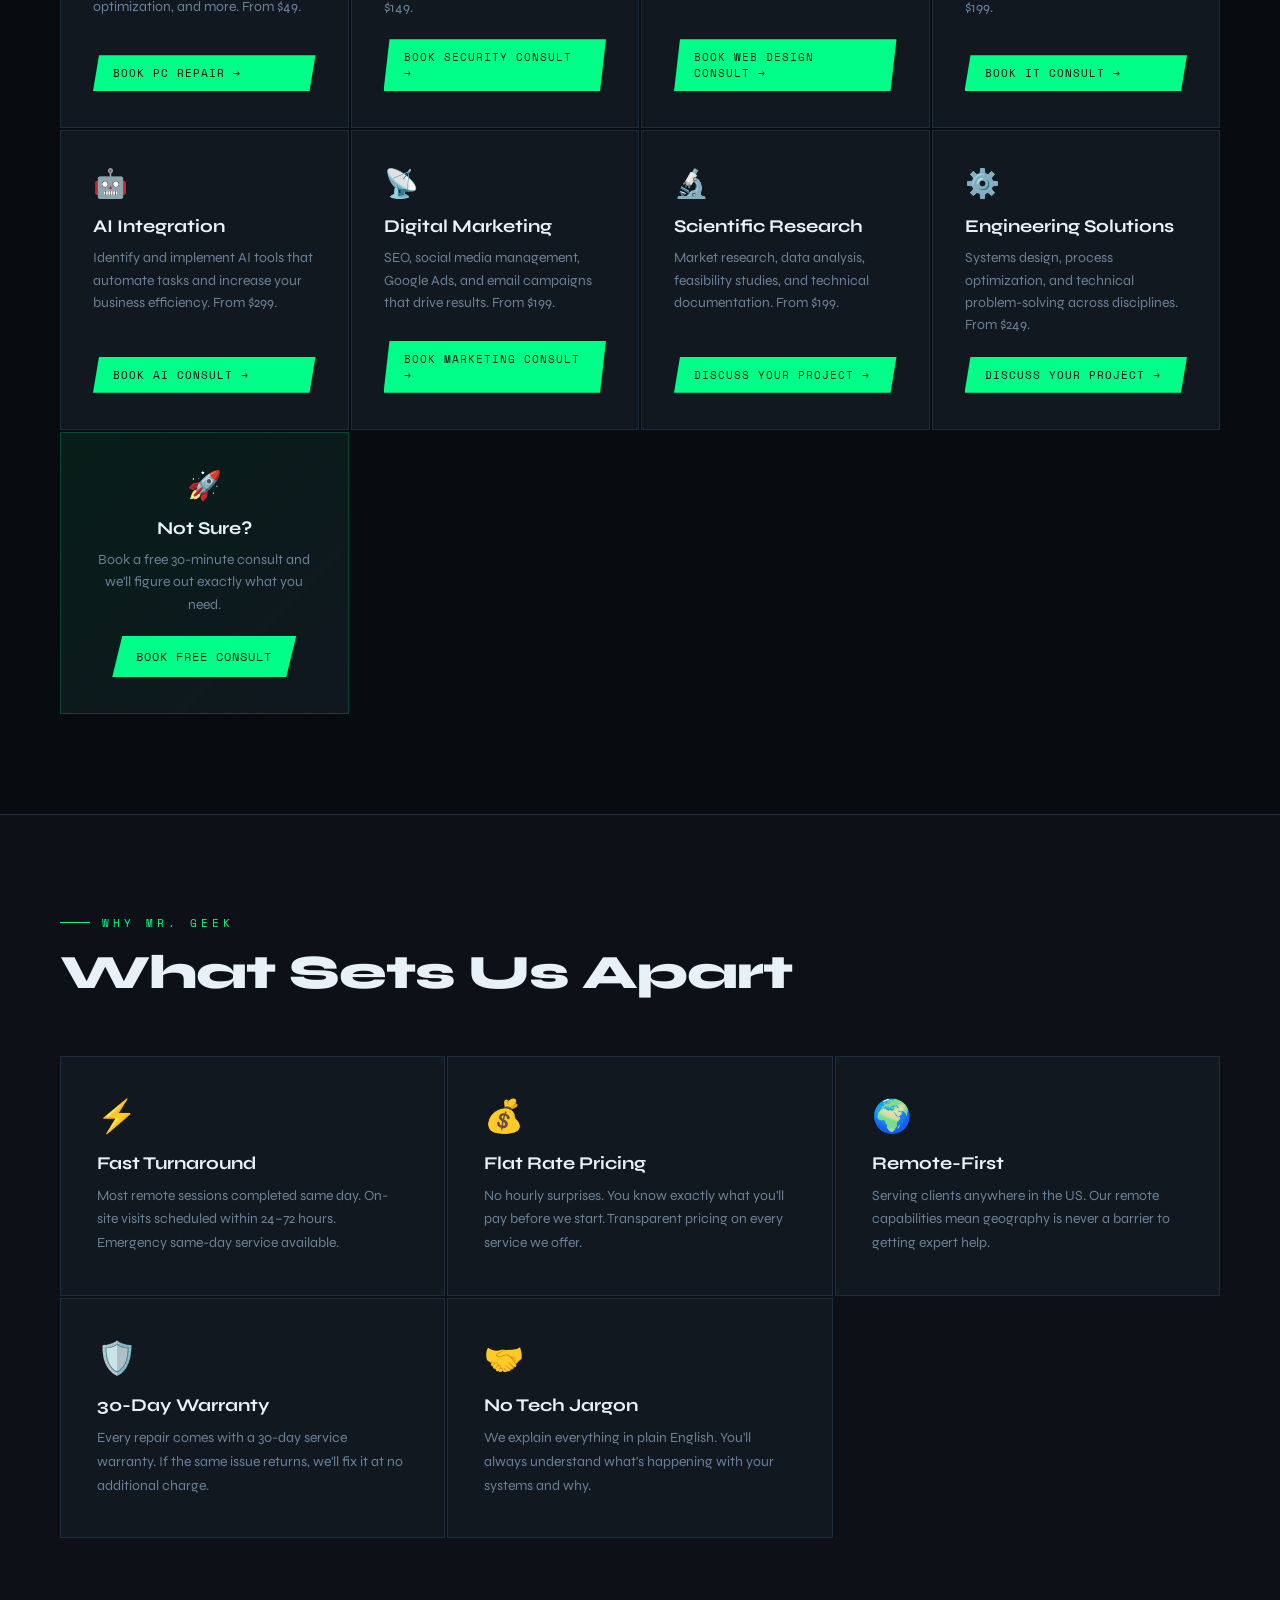
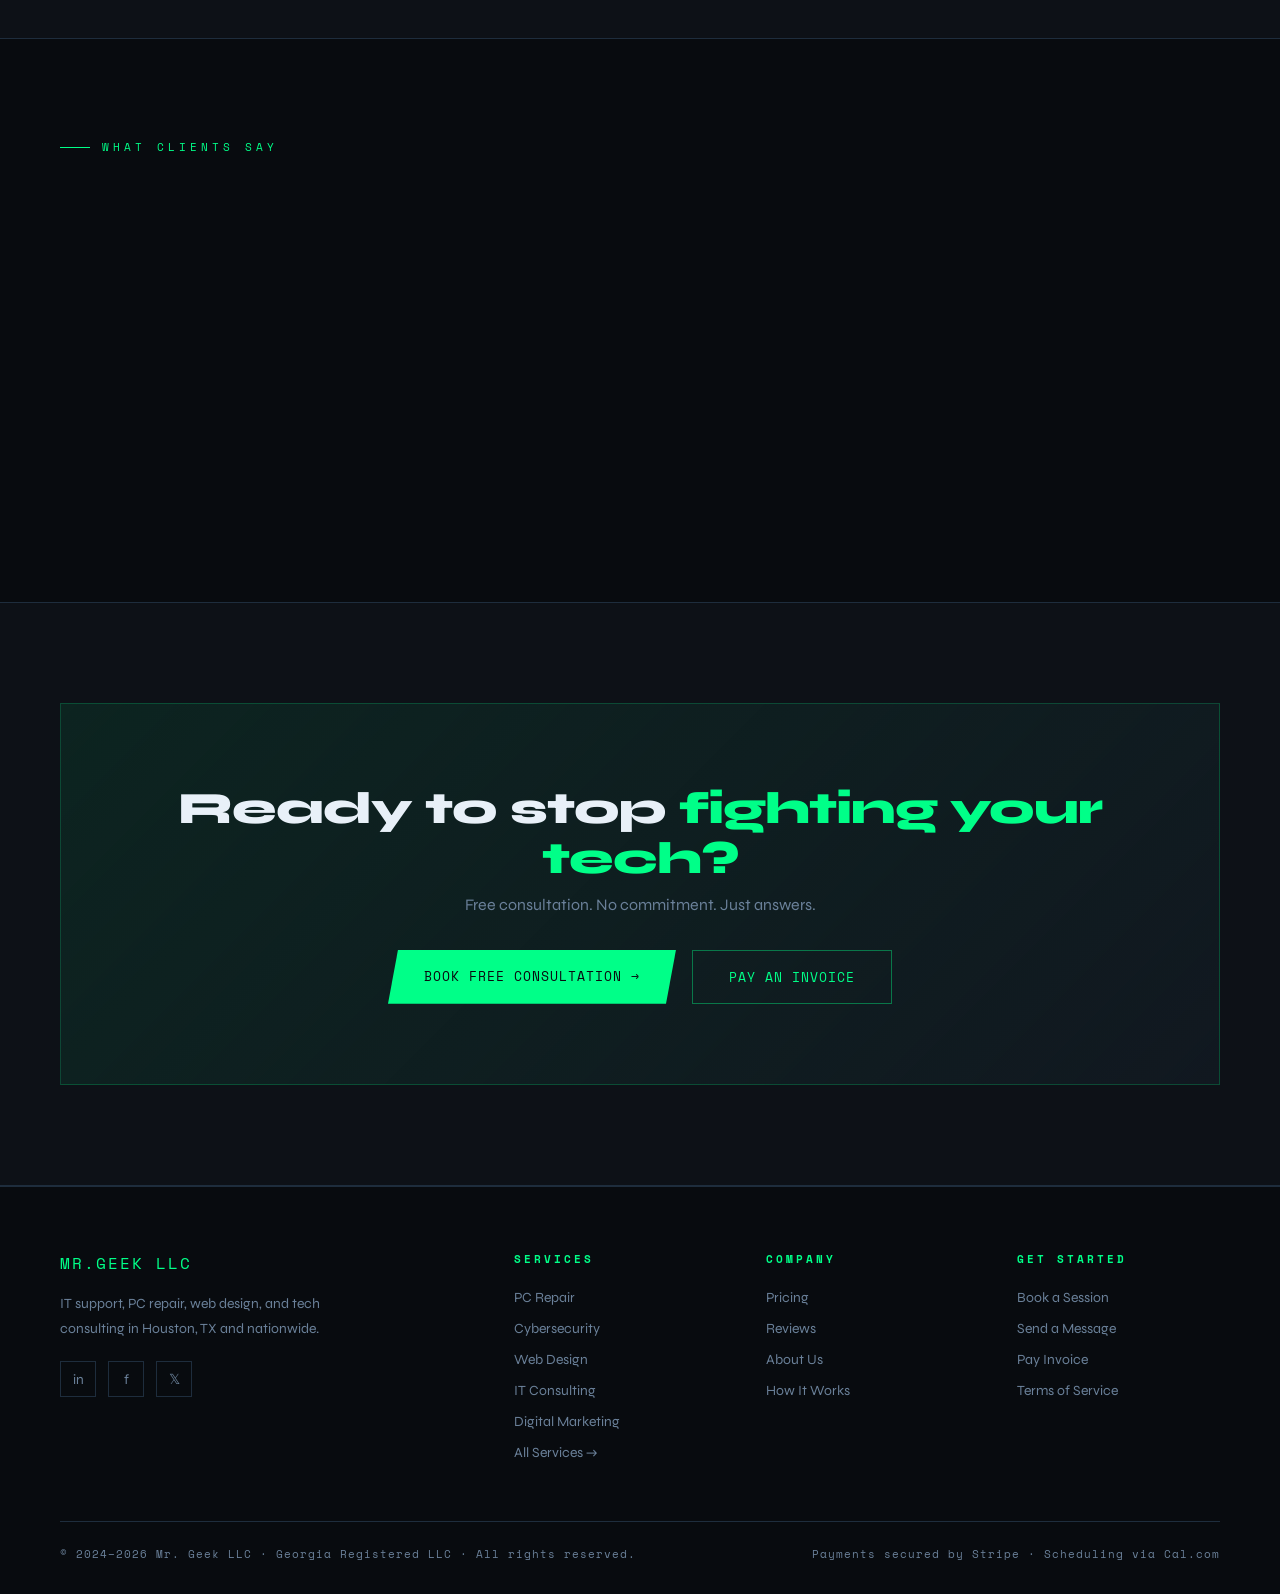
==== commit 4bd1982c: "Update index.html" ====
--- a/index.html
+++ b/index.html
@@ -319,7 +319,7 @@
         <li><a href="reviews.html">Reviews</a></li>
         <li><a href="about.html">About Us</a></li>
         <li><a href="process.html">How It Works</a></li>
-        <li><a href="blog.html">Blog</a></li>
+        
       </ul>
     </div>
     <div class="footer-col">
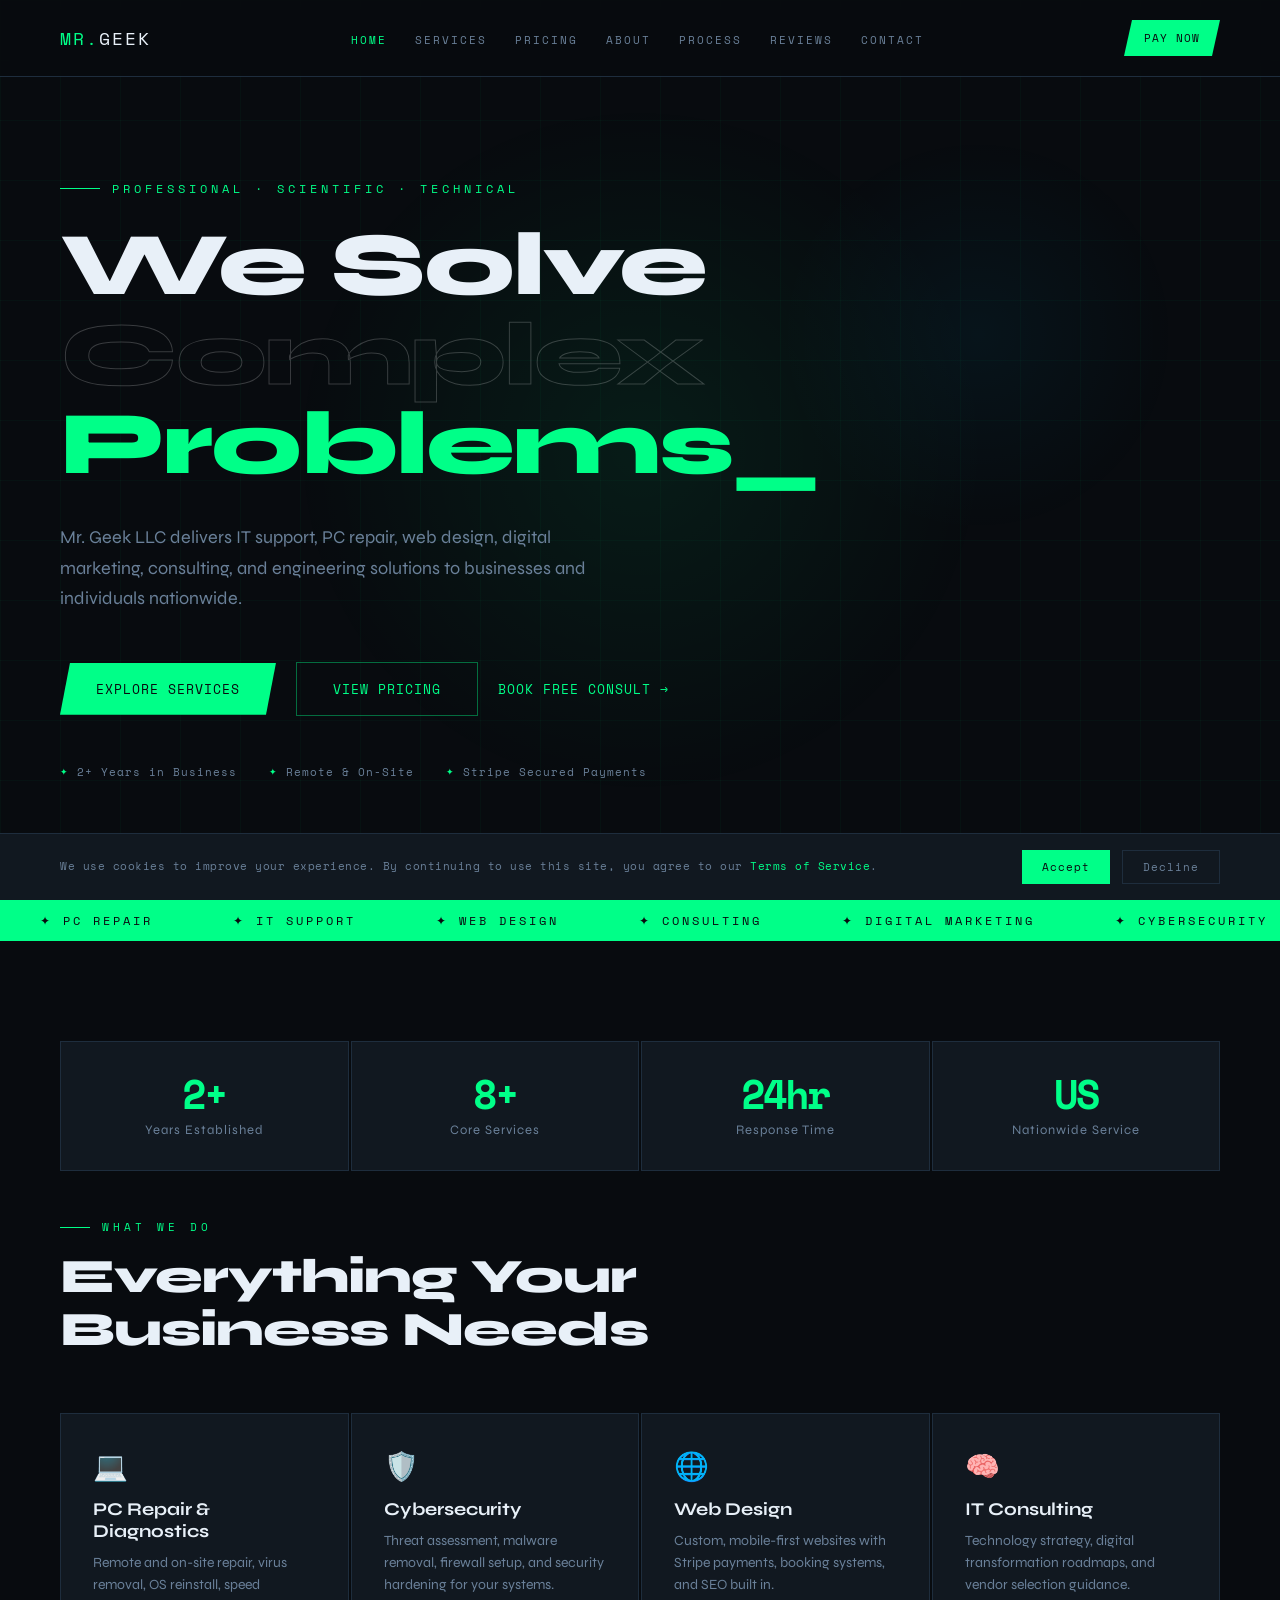
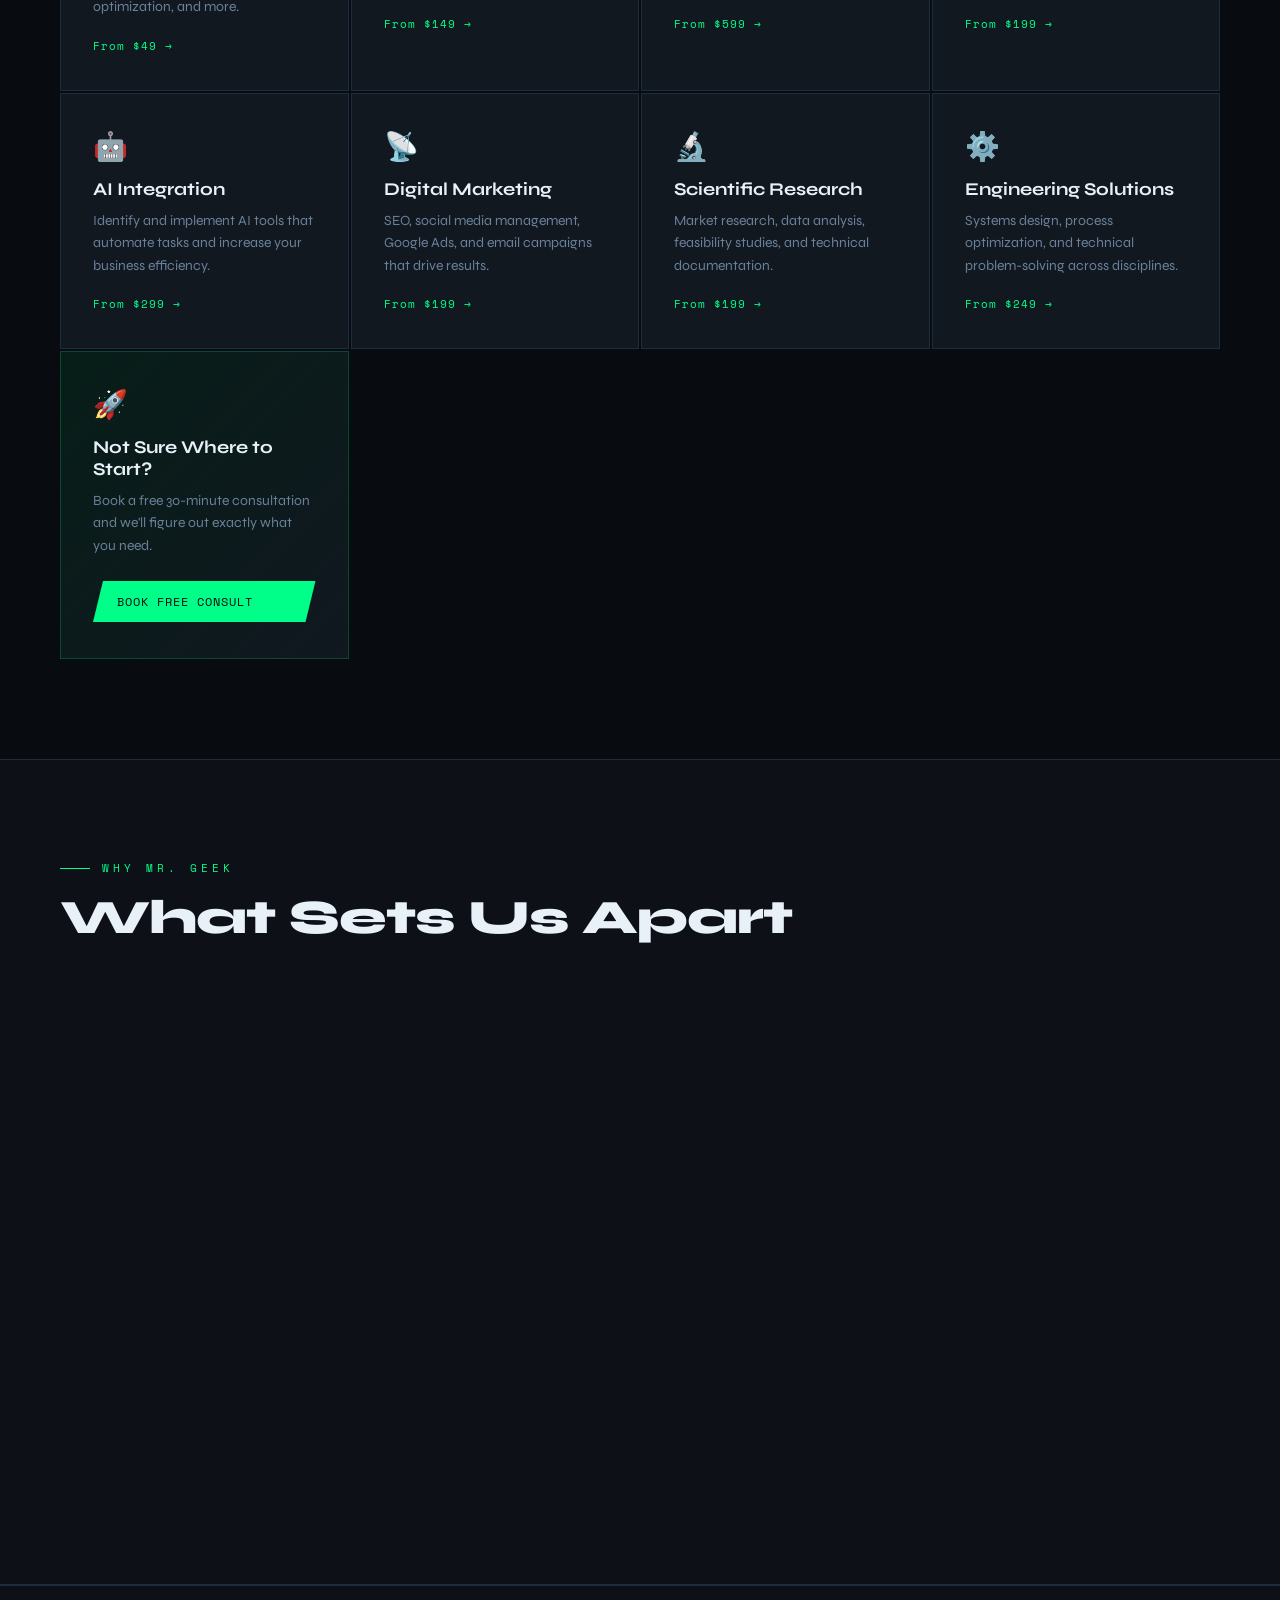
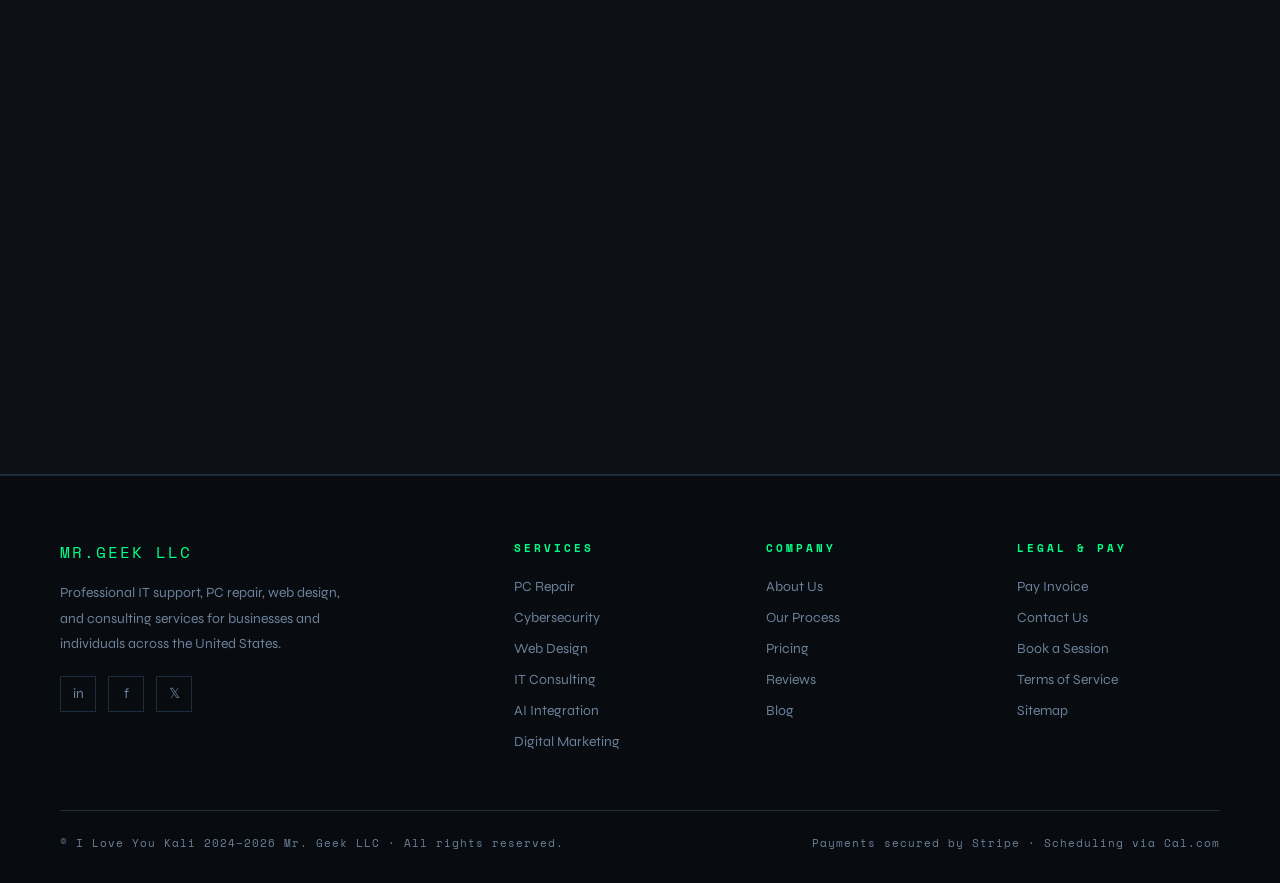
==== commit c258fb6e: "Update and rename Index.html to index.html" ====
--- a/index.html
+++ b/index.html
@@ -3,21 +3,21 @@
 <head>
 <meta charset="UTF-8">
 <meta name="viewport" content="width=device-width, initial-scale=1.0">
-<title>Mr. Geek LLC — Houston IT Support, PC Repair & Tech Services</title>
-<meta name="description" content="Mr. Geek LLC provides on-site & remote IT support, PC repair, web design, and tech consulting in Houston's Westchase area and nationwide.">
-<meta name="keywords" content="IT support Houston, PC repair Westchase, tech consulting, web design Houston, remote IT support">
+<title>Mr. Geek LLC — Professional Tech, IT & Consulting Services</title>
+<meta name="description" content="Mr. Geek LLC provides IT support, PC repair, web design, digital marketing, consulting, and engineering services to businesses and individuals nationwide.">
+<meta name="keywords" content="IT support, PC repair, tech consulting, web design, digital marketing, remote IT, Georgia LLC">
 <link rel="stylesheet" href="styles.css">
 <script type="application/ld+json">
 {
   "@context":"https://schema.org",
   "@type":"LocalBusiness",
   "name":"Mr. Geek LLC",
-  "description":"Professional IT support, PC repair, web design, consulting, and tech services in Houston, TX.",
-  "url":"https://www.mrgeekit.com",
-  "areaServed":["Houston, TX","United States"],
-  "serviceType":["IT Support","PC Repair","Web Design","Technology Consulting","Digital Marketing","Cybersecurity"],
+  "description":"Professional IT support, PC repair, web design, consulting, digital marketing, scientific research, and engineering services.",
+  "url":"https://mrgeekllc.github.io/mrgeekllc",
+  "areaServed":"United States",
+  "serviceType":["IT Support","PC Repair","Web Design","Technology Consulting","Digital Marketing","Engineering"],
   "priceRange":"$$",
-  "address":{"@type":"PostalAddress","addressLocality":"Houston","addressRegion":"TX","postalCode":"77042","addressCountry":"US"}
+  "address":{"@type":"PostalAddress","addressRegion":"GA","addressCountry":"US"}
 }
 </script>
 <style>
@@ -31,48 +31,40 @@
 .hero-title .line2{color:transparent;-webkit-text-stroke:1px rgba(255,255,255,0.2);}
 .hero-title .accent{color:var(--accent);}
 .hero-desc{font-size:18px;color:var(--muted);line-height:1.7;max-width:560px;margin-bottom:48px;opacity:0;animation:fadeUp 0.8s ease 0.6s forwards;}
-.hero-actions{display:flex;gap:16px;align-items:center;opacity:0;animation:fadeUp 0.8s ease 0.8s forwards;flex-wrap:wrap;}
+.hero-actions{display:flex;gap:20px;align-items:center;opacity:0;animation:fadeUp 0.8s ease 0.8s forwards;flex-wrap:wrap;}
 .hero-trust{display:flex;gap:32px;margin-top:48px;opacity:0;animation:fadeUp 0.8s ease 1s forwards;flex-wrap:wrap;}
 .trust-item{font-family:var(--mono);font-size:11px;color:var(--muted);letter-spacing:1px;display:flex;align-items:center;gap:8px;}
 .trust-item::before{content:'✦';color:var(--accent);font-size:9px;}
+.btn-secondary{font-family:var(--mono);font-size:13px;color:var(--accent);text-decoration:none;letter-spacing:1px;text-transform:uppercase;display:flex;align-items:center;gap:8px;transition:gap 0.2s;}
+.btn-secondary:hover{gap:16px;}
 .stat-strip{display:grid;grid-template-columns:repeat(4,1fr);gap:2px;margin-bottom:2px;}
 .stat-box{background:var(--card);border:1px solid var(--border);padding:32px;text-align:center;}
 .stat-number{font-family:var(--mono);font-size:40px;font-weight:700;color:var(--accent);letter-spacing:-2px;line-height:1;margin-bottom:8px;}
 .stat-label{font-size:13px;color:var(--muted);letter-spacing:1px;}
 .services-preview{display:grid;grid-template-columns:repeat(auto-fit,minmax(280px,1fr));gap:2px;}
-.service-mini{background:var(--card);border:1px solid var(--border);padding:36px 32px;transition:all 0.3s;position:relative;overflow:hidden;display:flex;flex-direction:column;}
+.service-mini{background:var(--card);border:1px solid var(--border);padding:36px 32px;transition:all 0.3s;position:relative;overflow:hidden;}
 .service-mini::before{content:'';position:absolute;inset:0;background:linear-gradient(135deg,rgba(0,255,136,0.05) 0%,transparent 60%);opacity:0;transition:opacity 0.3s;}
 .service-mini:hover::before{opacity:1;}
 .service-mini:hover{border-color:rgba(0,255,136,0.3);transform:translateY(-4px);}
 .service-mini-icon{font-size:28px;margin-bottom:14px;}
 .service-mini-name{font-size:18px;font-weight:700;margin-bottom:10px;}
-.service-mini-desc{font-size:14px;color:var(--muted);line-height:1.6;margin-bottom:20px;flex:1;}
-.service-mini-book{font-family:var(--mono);font-size:11px;color:var(--bg);background:var(--accent);padding:10px 20px;text-decoration:none;letter-spacing:1px;text-transform:uppercase;display:inline-block;clip-path:polygon(6px 0%,100% 0%,calc(100% - 6px) 100%,0% 100%);transition:background 0.2s;}
-.service-mini-book:hover{background:var(--accent2);}
+.service-mini-desc{font-size:14px;color:var(--muted);line-height:1.6;margin-bottom:16px;}
+.service-mini-link{font-family:var(--mono);font-size:11px;color:var(--accent);text-decoration:none;letter-spacing:1px;}
 .why-grid{display:grid;grid-template-columns:repeat(3,1fr);gap:2px;}
 .why-card{background:var(--card);border:1px solid var(--border);padding:40px 36px;}
 .why-icon{font-size:32px;margin-bottom:16px;}
 .why-title{font-size:18px;font-weight:700;margin-bottom:10px;}
 .why-desc{font-size:14px;color:var(--muted);line-height:1.7;}
-.cta-band{background:linear-gradient(135deg,rgba(0,255,136,0.08) 0%,var(--card) 100%);border:1px solid rgba(0,255,136,0.2);padding:80px 60px;text-align:center;}
-.cta-band h2{font-size:clamp(28px,3.5vw,48px);font-weight:800;letter-spacing:-1px;line-height:1.1;margin-bottom:12px;}
+.cta-band{background:linear-gradient(135deg,rgba(0,255,136,0.08) 0%,var(--card) 100%);border:1px solid rgba(0,255,136,0.2);padding:80px 60px;display:flex;justify-content:space-between;align-items:center;gap:40px;}
+.cta-band h2{font-size:clamp(24px,3vw,40px);font-weight:800;letter-spacing:-1px;max-width:500px;line-height:1.1;}
 .cta-band h2 span{color:var(--accent);}
-.cta-band p{font-size:16px;color:var(--muted);margin-bottom:36px;}
-.cta-actions{display:flex;gap:16px;justify-content:center;flex-wrap:wrap;}
+.cta-actions{display:flex;gap:16px;flex-shrink:0;flex-wrap:wrap;}
 .reviews-strip{display:grid;grid-template-columns:repeat(3,1fr);gap:2px;}
 .review-card{background:var(--card);border:1px solid var(--border);padding:36px;}
 .review-stars{color:var(--accent);font-size:14px;margin-bottom:12px;letter-spacing:2px;}
 .review-text{font-size:14px;color:var(--muted);line-height:1.8;margin-bottom:16px;font-style:italic;}
 .review-author{font-family:var(--mono);font-size:11px;color:var(--text);letter-spacing:1px;}
-@media(max-width:900px){
-  .hero{padding:100px 20px 60px;}
-  .stat-strip{grid-template-columns:1fr 1fr;}
-  .why-grid{grid-template-columns:1fr;}
-  .cta-band{padding:48px 20px;}
-  .reviews-strip{grid-template-columns:1fr;}
-  .services-preview{grid-template-columns:1fr;}
-  .hero-trust{gap:20px;}
-}
+@media(max-width:900px){.hero{padding:100px 24px 60px;}.stat-strip{grid-template-columns:1fr 1fr;}.why-grid{grid-template-columns:1fr;}.cta-band{flex-direction:column;padding:48px 24px;}.reviews-strip{grid-template-columns:1fr;}}
 </style>
 </head>
 <body>
@@ -81,49 +73,55 @@
 <nav>
   <a href="index.html" class="nav-logo">MR.<span>GEEK</span></a>
   <ul class="nav-links">
+    <li><a href="index.html" class="active">Home</a></li>
     <li><a href="services.html">Services</a></li>
     <li><a href="pricing.html">Pricing</a></li>
+    <li><a href="about.html">About</a></li>
+    <li><a href="process.html">Process</a></li>
     <li><a href="reviews.html">Reviews</a></li>
+    <li><a href="contact.html">Contact</a></li>
   </ul>
-  <a href="https://cal.com/mrgeekllc" target="_blank" rel="noopener" class="nav-cta">Book Now</a>
+  <a href="pay.html" class="nav-cta">Pay Now</a>
   <button class="hamburger" id="hamburger" aria-label="Menu"><span></span><span></span><span></span></button>
 </nav>
 
 <!-- MOBILE MENU -->
 <div class="mobile-menu" id="mobileMenu">
+  <a href="index.html">Home</a>
   <a href="services.html">Services</a>
   <a href="pricing.html">Pricing</a>
+  <a href="about.html">About</a>
+  <a href="process.html">Process</a>
   <a href="reviews.html">Reviews</a>
-  <a href="about.html">About</a>
   <a href="blog.html">Blog</a>
   <a href="contact.html">Contact</a>
-  <a href="https://cal.com/mrgeekllc" target="_blank" rel="noopener" class="mobile-cta">Book Free Consult</a>
+  <a href="pay.html" class="mobile-cta">Pay Now</a>
 </div>
 
 <!-- STICKY BOOK BAR (mobile) -->
-<a href="https://cal.com/mrgeekllc" target="_blank" rel="noopener" class="sticky-book-bar">📅 Book a Free Consultation</a>
+<a href="contact.html#booking" class="sticky-book-bar">📅 Book a Free Consultation</a>
 
 <!-- HERO -->
 <section class="hero">
   <div class="hero-glow"></div>
   <div class="hero-glow2"></div>
   <div class="hero-content">
-    <div class="hero-tag">Houston, TX · Remote Nationwide</div>
+    <div class="hero-tag">Professional · Scientific · Technical</div>
     <h1 class="hero-title">
-      Your Geek.<br>
-      <span class="line2">On Call.</span><br>
-      <span class="accent">On Site<span class="blink">_</span></span>
+      We Solve<br>
+      <span class="line2">Complex</span><br>
+      <span class="accent">Problems<span class="blink">_</span></span>
     </h1>
-    <p class="hero-desc">PC repair, IT support, web design, and tech consulting — flat rates, no jargon, same-day availability. Serving Westchase and all of Houston.</p>
+    <p class="hero-desc">Mr. Geek LLC delivers IT support, PC repair, web design, digital marketing, consulting, and engineering solutions to businesses and individuals nationwide.</p>
     <div class="hero-actions">
-      <a href="https://cal.com/mrgeekllc" target="_blank" rel="noopener" class="btn-primary">Book Free Consult — It's Free →</a>
-      <a href="services.html" class="btn-outline">See What We Fix</a>
+      <a href="services.html" class="btn-primary">Explore Services</a>
+      <a href="pricing.html" class="btn-outline">View Pricing</a>
+      <a href="contact.html#booking" class="btn-secondary">Book Free Consult →</a>
     </div>
     <div class="hero-trust">
-      <span class="trust-item">Flat Rate Pricing</span>
-      <span class="trust-item">Same-Day Available</span>
+      <span class="trust-item">2+ Years in Business</span>
       <span class="trust-item">Remote & On-Site</span>
-      <span class="trust-item">30-Day Warranty</span>
+      <span class="trust-item">Stripe Secured Payments</span>
     </div>
   </div>
 </section>
@@ -147,72 +145,62 @@
 
   <!-- SERVICES PREVIEW -->
   <div class="section-label" style="margin-top:48px;">What We Do</div>
-  <h2 class="section-title reveal">Pick Your Fix.<br>Book in 60 Seconds.</h2>
+  <h2 class="section-title reveal">Everything Your<br>Business Needs</h2>
   <div class="services-preview">
-
     <div class="service-mini reveal">
       <div class="service-mini-icon">💻</div>
       <div class="service-mini-name">PC Repair & Diagnostics</div>
-      <p class="service-mini-desc">Remote and on-site repair, virus removal, OS reinstall, speed optimization, and more. From $49.</p>
-      <a href="https://cal.com/mrgeekllc/pc-repair-diagnostics" target="_blank" rel="noopener" class="service-mini-book">Book PC Repair →</a>
-    </div>
-
+      <p class="service-mini-desc">Remote and on-site repair, virus removal, OS reinstall, speed optimization, and more.</p>
+      <a href="services.html#pc" class="service-mini-link">From $49 →</a>
+    </div>
     <div class="service-mini reveal">
       <div class="service-mini-icon">🛡️</div>
       <div class="service-mini-name">Cybersecurity</div>
-      <p class="service-mini-desc">Threat assessment, malware removal, firewall setup, and security hardening for your systems. From $149.</p>
-      <a href="https://cal.com/mrgeekllc/cybersecurity-consultation" target="_blank" rel="noopener" class="service-mini-book">Book Security Consult →</a>
-    </div>
-
+      <p class="service-mini-desc">Threat assessment, malware removal, firewall setup, and security hardening for your systems.</p>
+      <a href="services.html#cyber" class="service-mini-link">From $149 →</a>
+    </div>
     <div class="service-mini reveal">
       <div class="service-mini-icon">🌐</div>
       <div class="service-mini-name">Web Design</div>
-      <p class="service-mini-desc">Custom, mobile-first websites with Stripe payments, booking systems, and SEO built in. From $599.</p>
-      <a href="https://cal.com/mrgeekllc/web-design-consultation" target="_blank" rel="noopener" class="service-mini-book">Book Web Design Consult →</a>
-    </div>
-
+      <p class="service-mini-desc">Custom, mobile-first websites with Stripe payments, booking systems, and SEO built in.</p>
+      <a href="pricing.html#web" class="service-mini-link">From $599 →</a>
+    </div>
     <div class="service-mini reveal">
       <div class="service-mini-icon">🧠</div>
       <div class="service-mini-name">IT Consulting</div>
-      <p class="service-mini-desc">Technology strategy, digital transformation roadmaps, and vendor selection guidance. From $199.</p>
-      <a href="https://cal.com/mrgeekllc/it-business-consulting" target="_blank" rel="noopener" class="service-mini-book">Book IT Consult →</a>
-    </div>
-
+      <p class="service-mini-desc">Technology strategy, digital transformation roadmaps, and vendor selection guidance.</p>
+      <a href="services.html#consulting" class="service-mini-link">From $199 →</a>
+    </div>
     <div class="service-mini reveal">
       <div class="service-mini-icon">🤖</div>
       <div class="service-mini-name">AI Integration</div>
-      <p class="service-mini-desc">Identify and implement AI tools that automate tasks and increase your business efficiency. From $299.</p>
-      <a href="https://cal.com/mrgeekllc/it-business-consulting" target="_blank" rel="noopener" class="service-mini-book">Book AI Consult →</a>
-    </div>
-
+      <p class="service-mini-desc">Identify and implement AI tools that automate tasks and increase your business efficiency.</p>
+      <a href="services.html#ai" class="service-mini-link">From $299 →</a>
+    </div>
     <div class="service-mini reveal">
       <div class="service-mini-icon">📡</div>
       <div class="service-mini-name">Digital Marketing</div>
-      <p class="service-mini-desc">SEO, social media management, Google Ads, and email campaigns that drive results. From $199.</p>
-      <a href="https://cal.com/mrgeekllc/digital-marketing-consultation" target="_blank" rel="noopener" class="service-mini-book">Book Marketing Consult →</a>
-    </div>
-
+      <p class="service-mini-desc">SEO, social media management, Google Ads, and email campaigns that drive results.</p>
+      <a href="services.html#marketing" class="service-mini-link">From $199 →</a>
+    </div>
     <div class="service-mini reveal">
       <div class="service-mini-icon">🔬</div>
       <div class="service-mini-name">Scientific Research</div>
-      <p class="service-mini-desc">Market research, data analysis, feasibility studies, and technical documentation. From $199.</p>
-      <a href="https://cal.com/mrgeekllc" target="_blank" rel="noopener" class="service-mini-book">Discuss Your Project →</a>
-    </div>
-
+      <p class="service-mini-desc">Market research, data analysis, feasibility studies, and technical documentation.</p>
+      <a href="services.html#research" class="service-mini-link">From $199 →</a>
+    </div>
     <div class="service-mini reveal">
       <div class="service-mini-icon">⚙️</div>
       <div class="service-mini-name">Engineering Solutions</div>
-      <p class="service-mini-desc">Systems design, process optimization, and technical problem-solving across disciplines. From $249.</p>
-      <a href="https://cal.com/mrgeekllc" target="_blank" rel="noopener" class="service-mini-book">Discuss Your Project →</a>
-    </div>
-
-    <div class="service-mini reveal" style="background:linear-gradient(135deg,rgba(0,255,136,0.08) 0%,var(--card) 100%);border-color:rgba(0,255,136,0.2);justify-content:center;text-align:center;align-items:center;">
+      <p class="service-mini-desc">Systems design, process optimization, and technical problem-solving across disciplines.</p>
+      <a href="services.html#engineering" class="service-mini-link">From $249 →</a>
+    </div>
+    <div class="service-mini reveal" style="background:linear-gradient(135deg,rgba(0,255,136,0.08) 0%,var(--card) 100%);border-color:rgba(0,255,136,0.2);display:flex;flex-direction:column;justify-content:center;">
       <div class="service-mini-icon">🚀</div>
-      <div class="service-mini-name">Not Sure?</div>
-      <p class="service-mini-desc">Book a free 30-minute consult and we'll figure out exactly what you need.</p>
-      <a href="https://cal.com/mrgeekllc" target="_blank" rel="noopener" class="btn-primary" style="font-size:12px;padding:12px 24px;">Book Free Consult</a>
-    </div>
-
+      <div class="service-mini-name">Not Sure Where to Start?</div>
+      <p class="service-mini-desc">Book a free 30-minute consultation and we'll figure out exactly what you need.</p>
+      <a href="contact.html#booking" class="btn-primary" style="font-size:12px;padding:12px 24px;margin-top:8px;display:inline-block;">Book Free Consult</a>
+    </div>
   </div>
 </section>
 
@@ -254,36 +242,13 @@
   </div>
 </section>
 
-<!-- REVIEWS STRIP -->
-<section class="section">
-  <div class="section-label">What Clients Say</div>
-  <h2 class="section-title reveal">Client Reviews</h2>
-  <div class="reviews-strip">
-    <div class="review-card reveal">
-      <div class="review-stars">★★★★★</div>
-      <p class="review-text">"Fast, professional, and explained everything clearly. My PC went from unusable to running like new in one session."</p>
-      <div class="review-author">— Remote Client · PC Repair</div>
-    </div>
-    <div class="review-card reveal">
-      <div class="review-stars">★★★★★</div>
-      <p class="review-text">"Built us a professional website that we're proud to share. Stripe and booking integration worked flawlessly from day one."</p>
-      <div class="review-author">— Small Business Owner · Web Design</div>
-    </div>
-    <div class="review-card reveal" style="display:flex;flex-direction:column;justify-content:center;align-items:center;text-align:center;background:linear-gradient(135deg,rgba(0,255,136,0.06) 0%,var(--card) 100%);border-color:rgba(0,255,136,0.2);">
-      <div style="font-size:32px;margin-bottom:12px;">⭐</div>
-      <p style="font-size:15px;color:var(--muted);margin-bottom:20px;">Had a great experience?<br>We'd love to hear from you.</p>
-      <a href="reviews.html" class="btn-primary" style="font-size:12px;padding:12px 24px;">Leave a Review</a>
-    </div>
-  </div>
-</section>
 
 <!-- CTA BAND -->
 <section class="section section-alt">
   <div class="cta-band reveal">
-    <h2>Ready to stop <span>fighting your tech?</span></h2>
-    <p>Free consultation. No commitment. Just answers.</p>
+    <h2>Ready to work with <span>Mr. Geek LLC?</span></h2>
     <div class="cta-actions">
-      <a href="https://cal.com/mrgeekllc" target="_blank" rel="noopener" class="btn-primary">Book Free Consultation →</a>
+      <a href="contact.html#booking" class="btn-primary">Book Free Consultation</a>
       <a href="pay.html" class="btn-outline">Pay an Invoice</a>
     </div>
   </div>
@@ -294,7 +259,7 @@
   <div class="footer-grid">
     <div class="footer-brand">
       <div class="footer-logo">MR.GEEK LLC</div>
-      <p>IT support, PC repair, web design, and tech consulting in Houston, TX and nationwide.</p>
+      <p>Professional IT support, PC repair, web design, and consulting services for businesses and individuals across the United States.</p>
       <div class="footer-social" style="margin-top:20px;">
         <a href="#" title="LinkedIn">in</a>
         <a href="#" title="Facebook">f</a>
@@ -304,36 +269,37 @@
     <div class="footer-col">
       <h4>Services</h4>
       <ul>
-        <li><a href="https://cal.com/mrgeekllc/pc-repair-diagnostics" target="_blank" rel="noopener">PC Repair</a></li>
-        <li><a href="https://cal.com/mrgeekllc/cybersecurity-consultation" target="_blank" rel="noopener">Cybersecurity</a></li>
-        <li><a href="https://cal.com/mrgeekllc/web-design-consultation" target="_blank" rel="noopener">Web Design</a></li>
-        <li><a href="https://cal.com/mrgeekllc/it-business-consulting" target="_blank" rel="noopener">IT Consulting</a></li>
-        <li><a href="https://cal.com/mrgeekllc/digital-marketing-consultation" target="_blank" rel="noopener">Digital Marketing</a></li>
-        <li><a href="services.html">All Services →</a></li>
+        <li><a href="services.html#pc">PC Repair</a></li>
+        <li><a href="services.html#cyber">Cybersecurity</a></li>
+        <li><a href="services.html#web">Web Design</a></li>
+        <li><a href="services.html#consulting">IT Consulting</a></li>
+        <li><a href="services.html#ai">AI Integration</a></li>
+        <li><a href="services.html#marketing">Digital Marketing</a></li>
       </ul>
     </div>
     <div class="footer-col">
       <h4>Company</h4>
       <ul>
+        <li><a href="about.html">About Us</a></li>
+        <li><a href="process.html">Our Process</a></li>
         <li><a href="pricing.html">Pricing</a></li>
         <li><a href="reviews.html">Reviews</a></li>
-        <li><a href="about.html">About Us</a></li>
-        <li><a href="process.html">How It Works</a></li>
-        
+        <li><a href="blog.html">Blog</a></li>
       </ul>
     </div>
     <div class="footer-col">
-      <h4>Get Started</h4>
+      <h4>Legal & Pay</h4>
       <ul>
-        <li><a href="https://cal.com/mrgeekllc" target="_blank" rel="noopener">Book a Session</a></li>
-        <li><a href="contact.html">Send a Message</a></li>
         <li><a href="pay.html">Pay Invoice</a></li>
+        <li><a href="contact.html">Contact Us</a></li>
+        <li><a href="contact.html#booking">Book a Session</a></li>
         <li><a href="tos.html">Terms of Service</a></li>
+        <li><a href="404.html">Sitemap</a></li>
       </ul>
     </div>
   </div>
   <div class="footer-bottom">
-    <div class="footer-copy">© 2024–2026 Mr. Geek LLC · Georgia Registered LLC · All rights reserved.</div>
+    <div class="footer-copy">© I Love You Kali 2024–2026 Mr. Geek LLC · All rights reserved.</div>
     <div class="footer-copy">Payments secured by Stripe · Scheduling via Cal.com</div>
   </div>
 </footer>
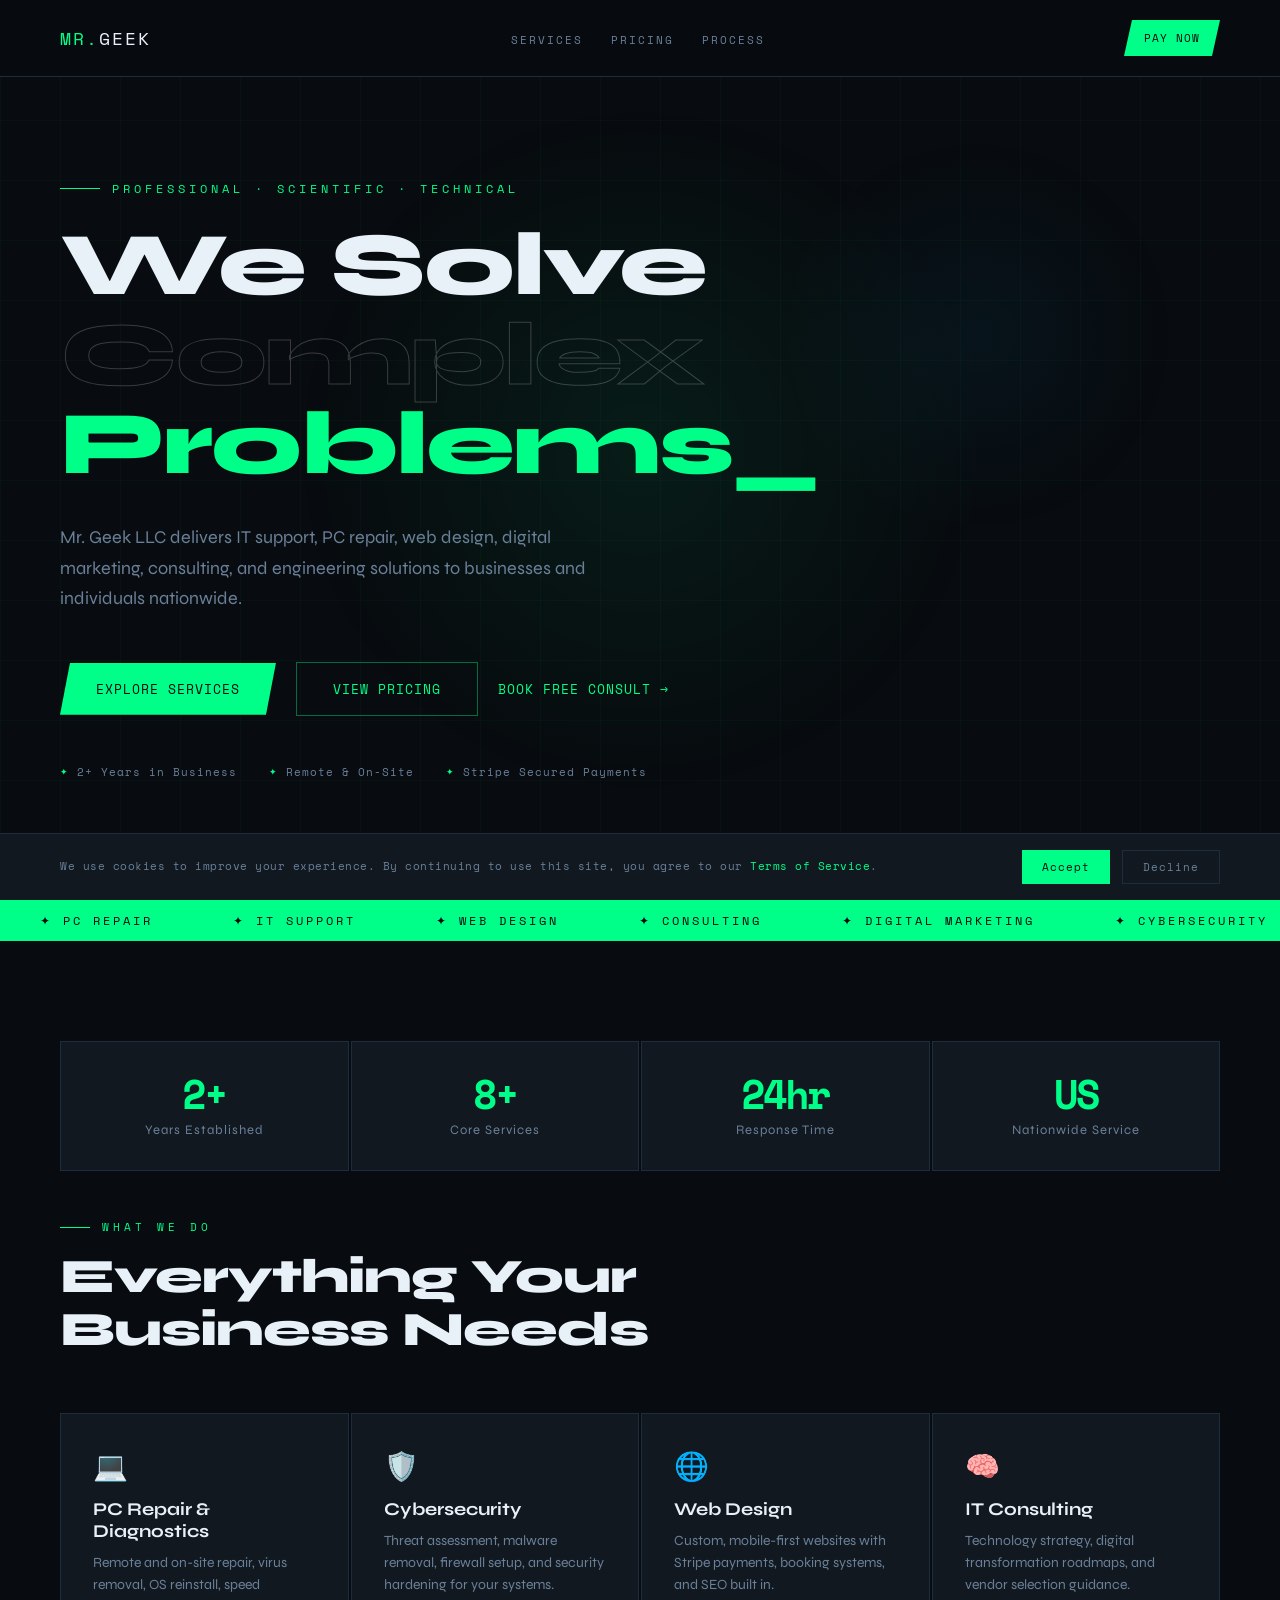
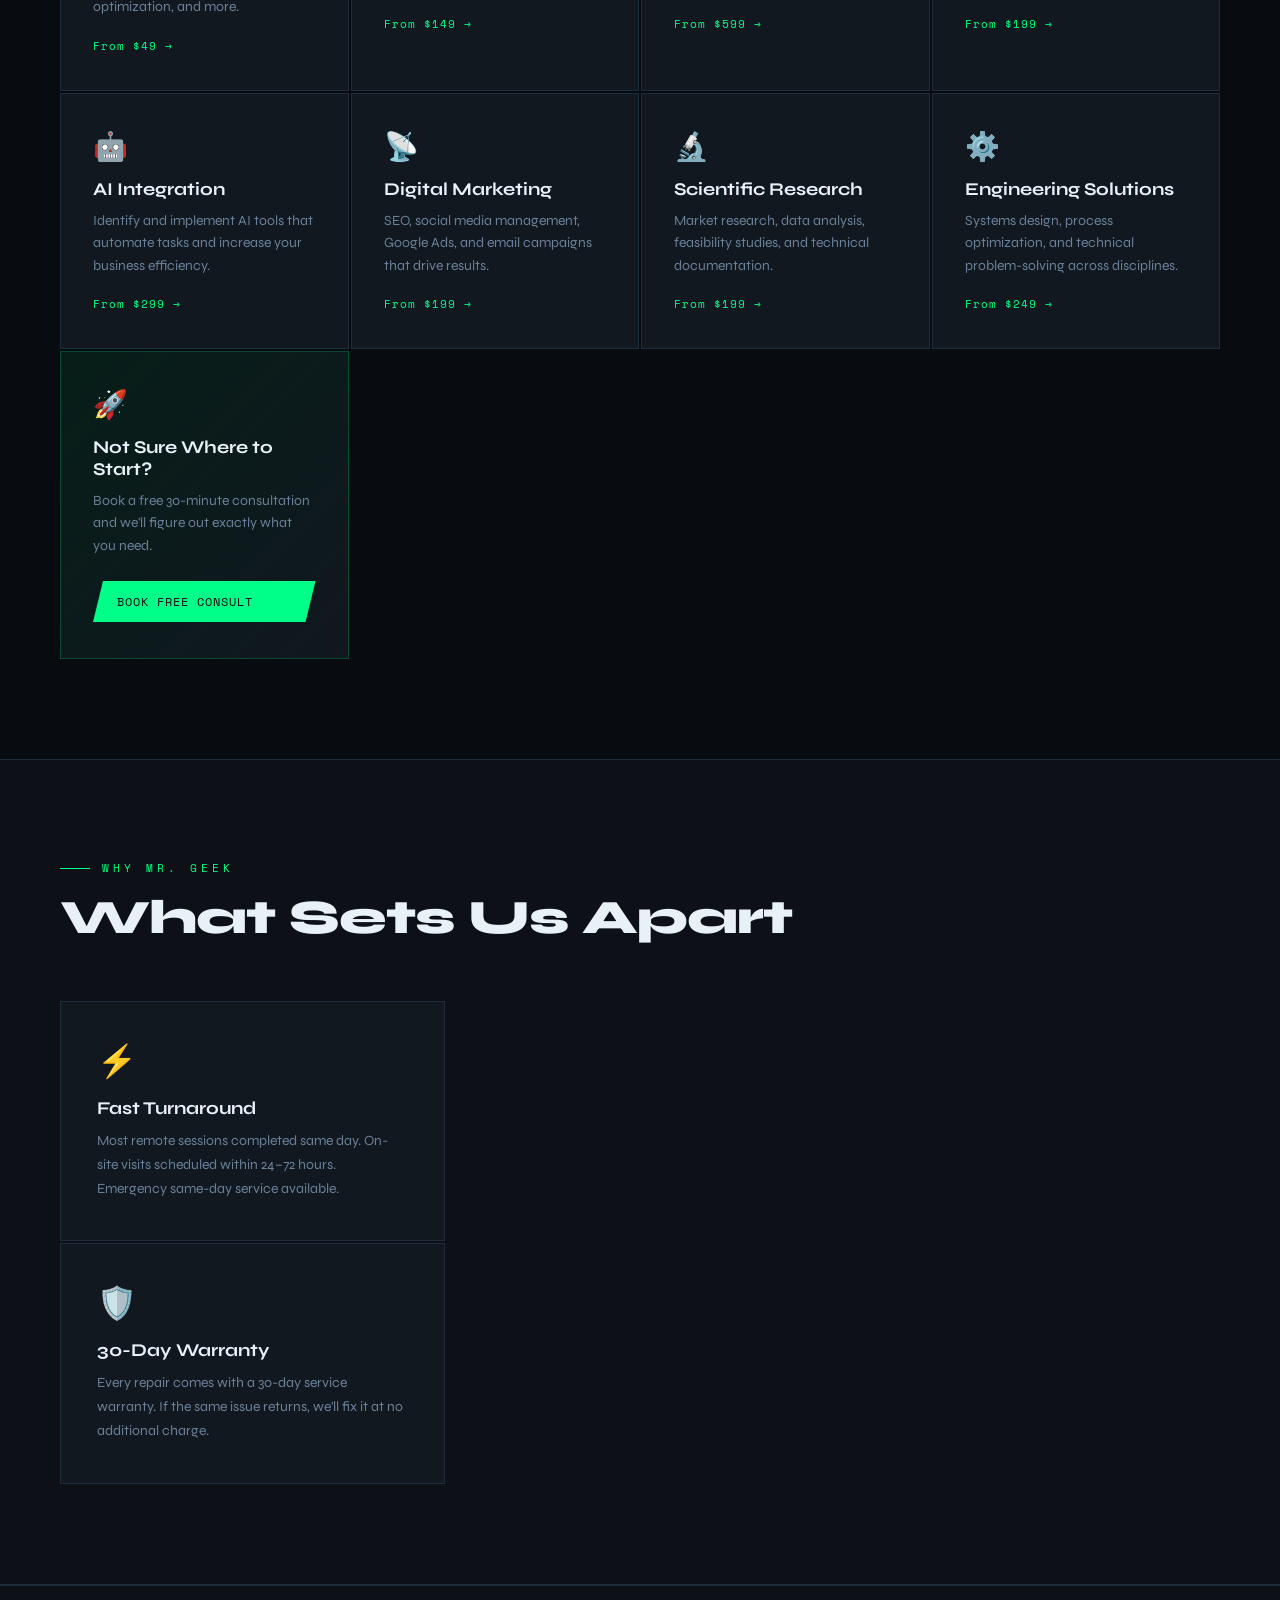
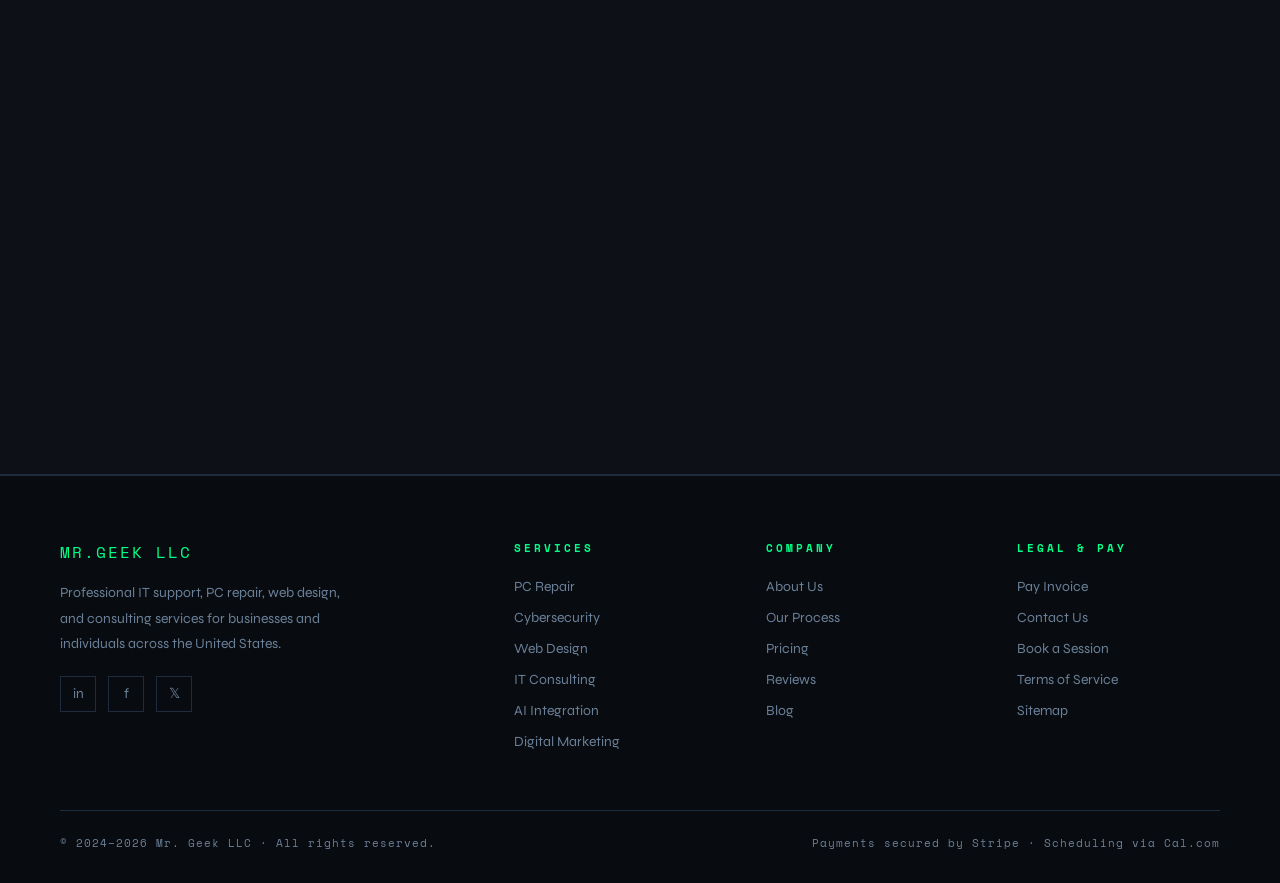
==== commit de591ce5: "Update index.html" ====
--- a/index.html
+++ b/index.html
@@ -73,13 +73,9 @@
 <nav>
   <a href="index.html" class="nav-logo">MR.<span>GEEK</span></a>
   <ul class="nav-links">
-    <li><a href="index.html" class="active">Home</a></li>
     <li><a href="services.html">Services</a></li>
     <li><a href="pricing.html">Pricing</a></li>
-    <li><a href="about.html">About</a></li>
     <li><a href="process.html">Process</a></li>
-    <li><a href="reviews.html">Reviews</a></li>
-    <li><a href="contact.html">Contact</a></li>
   </ul>
   <a href="pay.html" class="nav-cta">Pay Now</a>
   <button class="hamburger" id="hamburger" aria-label="Menu"><span></span><span></span><span></span></button>
@@ -87,14 +83,9 @@
 
 <!-- MOBILE MENU -->
 <div class="mobile-menu" id="mobileMenu">
-  <a href="index.html">Home</a>
   <a href="services.html">Services</a>
   <a href="pricing.html">Pricing</a>
-  <a href="about.html">About</a>
-  <a href="process.html">Process</a>
   <a href="reviews.html">Reviews</a>
-  <a href="blog.html">Blog</a>
-  <a href="contact.html">Contact</a>
   <a href="pay.html" class="mobile-cta">Pay Now</a>
 </div>
 
@@ -299,7 +290,7 @@
     </div>
   </div>
   <div class="footer-bottom">
-    <div class="footer-copy">© I Love You Kali 2024–2026 Mr. Geek LLC · All rights reserved.</div>
+    <div class="footer-copy">© 2024–2026 Mr. Geek LLC · All rights reserved.</div>
     <div class="footer-copy">Payments secured by Stripe · Scheduling via Cal.com</div>
   </div>
 </footer>
